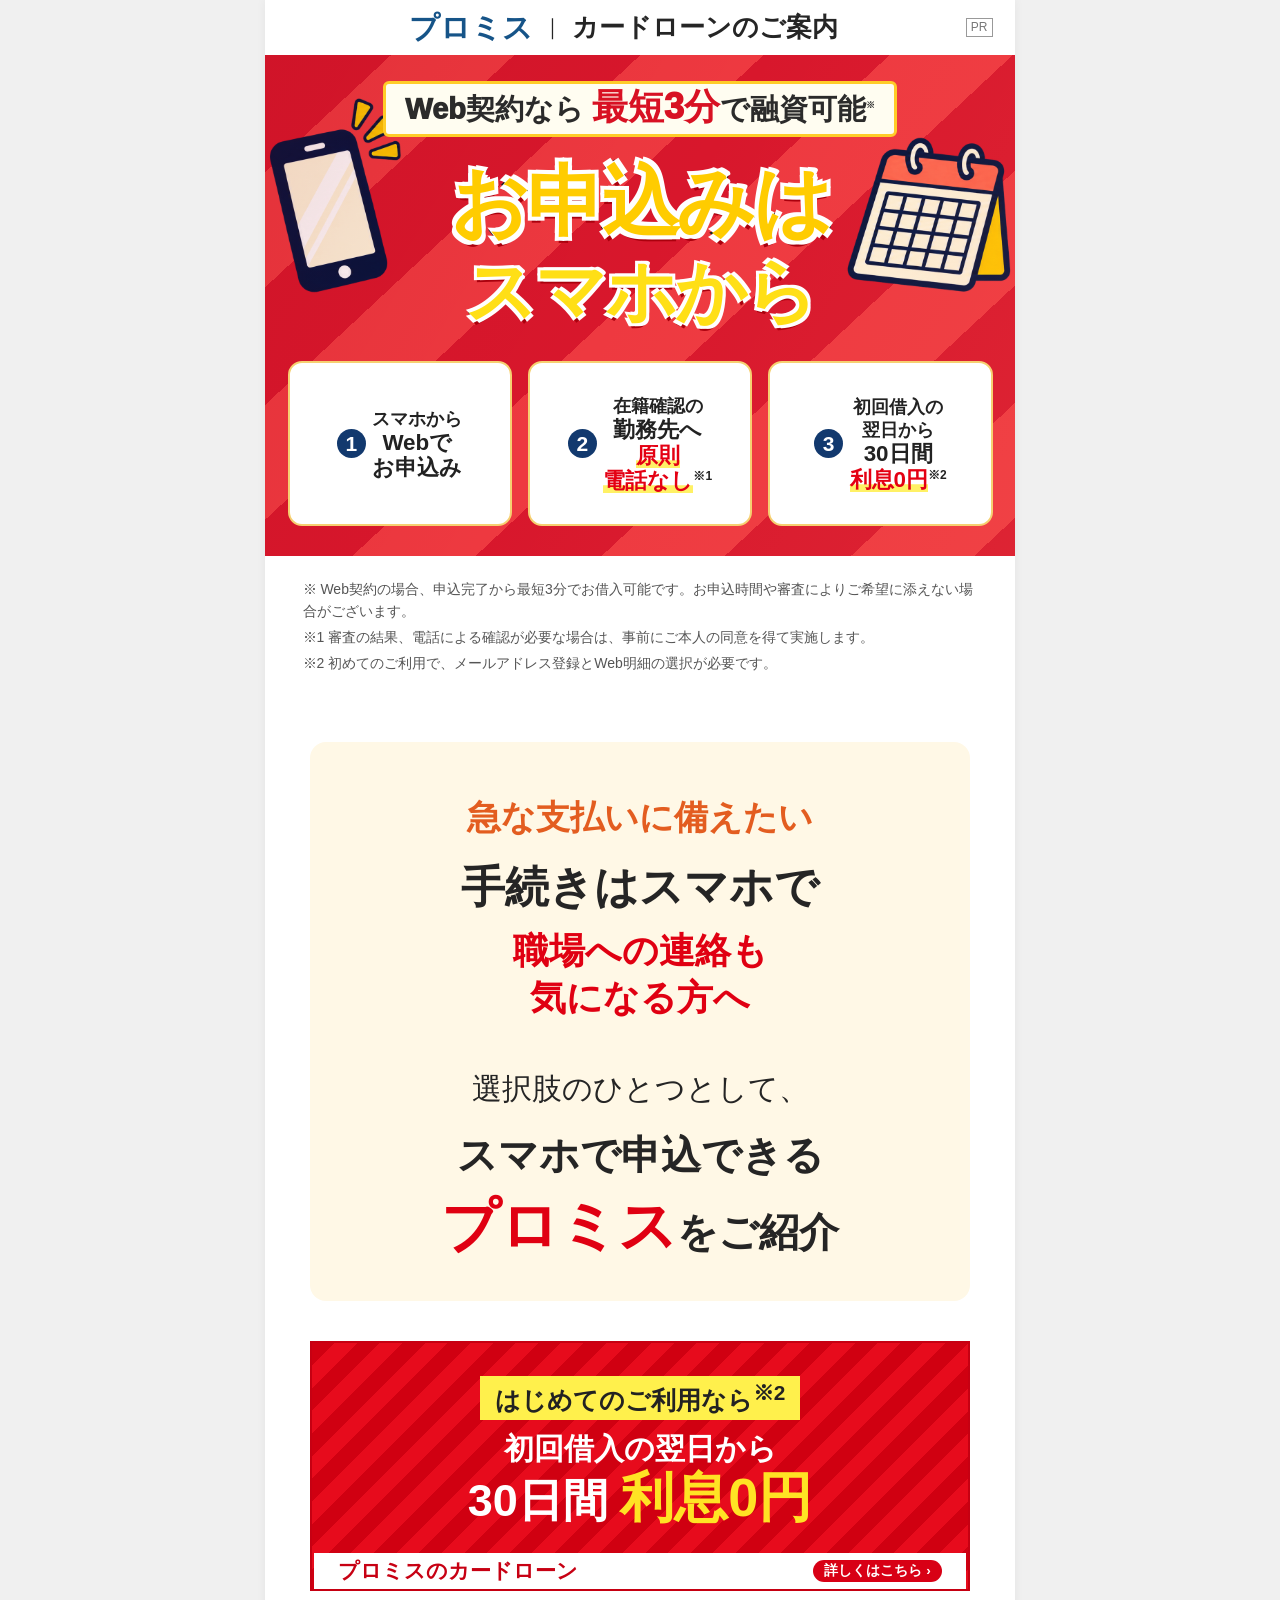
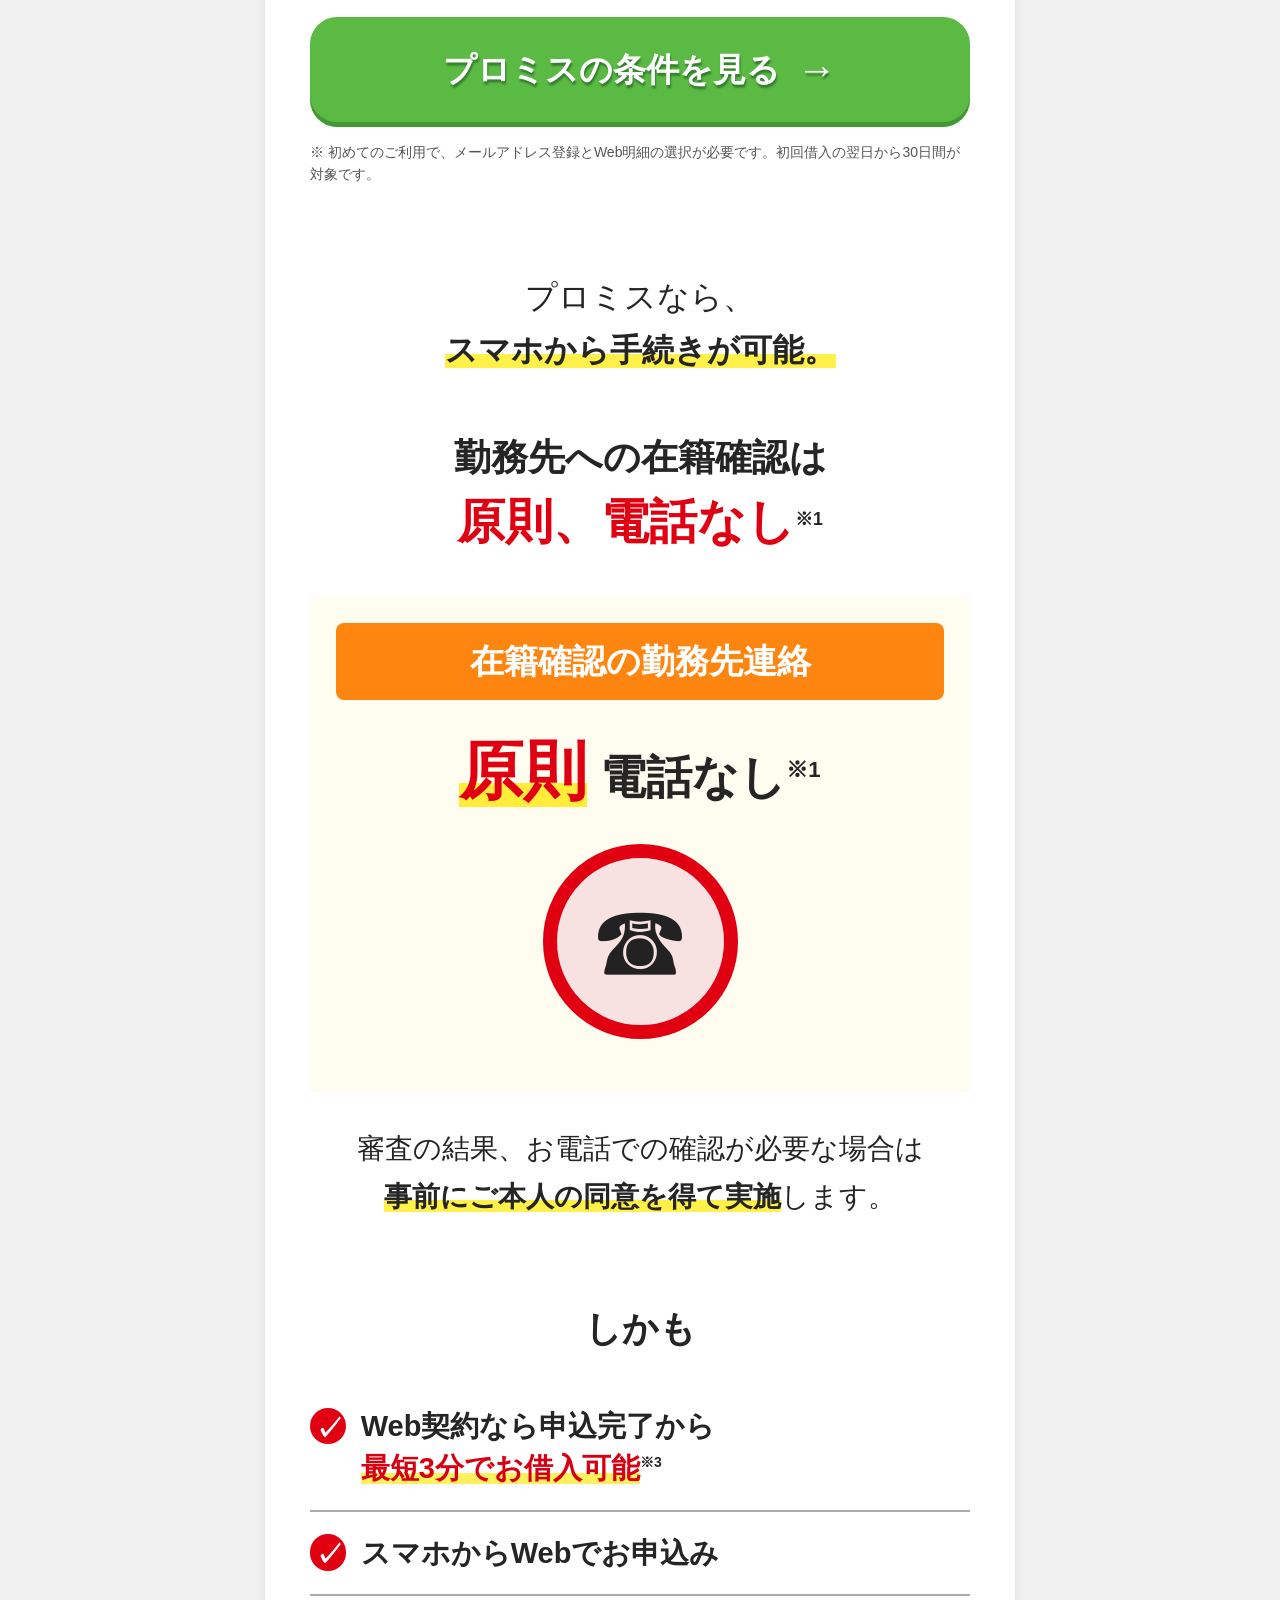
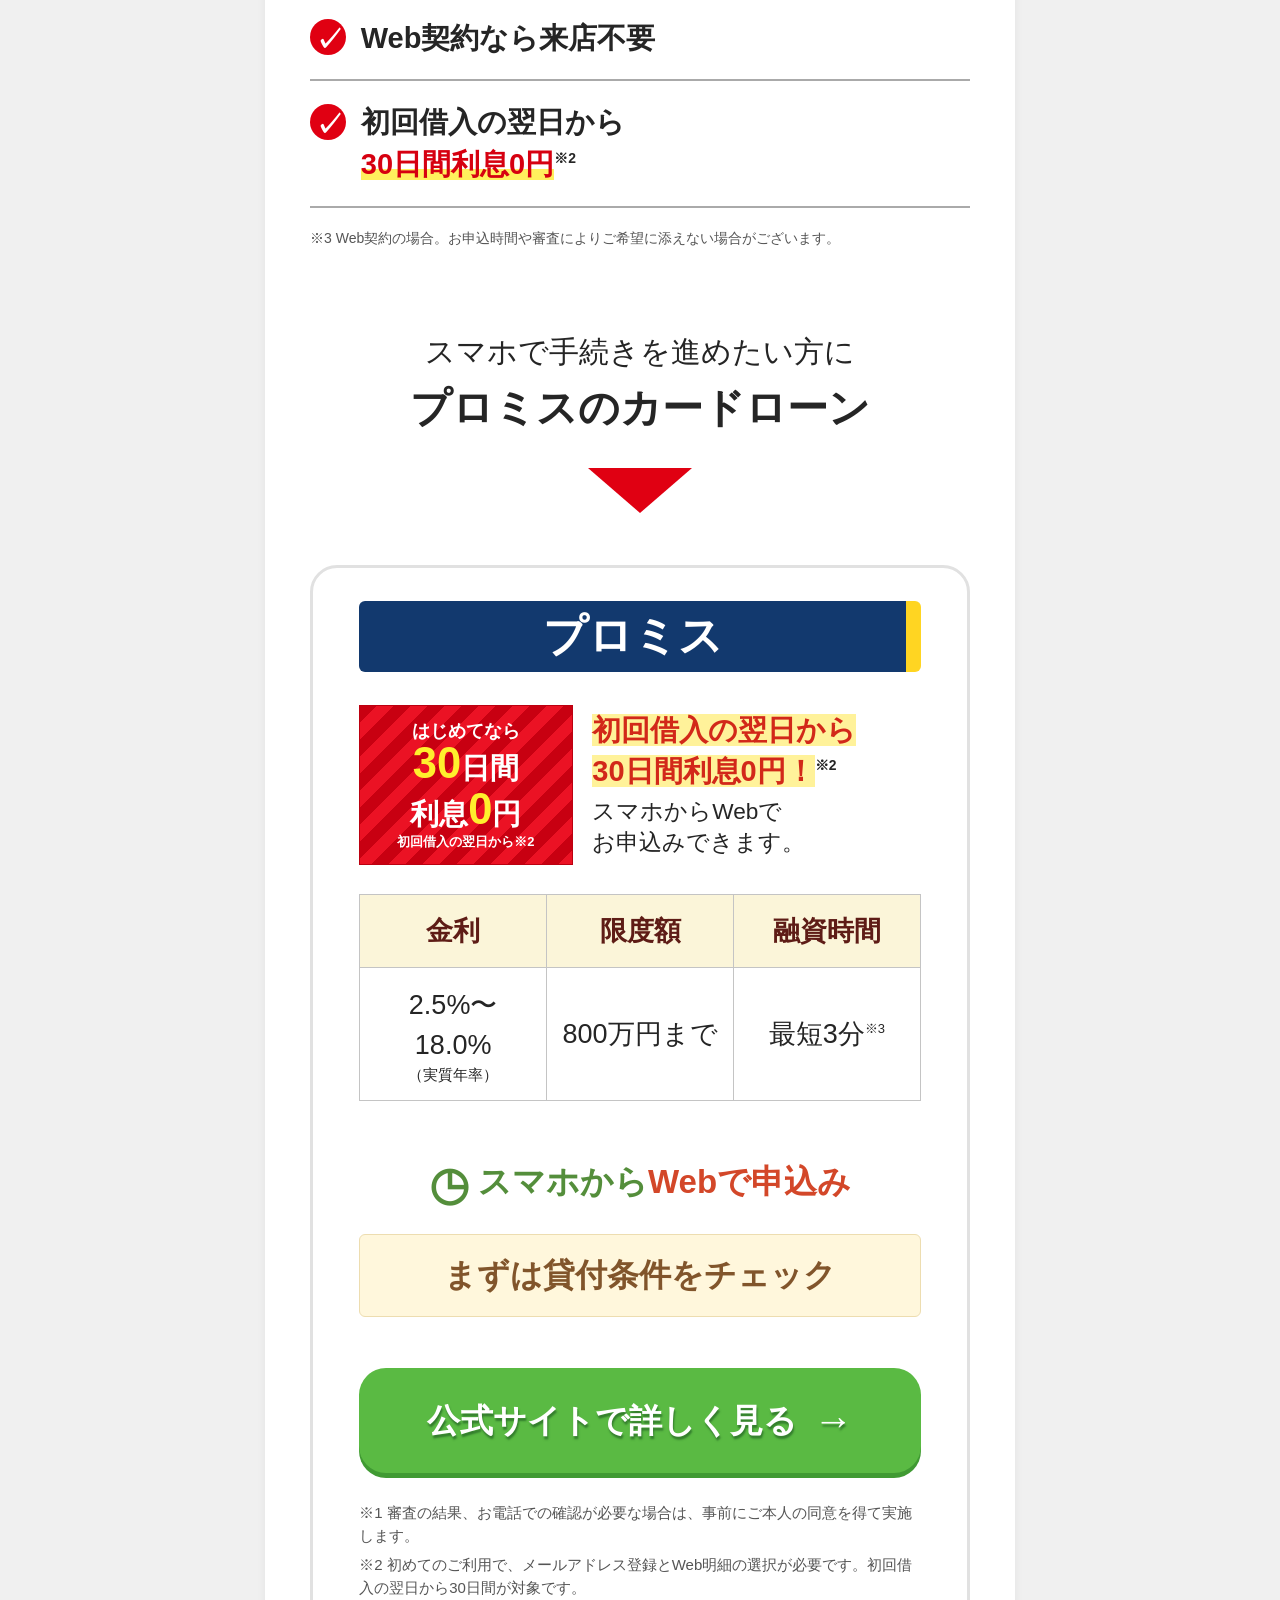
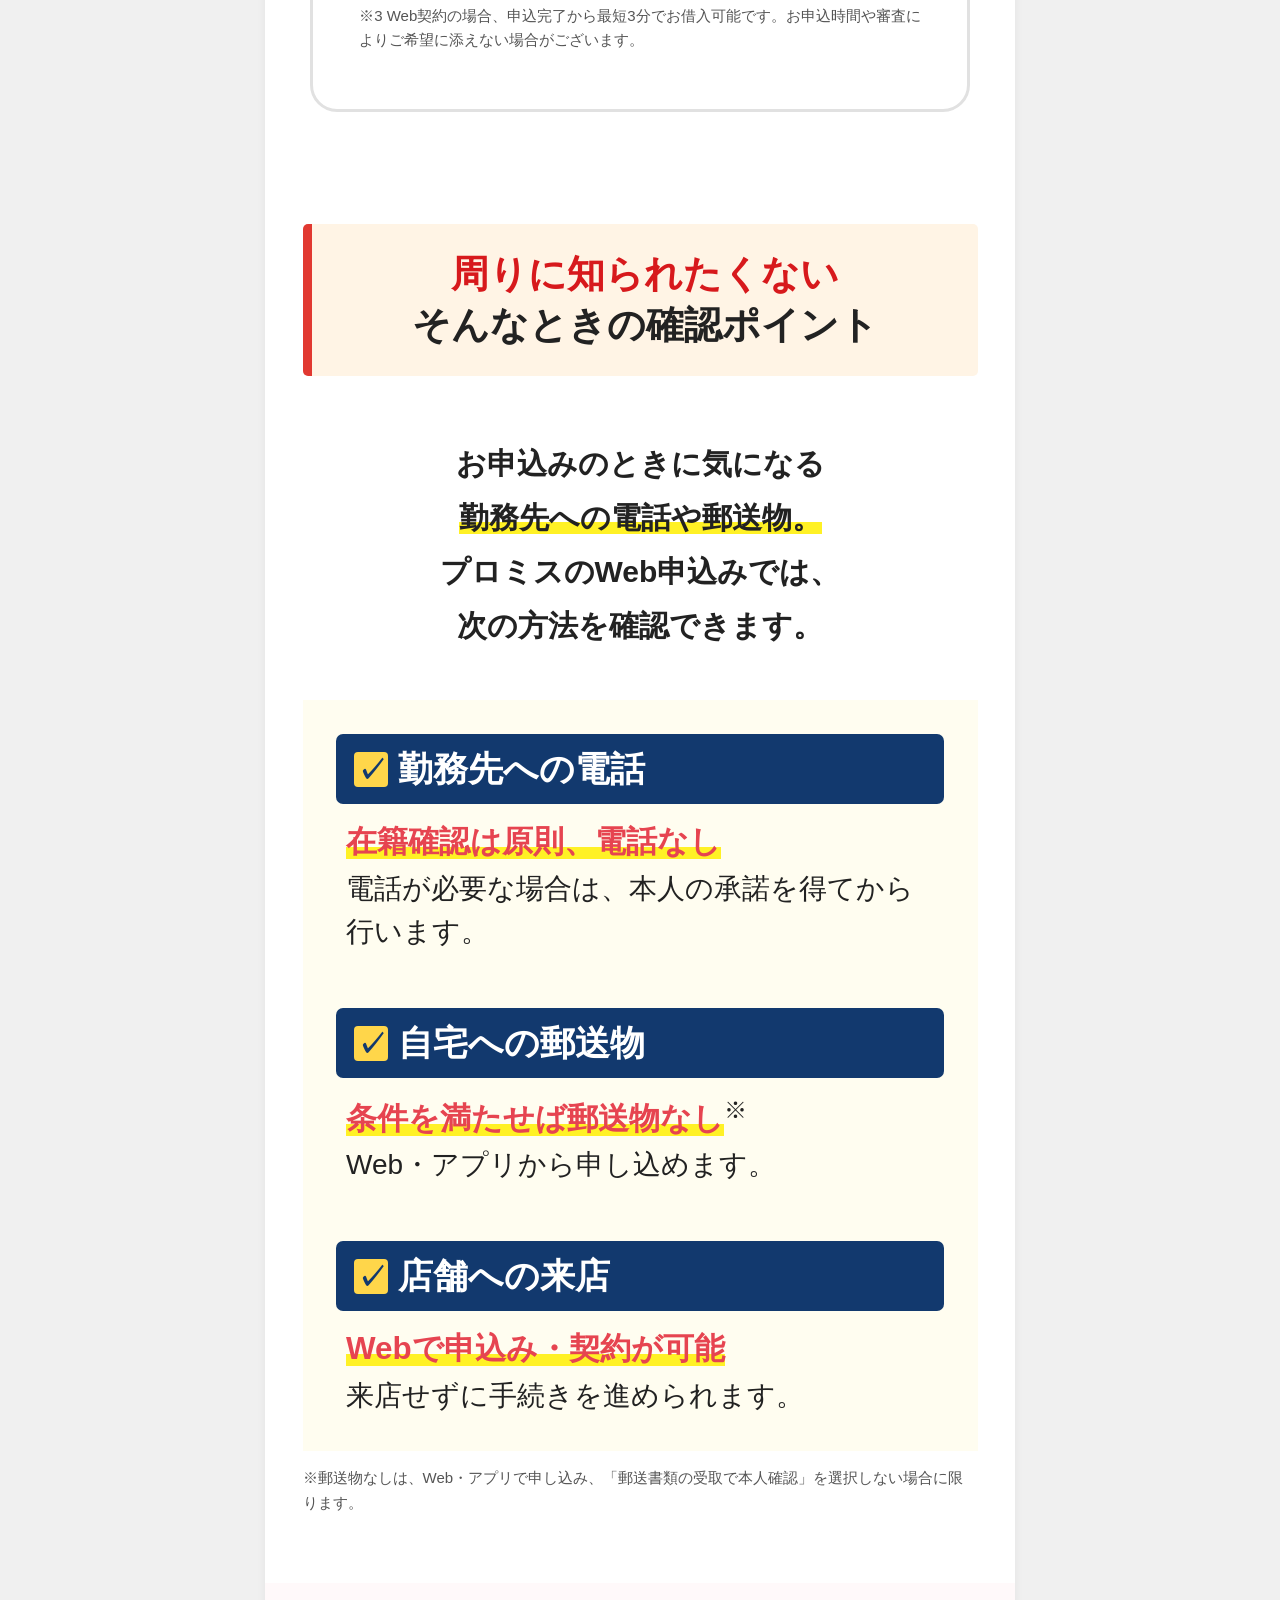
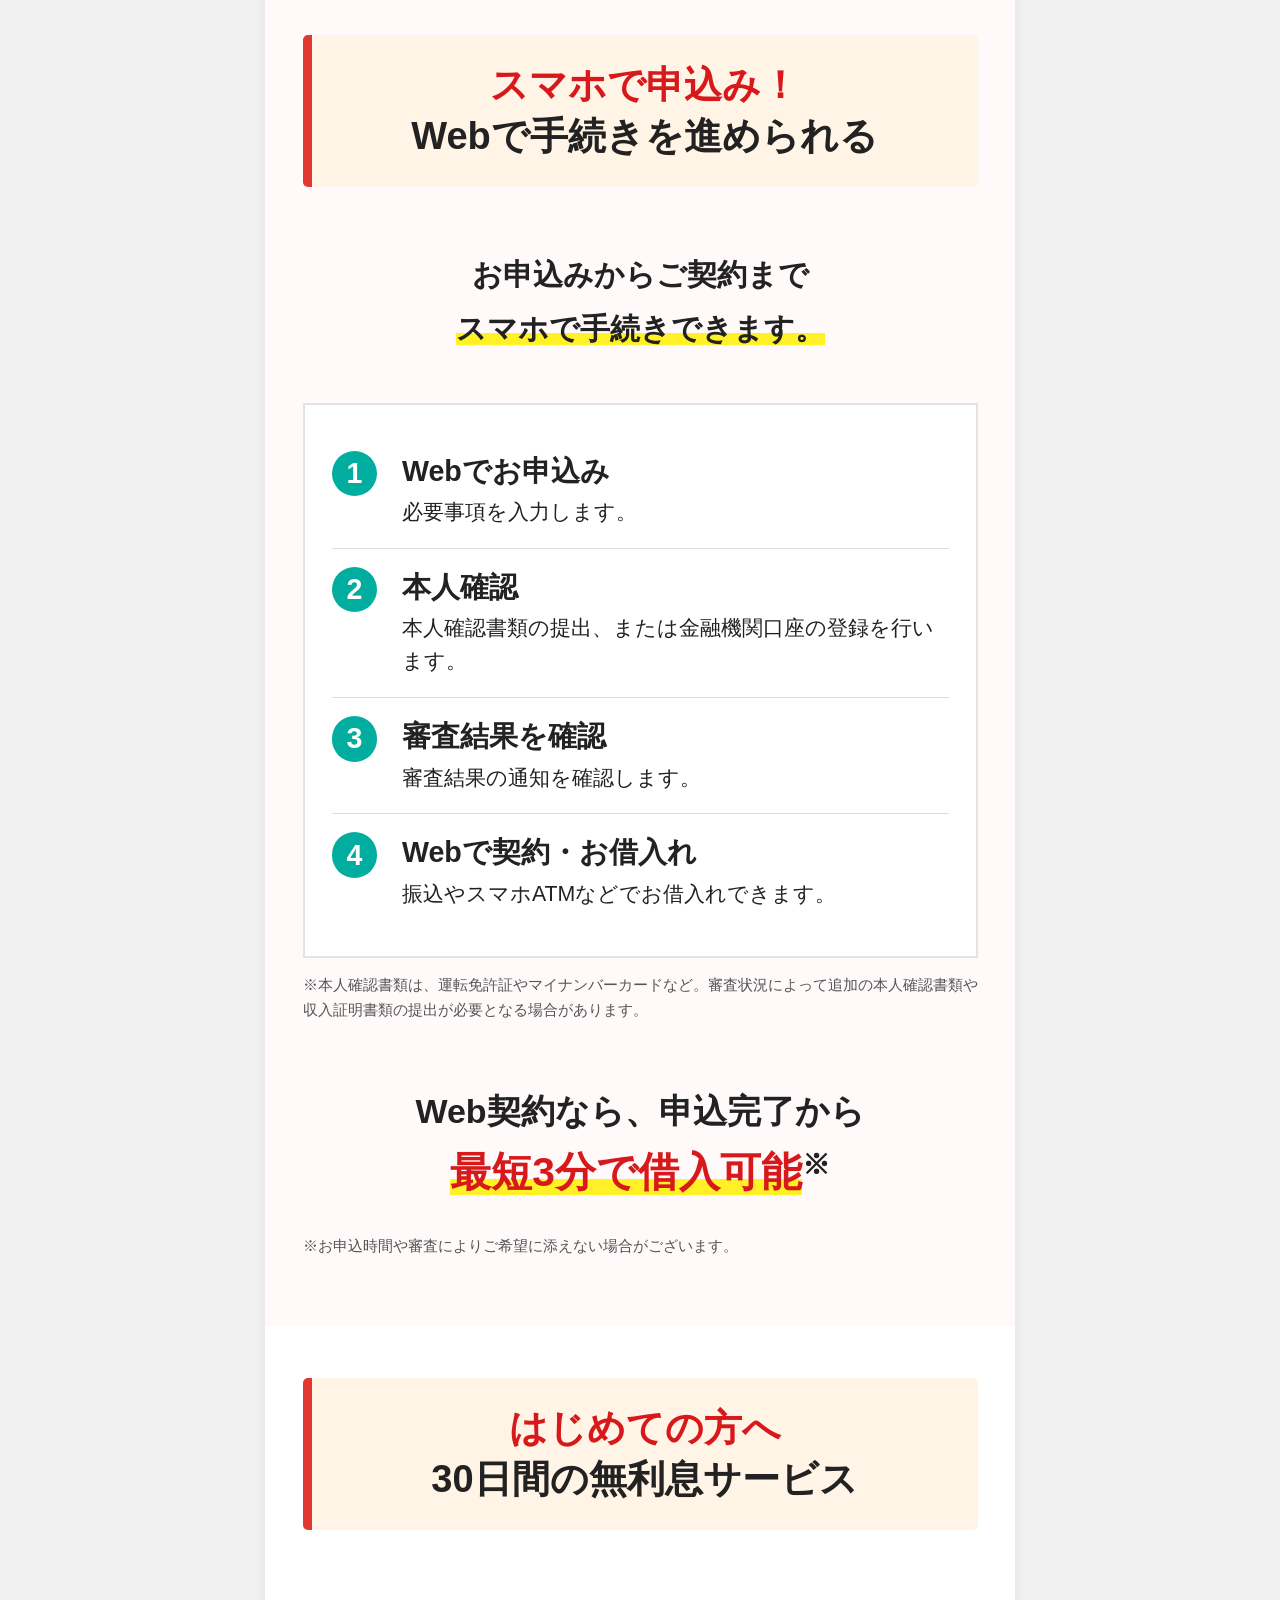
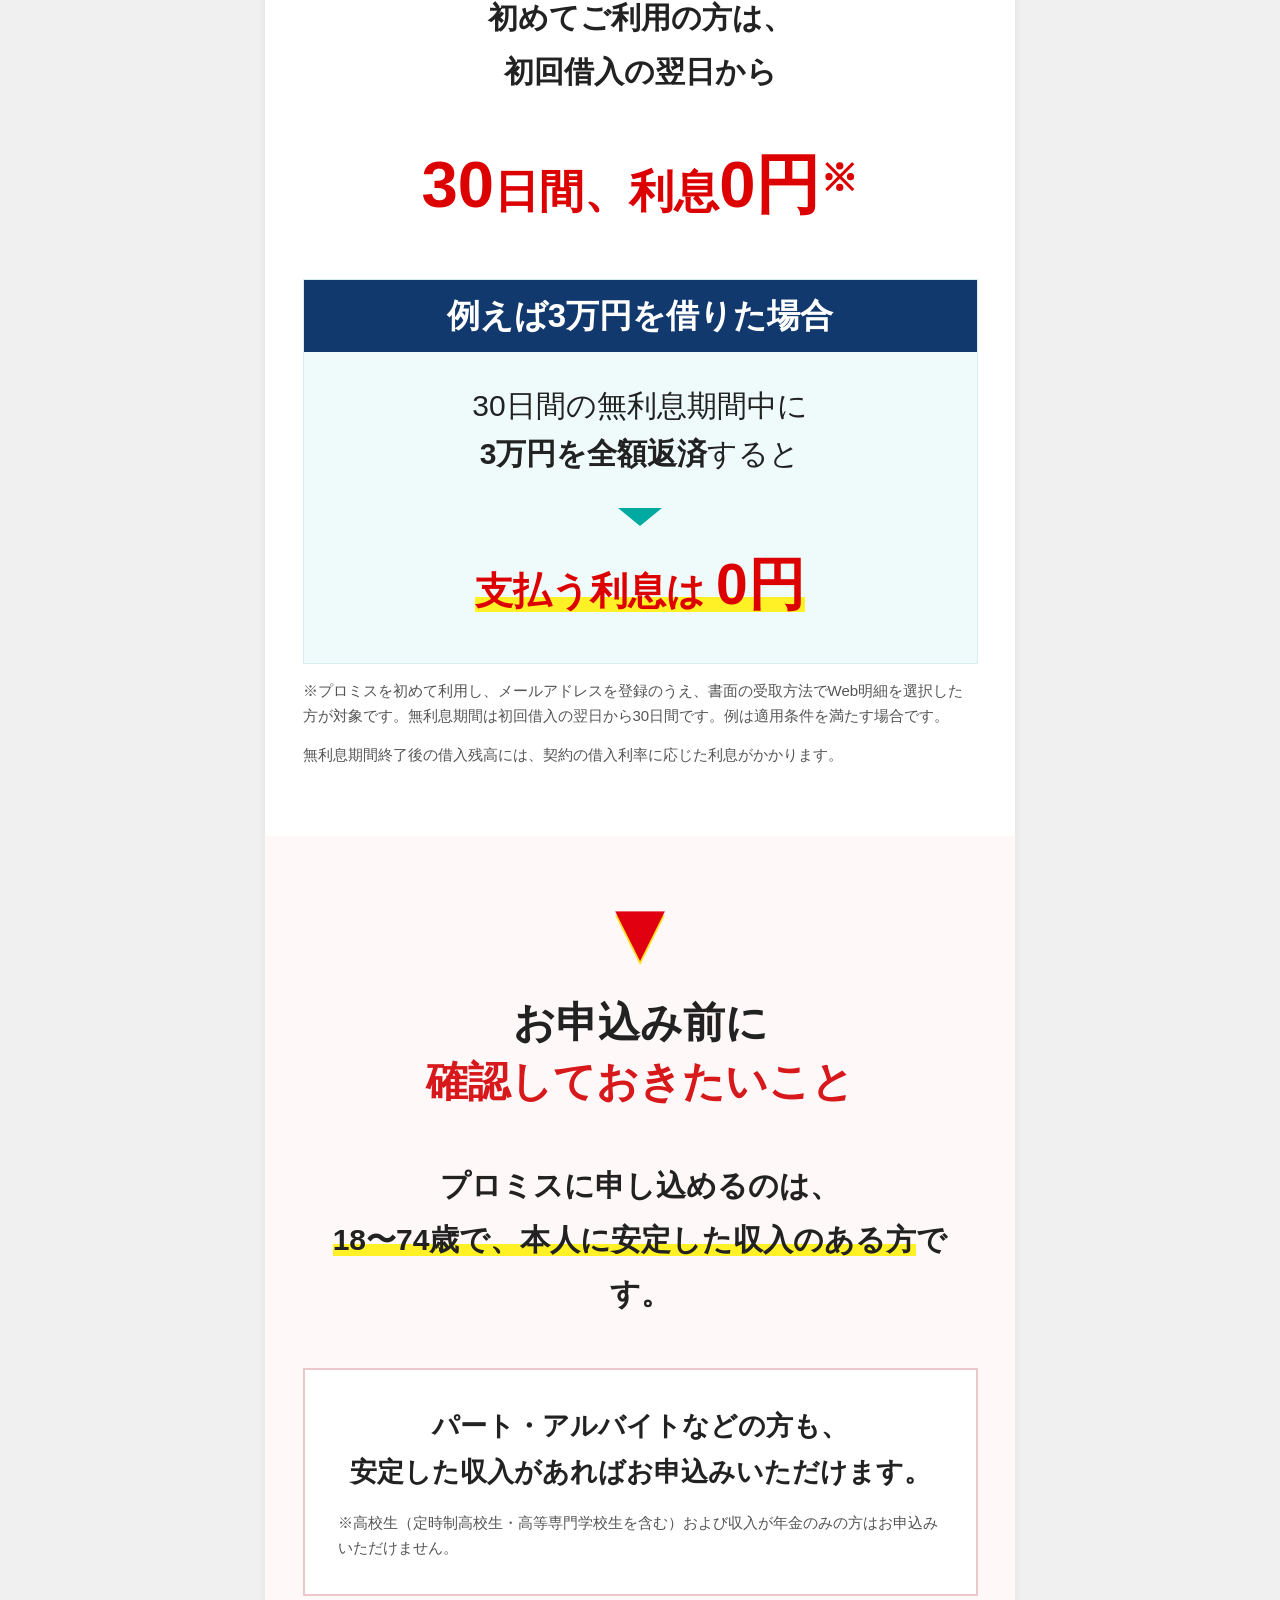
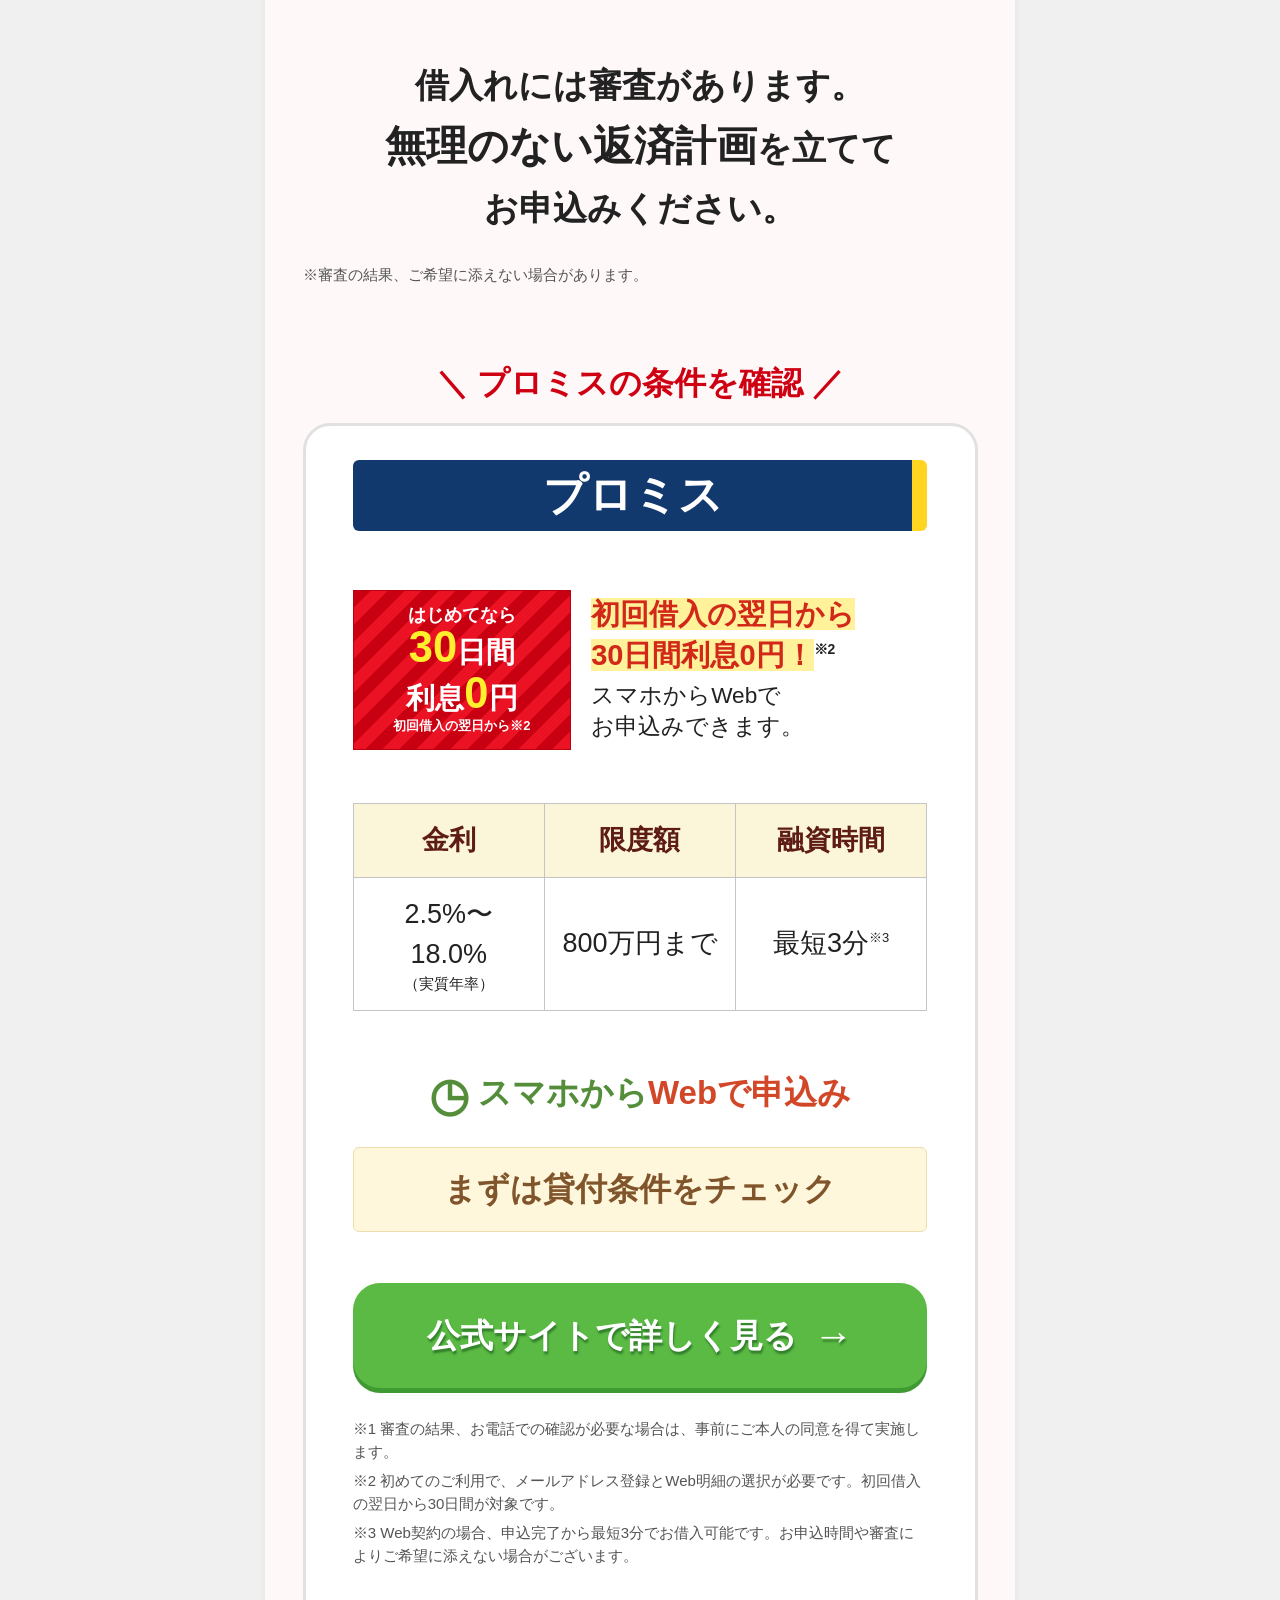
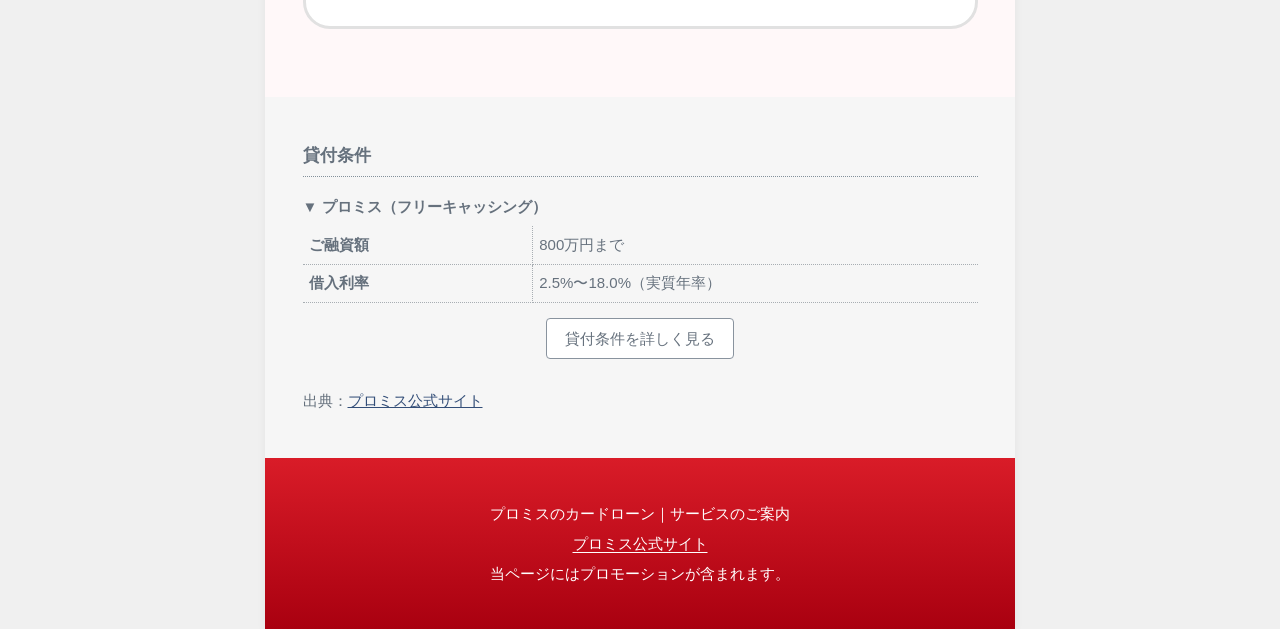
==== variation.html @ e92ab4a4 "Add Promise LP preview versions" ====
<!doctype html>
<html lang="ja">
<head>
  <meta charset="utf-8">
  <meta name="viewport" content="width=device-width, initial-scale=1">
  <meta name="robots" content="noindex, nofollow">
  <meta name="description" content="プロミスのカードローンの特徴やお申込み方法、貸付条件をご紹介します。">
  <title>プロミスのカードローン｜サービスのご案内</title>
  <link rel="stylesheet" href="variation-styles.css">
  <link rel="stylesheet" href="variation-lower.css">
</head>
<body>
  <main class="lp">
    <header class="lp-header">
      <span class="lp-header__brand">プロミス</span><span class="lp-header__cross">｜</span><span>カードローンのご案内</span><span class="lp-header__pr">PR</span>
    </header>

    <section class="fv" aria-labelledby="fv-title">
      <img class="fv__icons" src="variation-hero.png" width="2172" height="724" alt="">
      <div class="fv__content">
        <p class="fv__ribbon">Web契約なら <span>最短3分</span><br class="fv__break">で融資可能<sup>※</sup></p>
        <h1 id="fv-title">お申込みは<br><span>スマホから</span></h1>
        <div class="fv__features" aria-label="プロミスの特徴">
          <div class="fv__feature"><i aria-hidden="true">1</i><p><span>スマホから</span><br><strong>Webで<br>お申込み</strong></p></div>
          <div class="fv__feature"><i aria-hidden="true">2</i><p><span>在籍確認の</span><br><strong>勤務先へ<br><em>原則<br>電話なし</em></strong><sup>※1</sup></p></div>
          <div class="fv__feature"><i aria-hidden="true">3</i><p><span>初回借入の<br>翌日から</span><br><strong>30日間<br><em>利息0円</em></strong><sup>※2</sup></p></div>
        </div>
      </div>
    </section>
    <div class="top-notes">
      <p>※ Web契約の場合、申込完了から最短3分でお借入可能です。お申込時間や審査によりご希望に添えない場合がございます。</p>
      <p>※1 審査の結果、電話による確認が必要な場合は、事前にご本人の同意を得て実施します。</p>
      <p>※2 初めてのご利用で、メールアドレス登録とWeb明細の選択が必要です。</p>
    </div>

    <section class="intro" aria-labelledby="intro-heading">
      <div class="intro__opening">
        <p class="intro__small">急な支払いに備えたい</p>
        <p class="intro__wish">手続きはスマホで</p>
        <p class="intro__worry">職場への連絡も<br>気になる方へ</p>
        <p class="intro__lead">選択肢のひとつとして、</p>
        <h2 id="intro-heading" class="intro__heading">スマホで申込できる<br><span>プロミス</span>をご紹介</h2>
      </div>
      <a class="campaign-banner" href="#product" aria-label="プロミスの貸付条件を見る。初回借入の翌日から30日間利息0円">
        <div class="campaign-banner__small">はじめてのご利用なら<sup>※2</sup></div>
        <div class="campaign-banner__main"><span>初回借入の翌日から</span><br><strong>30日間 <em>利息0円</em></strong></div>
        <div class="campaign-banner__brand">プロミスのカードローン <span>詳しくはこちら ›</span></div>
      </a>
      <a class="button button--intro" href="#product">プロミスの条件を見る <span aria-hidden="true">→</span></a>
      <p class="section-note">※ 初めてのご利用で、メールアドレス登録とWeb明細の選択が必要です。初回借入の翌日から30日間が対象です。</p>

      <p class="intro__reason">プロミスなら、<br><strong class="marker">スマホから手続きが可能。</strong></p>
      <p class="intro__privacy">勤務先への在籍確認は<br><strong>原則、電話なし</strong><sup>※1</sup></p>
      <div class="phone-panel">
        <p class="phone-panel__label">在籍確認の勤務先連絡</p>
        <p class="phone-panel__claim"><strong>原則</strong> 電話なし<sup>※1</sup></p>
        <div class="phone-panel__icon" aria-hidden="true">☎</div>
      </div>
      <p class="intro__explain">審査の結果、お電話での確認が必要な場合は<br><strong class="marker">事前にご本人の同意を得て実施</strong>します。</p>
      <p class="intro__also">しかも</p>
      <ul class="benefits">
        <li><span>Web契約なら申込完了から<br><strong>最短3分でお借入可能</strong><sup>※3</sup></span></li>
        <li><span>スマホからWebでお申込み</span></li>
        <li><span>Web契約なら来店不要</span></li>
        <li><span>初回借入の翌日から<br><strong>30日間利息0円</strong><sup>※2</sup></span></li>
      </ul>
      <p class="section-note">※3 Web契約の場合。お申込時間や審査によりご希望に添えない場合がございます。</p>
      <p class="intro__conclusion">スマホで手続きを進めたい方に<br><strong>プロミスのカードローン</strong></p>
      <div class="down-arrow" aria-hidden="true"></div>

      <article class="offer" id="product" aria-label="プロミスの貸付条件">
        <h3 class="offer__name">プロミス</h3>
        <div class="offer__summary">
          <div class="offer-banner" aria-label="プロミス、初めての方は30日間利息0円">
            <span>はじめてなら</span><strong><em>30</em>日間<br>利息<em>0</em>円</strong><small>初回借入の翌日から※2</small>
          </div>
          <p class="offer__appeal"><mark>初回借入の翌日から<br>30日間利息0円！</mark><sup>※2</sup><br><span>スマホからWebで<br>お申込みできます。</span></p>
        </div>
        <table class="offer__spec"><thead><tr><th scope="col">金利</th><th scope="col">限度額</th><th scope="col">融資時間</th></tr></thead><tbody><tr><td>2.5%〜<br>18.0%<small>（実質年率）</small></td><td>800万円まで</td><td>最短3分<sup>※3</sup></td></tr></tbody></table>
        <div class="offer__callout"><span aria-hidden="true">◷</span> スマホから<span>Webで申込み</span></div>
        <p class="offer__bar">まずは貸付条件をチェック</p>
        <a class="button button--offer" href="https://cyber.promise.co.jp/contents/html/LP_O.html" target="_blank" rel="sponsored noopener noreferrer">公式サイトで詳しく見る <span aria-hidden="true">→</span></a>
        <div class="offer__notes">
          <p>※1 審査の結果、お電話での確認が必要な場合は、事前にご本人の同意を得て実施します。</p>
          <p>※2 初めてのご利用で、メールアドレス登録とWeb明細の選択が必要です。初回借入の翌日から30日間が対象です。</p>
          <p>※3 Web契約の場合、申込完了から最短3分でお借入可能です。お申込時間や審査によりご希望に添えない場合がございます。</p>
        </div>
      </article>
    </section>

    <!-- 最初の商品カードの後に挿入する後半部分 -->
<section class="lower-section lower-privacy" aria-labelledby="lower-privacy-title">
  <h2 id="lower-privacy-title" class="lower-ribbon"><span><b>周りに知られたくない</b><br>そんなときの確認ポイント</span></h2>
  <p class="lower-intro">お申込みのときに気になる<br><strong class="lower-marker">勤務先への電話や郵送物。</strong><br>プロミスのWeb申込みでは、<br>次の方法を確認できます。</p>
  <div class="lower-points">
    <div class="lower-point">
      <h3><span aria-hidden="true">✓</span> 勤務先への電話</h3>
      <p><strong class="lower-marker">在籍確認は原則、電話なし</strong><br>電話が必要な場合は、本人の承諾を得てから行います。</p>
    </div>
    <div class="lower-point">
      <h3><span aria-hidden="true">✓</span> 自宅への郵送物</h3>
      <p><strong class="lower-marker">条件を満たせば郵送物なし</strong><sup>※</sup><br>Web・アプリから申し込めます。</p>
    </div>
    <div class="lower-point">
      <h3><span aria-hidden="true">✓</span> 店舗への来店</h3>
      <p><strong class="lower-marker">Webで申込み・契約が可能</strong><br>来店せずに手続きを進められます。</p>
    </div>
  </div>
  <p class="lower-note">※郵送物なしは、Web・アプリで申し込み、「郵送書類の受取で本人確認」を選択しない場合に限ります。</p>
</section>

<section class="lower-section lower-web" aria-labelledby="lower-web-title">
  <h2 id="lower-web-title" class="lower-ribbon"><span><b>スマホで申込み！</b><br>Webで手続きを進められる</span></h2>
  <p class="lower-intro">お申込みからご契約まで<br><strong class="lower-marker">スマホで手続きできます。</strong></p>
  <div class="lower-steps" aria-label="Web申込みの流れ">
    <div class="lower-step"><b>1</b><div><strong>Webでお申込み</strong><p>必要事項を入力します。</p></div></div>
    <div class="lower-step"><b>2</b><div><strong>本人確認</strong><p>本人確認書類の提出、または金融機関口座の登録を行います。</p></div></div>
    <div class="lower-step"><b>3</b><div><strong>審査結果を確認</strong><p>審査結果の通知を確認します。</p></div></div>
    <div class="lower-step"><b>4</b><div><strong>Webで契約・お借入れ</strong><p>振込やスマホATMなどでお借入れできます。</p></div></div>
  </div>
  <p class="lower-note">※本人確認書類は、運転免許証やマイナンバーカードなど。審査状況によって追加の本人確認書類や収入証明書類の提出が必要となる場合があります。</p>
  <p class="lower-big">Web契約なら、申込完了から<br><strong class="lower-red lower-marker">最短3分で借入可能</strong><sup>※</sup></p>
  <p class="lower-note">※お申込時間や審査によりご希望に添えない場合がございます。</p>
</section>

<section class="lower-section lower-interest" aria-labelledby="lower-interest-title">
  <h2 id="lower-interest-title" class="lower-ribbon"><span><b>はじめての方へ</b><br>30日間の無利息サービス</span></h2>
  <p class="lower-intro">初めてご利用の方は、<br>初回借入の翌日から</p>
  <p class="lower-interest__claim"><span>30</span>日間、利息<strong>0円</strong><sup>※</sup></p>
  <div class="lower-example">
    <h3>例えば3万円を借りた場合</h3>
    <p>30日間の無利息期間中に<br><strong>3万円を全額返済</strong>すると</p>
    <div class="lower-example__arrow" aria-hidden="true"></div>
    <p class="lower-example__result"><span class="lower-marker">支払う利息は <b>0円</b></span></p>
  </div>
  <p class="lower-note">※プロミスを初めて利用し、メールアドレスを登録のうえ、書面の受取方法でWeb明細を選択した方が対象です。無利息期間は初回借入の翌日から30日間です。例は適用条件を満たす場合です。</p>
  <p class="lower-note">無利息期間終了後の借入残高には、契約の借入利率に応じた利息がかかります。</p>
</section>

<section class="lower-section lower-eligibility" aria-labelledby="lower-eligibility-title">
  <div class="lower-down" aria-hidden="true">▼</div>
  <h2 id="lower-eligibility-title" class="lower-eligibility__title">お申込み前に<br><span class="lower-red">確認しておきたいこと</span></h2>
  <p class="lower-intro">プロミスに申し込めるのは、<br><strong class="lower-marker">18〜74歳で、本人に安定した収入のある方</strong>です。</p>
  <div class="lower-eligibility__box">
    <p>パート・アルバイトなどの方も、<br>安定した収入があればお申込みいただけます。</p>
    <p class="lower-note">※高校生（定時制高校生・高等専門学校生を含む）および収入が年金のみの方はお申込みいただけません。</p>
  </div>
  <p class="lower-big">借入れには審査があります。<br><strong>無理のない返済計画</strong>を立てて<br>お申込みください。</p>
  <p class="lower-note">※審査の結果、ご希望に添えない場合があります。</p>
  <p class="lower-offer-lead">＼ プロミスの条件を確認 ／</p>
  <article class="offer" aria-label="プロミスの貸付条件">
        <h3 class="offer__name">プロミス</h3>
        <div class="offer__summary">
          <div class="offer-banner" aria-label="プロミス、初めての方は30日間利息0円">
            <span>はじめてなら</span><strong><em>30</em>日間<br>利息<em>0</em>円</strong><small>初回借入の翌日から※2</small>
          </div>
          <p class="offer__appeal"><mark>初回借入の翌日から<br>30日間利息0円！</mark><sup>※2</sup><br><span>スマホからWebで<br>お申込みできます。</span></p>
        </div>
        <table class="offer__spec"><thead><tr><th scope="col">金利</th><th scope="col">限度額</th><th scope="col">融資時間</th></tr></thead><tbody><tr><td>2.5%〜<br>18.0%<small>（実質年率）</small></td><td>800万円まで</td><td>最短3分<sup>※3</sup></td></tr></tbody></table>
        <div class="offer__callout"><span aria-hidden="true">◷</span> スマホから<span>Webで申込み</span></div>
        <p class="offer__bar">まずは貸付条件をチェック</p>
        <a class="button button--offer" href="https://cyber.promise.co.jp/contents/html/LP_O.html" target="_blank" rel="sponsored noopener noreferrer">公式サイトで詳しく見る <span aria-hidden="true">→</span></a>
        <div class="offer__notes">
          <p>※1 審査の結果、お電話での確認が必要な場合は、事前にご本人の同意を得て実施します。</p>
          <p>※2 初めてのご利用で、メールアドレス登録とWeb明細の選択が必要です。初回借入の翌日から30日間が対象です。</p>
          <p>※3 Web契約の場合、申込完了から最短3分でお借入可能です。お申込時間や審査によりご希望に添えない場合がございます。</p>
        </div>
      </article>
</section>

<section class="lower-terms" aria-labelledby="lower-terms-title">
  <h2 id="lower-terms-title">貸付条件</h2>
  <p class="lower-terms__name">▼ プロミス（フリーキャッシング）</p>
  <table>
    <tbody>
      <tr><th scope="row">ご融資額</th><td>800万円まで</td></tr>
      <tr><th scope="row">借入利率</th><td>2.5%〜18.0%（実質年率）</td></tr>
    </tbody>
  </table>
  <details>
    <summary><span class="lower-terms__open">貸付条件を詳しく見る</span><span class="lower-terms__close">閉じる</span></summary>
    <table>
      <tbody>
        <tr><th scope="row">お申込みいただける方</th><td>年齢18〜74歳のご本人に安定した収入のある方。高校生（定時制高校生・高等専門学校生を含む）および収入が年金のみの方はお申込みいただけません。</td></tr>
        <tr><th scope="row">返済方式</th><td>残高スライド元利定額返済方式</td></tr>
        <tr><th scope="row">返済期間・返済回数</th><td>最終借入後、原則最長6年9か月・1〜80回</td></tr>
        <tr><th scope="row">遅延利率</th><td>20.0%（実質年率）</td></tr>
        <tr><th scope="row">担保・連帯保証人</th><td>不要</td></tr>
      </tbody>
    </table>
    <p>商号：SMBCコンシューマーファイナンス株式会社<br>登録番号：関東財務局長（15）第00615号</p>
    <p>契約内容をよく確認し、無理のない返済計画を立てましょう。</p>
  </details>
  <p class="lower-terms__source">出典：<a href="https://cyber.promise.co.jp/contents/html/LP_O.html#product-details" target="_blank" rel="noopener noreferrer">プロミス公式サイト</a></p>
</section>

<footer class="lower-footer">
  <p>プロミスのカードローン｜サービスのご案内</p>
  <p><a href="https://cyber.promise.co.jp/contents/html/LP_O.html" target="_blank" rel="noopener noreferrer">プロミス公式サイト</a></p>
  <p>当ページにはプロモーションが含まれます。</p>
</footer>

  </main>
</body>
</html>
---- variation-styles.css ----
@charset "UTF-8";
:root{color-scheme:light;--red:#e00012;--deep-red:#b9000e;--blue:#285f96;--green:#58b83c;--ink:#252525}
*{box-sizing:border-box}
html{scroll-behavior:smooth}
body{margin:0;background:#f0f0f0;color:var(--ink);font-family:Meiryo,"Hiragino Kaku Gothic ProN","Yu Gothic",sans-serif;line-height:1.65;-webkit-text-size-adjust:100%}
.lp{width:min(100%,750px);margin:auto;background:#fff;overflow:hidden;box-shadow:0 0 10px #0000000d}
.lp-header{display:flex;align-items:center;justify-content:center;gap:.35em;position:relative;min-height:55px;padding:8px 45px 8px 12px;font-size:clamp(15px,3.6vw,26px);font-weight:900;line-height:1.2;white-space:nowrap}
.lp-header__brand{color:#165488;font-size:1.15em}.lp-header__cross{font-size:.8em;font-weight:400}
.lp-header__pr{position:absolute;right:3%;border:1px solid #999;color:#777;font-size:12px;padding:1px 4px;font-weight:400}
.fv{position:relative;isolation:isolate;overflow:hidden;background:repeating-conic-gradient(from 1deg at 50% 46%,#e00015 0deg 8deg,#c80011 8deg 15deg);padding:2.5% 3% 4%;text-align:center}
.fv::after{position:absolute;z-index:-1;inset:0;content:"";background:radial-gradient(circle at 50% 46%,transparent 25%,#f2444a33 82%),repeating-linear-gradient(25deg,transparent 0 70px,#ffffff22 71px 73px,transparent 74px 132px)}
.fv__icons{position:absolute;z-index:-1;width:100%;height:auto;left:0;top:3%;pointer-events:none}
.fv__content{position:relative}.fv__ribbon{display:inline-block;margin:0;background:#ffda24;clip-path:polygon(0 0,100% 0,94% 50%,100% 100%,0 100%,6% 50%);padding:.03em .85em;min-width:54%;color:#292929;font-weight:1000;font-size:clamp(28px,7.3vw,55px);line-height:1.18;text-shadow:2px 2px #fff,-2px -2px #fff,2px -2px #fff,-2px 2px #fff}
.fv__ribbon span{font-size:1.5em;line-height:.9}.fv__ribbon sup{font-size:.3em;text-shadow:none}
.fv h1{margin:2% auto 3%;max-width:75%;color:#ffcc00;font-size:clamp(45px,11.5vw,86px);letter-spacing:-.04em;font-weight:1000;line-height:1.12;paint-order:stroke fill;-webkit-text-stroke:3px #202020;text-shadow:4px 4px 0 #fff,-4px -4px 0 #fff,4px -4px 0 #fff,-4px 4px 0 #fff,0 6px 0 #aa000d}
.fv h1 span{font-size:1em;-webkit-text-stroke:1px #202020;text-shadow:3px 3px 0 #fff,-3px -3px 0 #fff,3px -3px 0 #fff,-3px 3px 0 #fff,0 5px 0 #aa000d}
.fv__features{display:grid;grid-template-columns:repeat(3,minmax(0,1fr));gap:2.3%;position:relative}
.fv__feature{display:flex;align-items:center;justify-content:center;gap:3%;min-height:clamp(105px,23vw,165px);background:#fff;border:3px solid #f77f24;border-radius:13px;padding:5px 2px;color:#222;line-height:1.15;font-weight:900}
.fv__feature i{flex:0 0 auto;display:grid;place-items:center;background:#48c853;color:#fff;border-radius:50%;width:clamp(18px,3.8vw,29px);height:clamp(18px,3.8vw,29px);font-size:clamp(15px,3vw,23px);font-style:normal}
.fv__feature p{margin:0;font-size:clamp(12px,2.7vw,20px)}.fv__feature strong{font-size:1.12em}.fv__feature span{font-size:.88em}.fv__feature em{font-style:normal;color:#e40013;box-shadow:inset 0 -.35em #fff165}.fv__feature sup{font-size:.6em}
.top-notes,.section-note{color:#555;font-size:clamp(11px,2.1vw,14px);line-height:1.55;text-align:left}.top-notes{padding:2.5% 5%}.top-notes p{margin:.3em 0}
.intro{padding:6% 6% 8%;text-align:center;background:#fff}
.intro p{margin:0}.intro__small{font-size:clamp(20px,4.5vw,34px);font-weight:800}
.intro__wish{font-size:clamp(26px,6vw,44px);font-weight:1000;margin:2% 0!important}.intro__worry{font-size:clamp(24px,5.5vw,41px);line-height:1.3;font-weight:1000;color:#e00012;text-decoration:underline;text-decoration-color:#fff06a;text-decoration-thickness:.28em;text-underline-offset:-.12em;text-decoration-skip-ink:none}
.intro__lead{margin:9% 0 2%!important;font-size:clamp(19px,4vw,30px)}.intro__heading{margin:0 0 5%;font-size:clamp(27px,5.7vw,42px);line-height:1.45}.intro__heading span{font-size:1.65em;color:var(--red)}
.campaign-banner{display:block;position:relative;overflow:hidden;margin:0 auto 4%;padding:5% 4% 0;width:100%;color:#fff;background:repeating-linear-gradient(135deg,#d00011 0 16px,#e70b1c 16px 32px);border:2px solid #c60012;line-height:1.15;font-weight:900;text-decoration:none}
.campaign-banner:focus-visible{outline:3px solid #174f91;outline-offset:4px}
.campaign-banner__small{display:inline-block;color:#222;background:#fff04c;font-size:clamp(15px,3.5vw,25px);padding:.2em .6em}.campaign-banner__main{padding:2% 0 4%;font-size:clamp(17px,4.1vw,30px)}.campaign-banner__main strong{font-size:1.5em}.campaign-banner__main em{font-size:1.2em;font-style:normal;color:#ffe324}.campaign-banner__brand{margin:0 -4%;padding:1% 4%;background:#fff;color:#c70013;font-size:clamp(13px,3vw,21px);display:flex;align-items:center;justify-content:space-between}.campaign-banner__brand span{background:#d80015;color:#fff;border-radius:20px;padding:.25em .8em;font-size:.65em}
.button{display:flex;justify-content:center;align-items:center;width:100%;min-height:clamp(64px,14vw,105px);border-radius:clamp(14px,3vw,27px);background:#5aba43;box-shadow:0 5px 0 #409a33;color:#fff;text-decoration:none;text-shadow:1px 3px 2px #337d2d;font-size:clamp(21px,4.9vw,36px);font-weight:900;line-height:1.2;transition:filter .15s,transform .15s}
.button:hover{filter:brightness(.94)}.button:active{transform:translateY(3px);box-shadow:0 2px 0 #409a33}.button:focus-visible{outline:3px solid #174f91;outline-offset:4px}
.section-note{margin:3% 0 0!important}.intro__reason{font-size:clamp(20px,4.3vw,32px);margin:13% 0 8%!important}.marker{font-weight:900;background:linear-gradient(transparent 60%,#fff04a 60%)}
.intro__privacy{font-size:clamp(22px,5vw,37px);font-weight:900;line-height:1.5}.intro__privacy strong{color:var(--red);font-size:1.3em}.intro__privacy sup,.phone-panel sup,.benefits sup,.offer sup{font-size:.48em;vertical-align:super;line-height:0}
.phone-panel{margin:6% 0 5%;padding:4% 4% 8%;background:#fffdf0}.phone-panel__label{background:#ff8511;color:#fff;font-size:clamp(20px,4.5vw,34px);font-weight:900;border-radius:8px;padding:.3em}.phone-panel__claim{font-size:clamp(27px,6vw,46px);font-weight:900;line-height:1.3;margin:5% 0!important}.phone-panel__claim strong{font-size:1.4em;color:var(--red);background:linear-gradient(transparent 67%,#ffed39 67%)}
.phone-panel__icon{margin:auto;display:grid;place-items:center;width:clamp(120px,28vw,195px);aspect-ratio:1;border:clamp(8px,2vw,14px) solid #e00012;border-radius:50%;background:#f8e1e1;color:#222;font-size:clamp(60px,13vw,100px);line-height:1}
.intro__explain{font-size:clamp(18px,3.9vw,28px);line-height:1.7}.intro__also{margin:12% 0 4%!important;font-size:clamp(23px,5vw,36px);font-weight:900}
.benefits{list-style:none;padding:0;margin:0;text-align:left;font-size:clamp(18px,3.8vw,29px);font-weight:900;line-height:1.45}.benefits li{display:flex;align-items:flex-start;gap:.5em;padding:.7em 0;border-bottom:2px solid #aaa}.benefits li::before{content:"✓";display:grid;place-items:center;flex:0 0 1.25em;height:1.25em;margin-top:.08em;border-radius:50%;background:#e00012;color:#fff}.benefits strong{color:#d60010;background:linear-gradient(transparent 65%,#fff05d 65%)}
.intro__conclusion{margin:12% 0 4%!important;font-size:clamp(20px,4.2vw,30px);line-height:1.6}.intro__conclusion strong{font-size:1.35em}.down-arrow{width:0;height:0;margin:0 auto 8%;border-left:clamp(30px,7vw,52px) solid transparent;border-right:clamp(30px,7vw,52px) solid transparent;border-top:clamp(25px,6vw,45px) solid #e00012}
.offer{border:3px solid #e1e1e1;border-radius:27px;padding:5% 7% 8%;background:#fff;scroll-margin-top:10px}
.offer__name{color:#2f6796;width:max-content;margin:0 auto 6%;font-size:clamp(34px,8vw,58px);font-weight:900;line-height:1.1;text-decoration:underline;text-underline-offset:.12em;text-decoration-thickness:3px}
.offer__summary{display:grid;grid-template-columns:38% 1fr;gap:3.5%;align-items:center;text-align:left;margin-bottom:5%}
.offer-banner{display:flex;flex-direction:column;justify-content:center;min-height:clamp(105px,24vw,160px);padding:4%;background:repeating-linear-gradient(135deg,#c80011 0 12px,#eb1224 12px 24px);border:1px solid #bc0010;color:#fff;text-align:center;font-weight:900;line-height:1.05}.offer-banner span{font-size:clamp(10px,2.5vw,18px)}.offer-banner strong{font-size:clamp(17px,4vw,29px)}.offer-banner em{color:#ffef2d;font-size:1.5em;font-style:normal}.offer-banner small{font-size:clamp(9px,1.9vw,13px);margin-top:3px}
.offer__appeal{font-size:clamp(16px,3.9vw,29px);font-weight:900;line-height:1.4}.offer__appeal mark{background:#fff29a;color:#d22819;box-decoration-break:clone;-webkit-box-decoration-break:clone}.offer__appeal span{display:inline-block;font-size:.78em;font-weight:500;margin-top:.2em}
.offer__spec{border-collapse:collapse;table-layout:fixed;width:100%;font-size:clamp(15px,3.6vw,27px);line-height:1.5}.offer__spec th,.offer__spec td{border:1px solid #c4c4c4;padding:.6em .1em;text-align:center}.offer__spec th{background:#fbf5d9;color:#5e1c16;font-weight:900}.offer__spec td{height:4em}.offer__spec small{display:block;font-size:max(11px,.55em);line-height:1.25}
.offer__callout{margin:8% 0 2%;font-size:clamp(18px,4.5vw,33px);font-weight:900;color:#548e3b}.offer__callout>span:first-child{font-size:1.4em;vertical-align:middle}.offer__callout span:last-child{color:#d34729}
.offer__bar{margin:0 0 9%!important;background:#2e2e2e;border-radius:6px;padding:.45em .2em;color:#f5e443;font-size:clamp(18px,4.4vw,32px);font-weight:900}.button--offer{margin:0 0 5%}
.offer__notes{font-size:clamp(12px,2.2vw,15px);color:#555;line-height:1.55;text-align:left}.offer__notes p{margin:.35em 0}
@media(max-width:390px){.lp-header{min-height:44px;padding-right:32px;font-size:14px}.lp-header__pr{font-size:10px}.fv{padding-left:2%;padding-right:2%}.fv__ribbon{font-size:26px}.fv h1{font-size:clamp(42px,12vw,46px);-webkit-text-stroke:2px #222}.fv__feature{gap:1%;min-height:105px;border-width:2px}.fv__feature p{font-size:12px}.fv__feature i{width:17px;height:17px;font-size:14px}.offer{padding-left:5%;padding-right:5%}.offer__appeal{font-size:15px}.offer__spec{font-size:13px}}
@media(prefers-reduced-motion:reduce){html{scroll-behavior:auto}.button{transition:none}}

/* 保存版の販促LPらしい構成を保ちながら、装飾と表現を調整。 */
.fv{background:repeating-linear-gradient(137deg,#d8172c 0 86px,#ee3940 86px 170px);padding-top:3.5%}
.fv::after{background:linear-gradient(120deg,#9d001222,transparent 48%,#ff756122)}
.fv__ribbon{clip-path:none;min-width:0;max-width:90%;border-radius:6px;border:3px solid #ffcc28;background:#fffdf1;padding:.18em .65em;color:#2b2b2b;font-size:clamp(17px,3.9vw,29px);line-height:1.3;text-shadow:none}
.fv__ribbon span{font-size:1.25em;color:#d81123;line-height:1}
.fv__break{display:none}
.fv h1{margin:3% auto 4%;font-size:clamp(42px,10.5vw,78px)}
.fv h1 span{font-size:.91em;color:#ffdf16}
.fv__feature{border:2px solid #f6d071;border-radius:14px}
.fv__feature i{background:#12396e;font-size:clamp(12px,2.7vw,21px);font-weight:900}
.intro__opening{padding:7% 4% 5%;border-radius:16px;background:#fff8e6;margin-bottom:6%}
.intro__small{color:#e35d20}
.intro__wish{line-height:1.35}
.intro__worry{text-decoration:none;font-size:clamp(21px,4.9vw,36px)}
.intro__lead{margin:7% 0 2%!important}
.intro__heading{margin-bottom:0;font-size:clamp(24px,5.4vw,40px)}
.intro__heading span{font-size:1.45em}
.button{gap:.5em;font-size:clamp(19px,4.4vw,33px)}
.button span{font-size:1.2em}
.offer__name{display:block;width:auto;padding:.25em .55em;margin:0 auto 6%;border-right:clamp(8px,2vw,15px) solid #ffd522;border-radius:6px;background:#12396e;color:#fff;font-size:clamp(26px,6vw,44px);text-decoration:none}
.offer__bar{background:#fff7dc;color:#81552b;border:1px solid #edddb0}
@media(max-width:390px){.fv__ribbon{font-size:clamp(15px,4.4vw,17px)}.fv h1{font-size:clamp(40px,11vw,44px)}.fv__feature i{font-size:12px}.button{font-size:clamp(17px,5vw,19px)}}
@media(max-width:360px){.fv__break{display:block}}
---- variation-lower.css ----
@charset "UTF-8";

/* Reference-inspired lower article. All selectors are scoped to lower-* components. */
.lower-section{padding:7% 5% 9%;text-align:center;background:#fff;color:#222;line-height:1.7}
.lower-ribbon{position:relative;display:flex;align-items:center;justify-content:center;min-height:90px;margin:0 0 9%;padding:.65em 10%;overflow:hidden;background:#fff8f8;font-size:clamp(21px,5.2vw,38px);font-weight:900;line-height:1.35}
.lower-ribbon::before,.lower-ribbon::after{position:absolute;top:0;bottom:0;width:12%;content:"";background:#d91c28}
.lower-ribbon::before{left:0;clip-path:polygon(0 0,100% 0,55% 50%,100% 100%,0 100%)}
.lower-ribbon::after{right:0;clip-path:polygon(0 0,100% 0,100% 100%,0 100%,45% 50%)}
.lower-ribbon span{position:relative;z-index:1}
.lower-ribbon b,.lower-red{color:#d7191c}
.lower-intro{margin:7% 0;font-size:clamp(17px,4.3vw,30px);line-height:1.8;font-weight:600}
.lower-marker{background:linear-gradient(transparent 65%,#fff125 65%);box-decoration-break:clone;-webkit-box-decoration-break:clone}
.lower-points{padding:5%;background:#fffdf0;text-align:left}
.lower-point+.lower-point{margin-top:9%}
.lower-point h3{margin:0;background:#00ad9e;color:white;border-radius:7px;padding:.35em .5em;font-size:clamp(19px,4.8vw,35px);line-height:1.3;font-weight:900}
.lower-point h3 span{display:inline-grid;width:1.15em;height:1.15em;place-items:center;border-radius:4px;background:#008e83;font-size:.85em}
.lower-point p{margin:.5em .35em 0;font-size:clamp(16px,4vw,28px);line-height:1.55}
.lower-point p strong{color:#e64450;font-size:1.12em}
.lower-note{text-align:left;margin:1em auto 0;color:#555;font-size:clamp(12px,2.45vw,15px);line-height:1.65;font-weight:400}
.lower-web{background:#fff9fa}
.lower-steps{margin:0 auto;padding:4%;background:white;border:2px solid #e3e3e3;text-align:left}
.lower-step{display:flex;gap:4%;align-items:flex-start;padding:.7em 0;font-size:clamp(15px,3.7vw,26px);line-height:1.45}
.lower-step+.lower-step{border-top:1px solid #ddd}
.lower-step b{display:grid;place-items:center;flex:0 0 1.6em;width:1.6em;height:1.6em;background:#00ad9e;border-radius:50%;color:white;font-size:1.1em;line-height:1}
.lower-step strong{font-size:1.1em}
.lower-step p{margin:.2em 0 0;font-size:.82em;line-height:1.55}
.lower-big{margin:9% 0 4%;font-size:clamp(19px,4.7vw,34px);font-weight:700;line-height:1.65}
.lower-big strong{font-size:1.2em}
.lower-interest{background:#fff}
.lower-interest__claim{margin:3% 0 8%;font-size:clamp(24px,6vw,45px);font-weight:900;color:#d00;line-height:1.2}
.lower-interest__claim span,.lower-interest__claim strong{font-size:1.45em}
.lower-example{background:#effbfb;border:1px solid #d6eeee}
.lower-example h3{margin:0;padding:.4em;background:#00aaa0;color:#fff;font-size:clamp(18px,4.5vw,33px);line-height:1.4}
.lower-example p{margin:0;padding:1em .5em;font-size:clamp(17px,4.3vw,30px);line-height:1.6}
.lower-example__arrow{width:0;height:0;margin:auto;border-left:22px solid transparent;border-right:22px solid transparent;border-top:18px solid #00aaa0}
.lower-example .lower-example__result{padding:.5em .3em 1em;color:#d00;font-size:clamp(22px,5.2vw,38px);font-weight:900;line-height:1.4}
.lower-example__result b{font-size:1.5em}
.lower-eligibility{background:#fff8f9}
.lower-down{font-size:clamp(45px,12vw,85px);line-height:1;color:#e00010;text-shadow:0 4px 0 #ffe129}
.lower-eligibility__title{margin:.5em 0;font-size:clamp(24px,5.7vw,42px);line-height:1.4;font-weight:900}
.lower-eligibility__box{background:#fff;padding:5%;border:2px solid #edc7cb;font-size:clamp(16px,4vw,27px);font-weight:700}
.lower-eligibility__box p:first-child{margin:0}
.lower-offer-lead{margin:10% 0 2%;color:#cf0011;font-size:clamp(19px,4.5vw,32px);font-weight:900}
.lower-terms{padding:6% 5%;background:#f6f6f6;text-align:left;color:#66717d;font-size:clamp(12px,2.4vw,15px);line-height:1.6}
.lower-terms h2{margin:0 0 1em;padding-bottom:.4em;border-bottom:1px dotted #83909a;font-size:1.15em}
.lower-terms__name{margin:0 0 .5em;font-weight:700}
.lower-terms table{width:100%;border-collapse:collapse;table-layout:fixed}
.lower-terms th,.lower-terms td{padding:.45em;vertical-align:top;border-bottom:1px dotted #a8aeb3;overflow-wrap:anywhere}
.lower-terms th{width:34%;border-right:1px dotted #a8aeb3;text-align:left}
.lower-terms summary{width:max-content;max-width:100%;margin:1em auto;padding:.5em 1.2em;background:white;border:1px solid #89939e;border-radius:4px;cursor:pointer;text-align:center;list-style:none}
.lower-terms summary::-webkit-details-marker{display:none}
.lower-terms summary:focus-visible{outline:3px solid #073c84;outline-offset:3px}
.lower-terms__close{display:none}
.lower-terms details[open] .lower-terms__open{display:none}
.lower-terms details[open] .lower-terms__close{display:inline}
.lower-terms__source{margin:1em 0 0}
.lower-terms a{color:#334e78}
.lower-footer{padding:5%;background:linear-gradient(#d91c28,#a90010);color:white;text-align:center;font-size:clamp(12px,2.5vw,15px);line-height:1.6}
.lower-footer p{margin:.4em 0}

/* 見出しの帯は片側のアクセントに変更。 */
.lower-ribbon{min-height:85px;border-left:9px solid #e13931;border-radius:5px;background:#fff4e5;padding:.65em 5%}
.lower-ribbon::before,.lower-ribbon::after{display:none}
.lower-point h3{background:#12396e}
.lower-point h3 span{background:#ffd64a;color:#12396e}
.lower-example h3{background:#12396e}
.lower-footer a{color:#fff;text-underline-offset:3px}
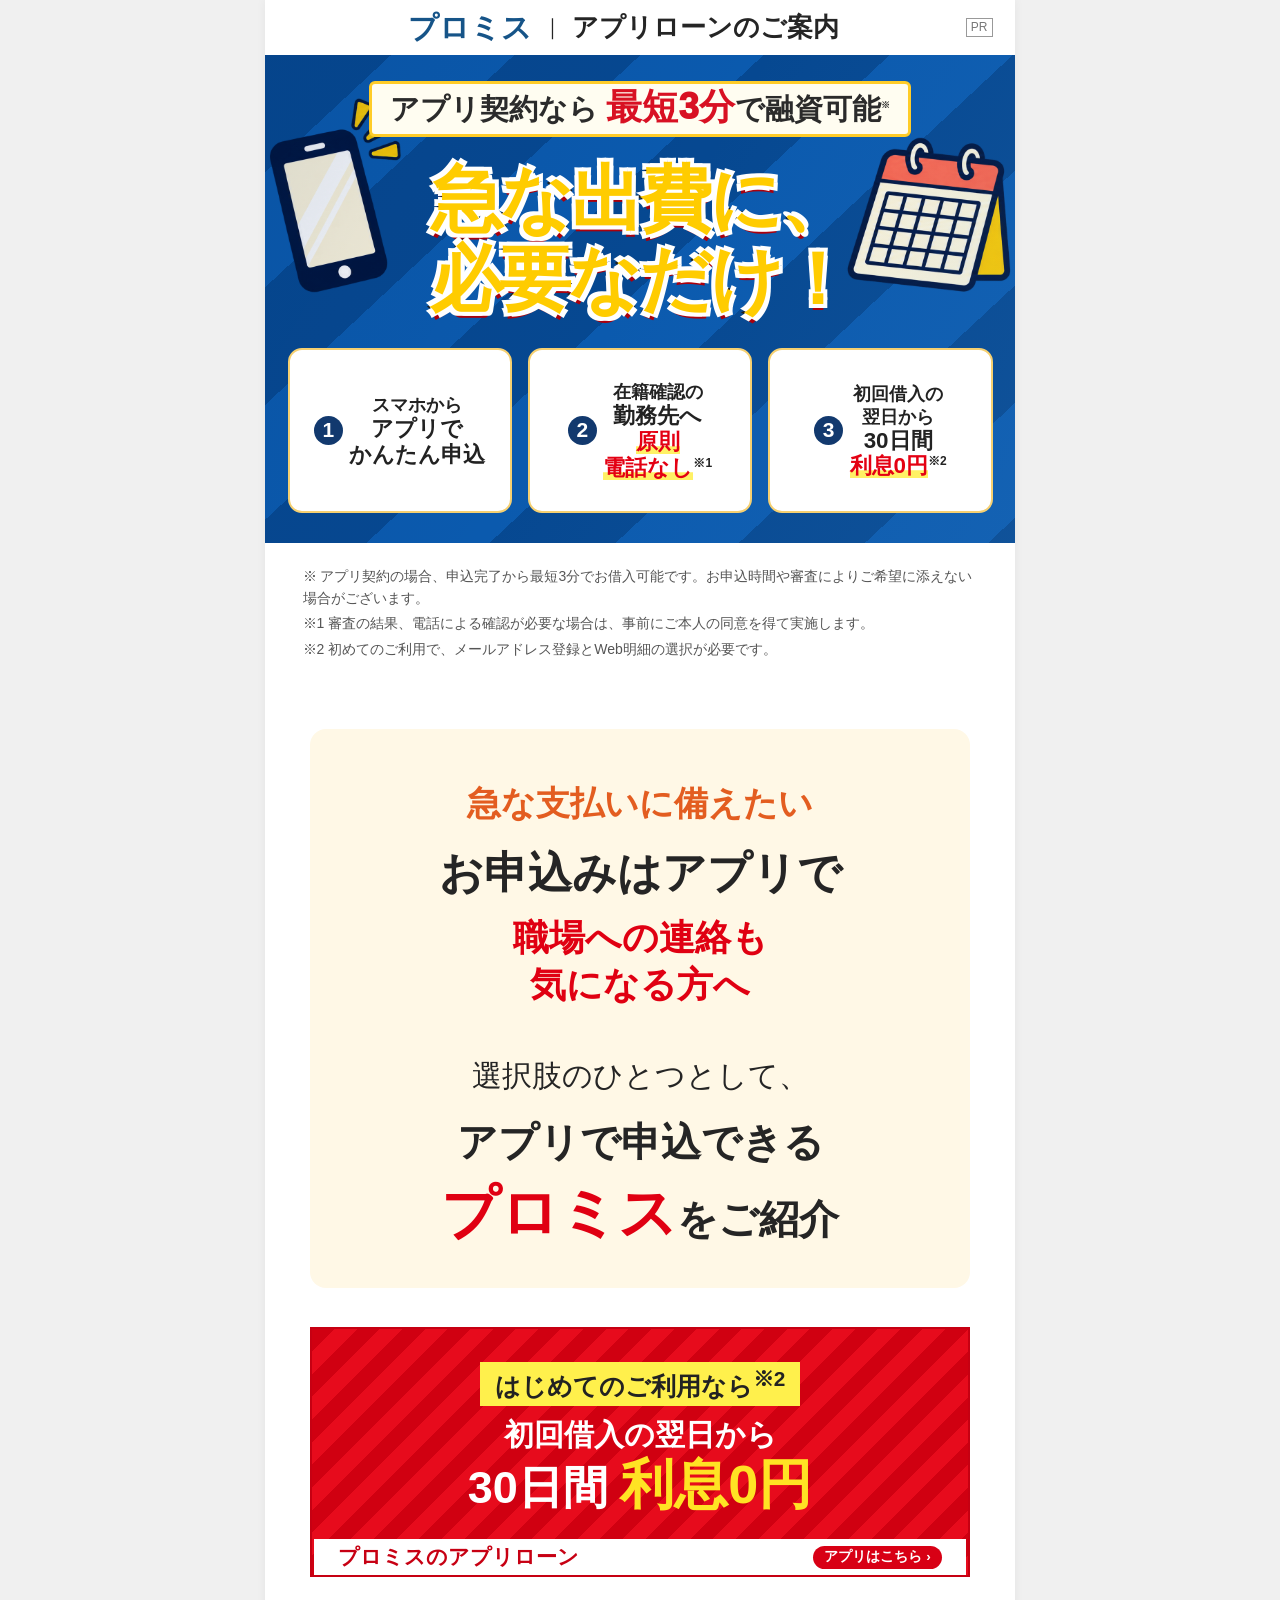
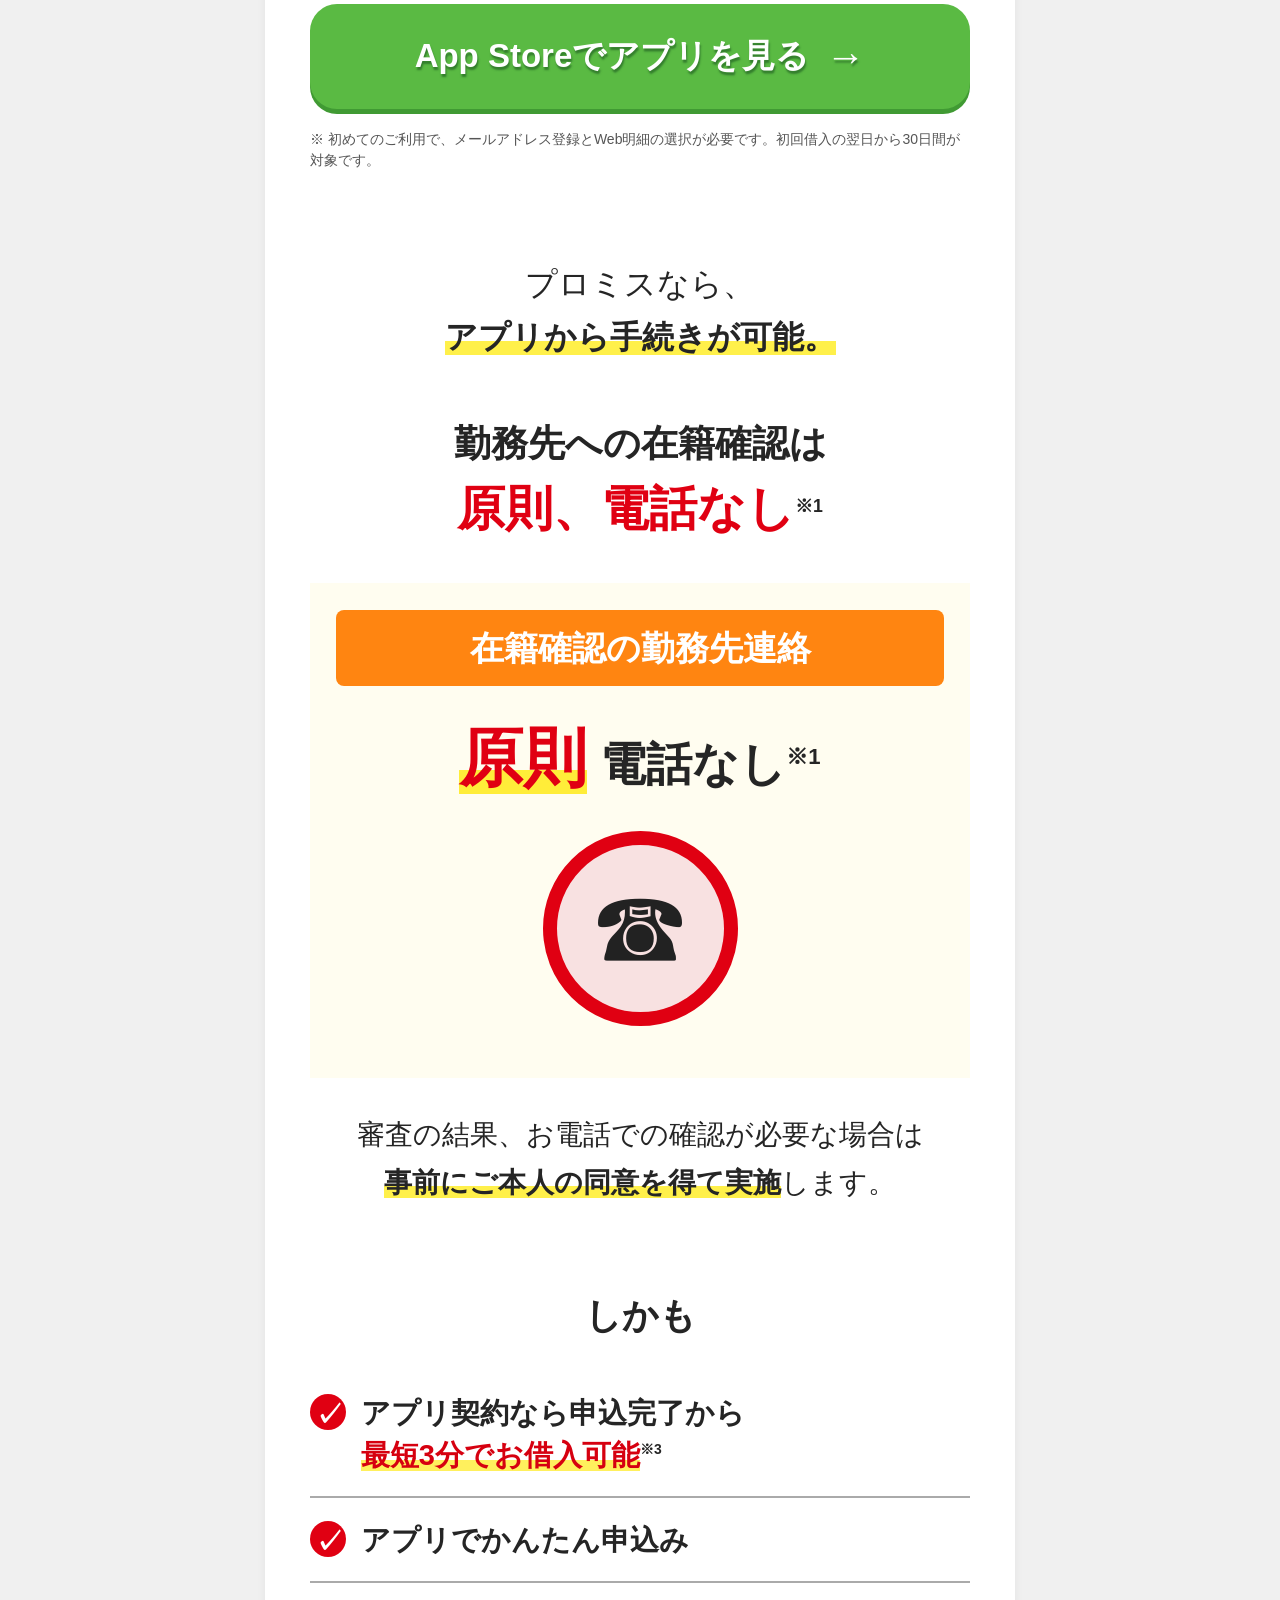
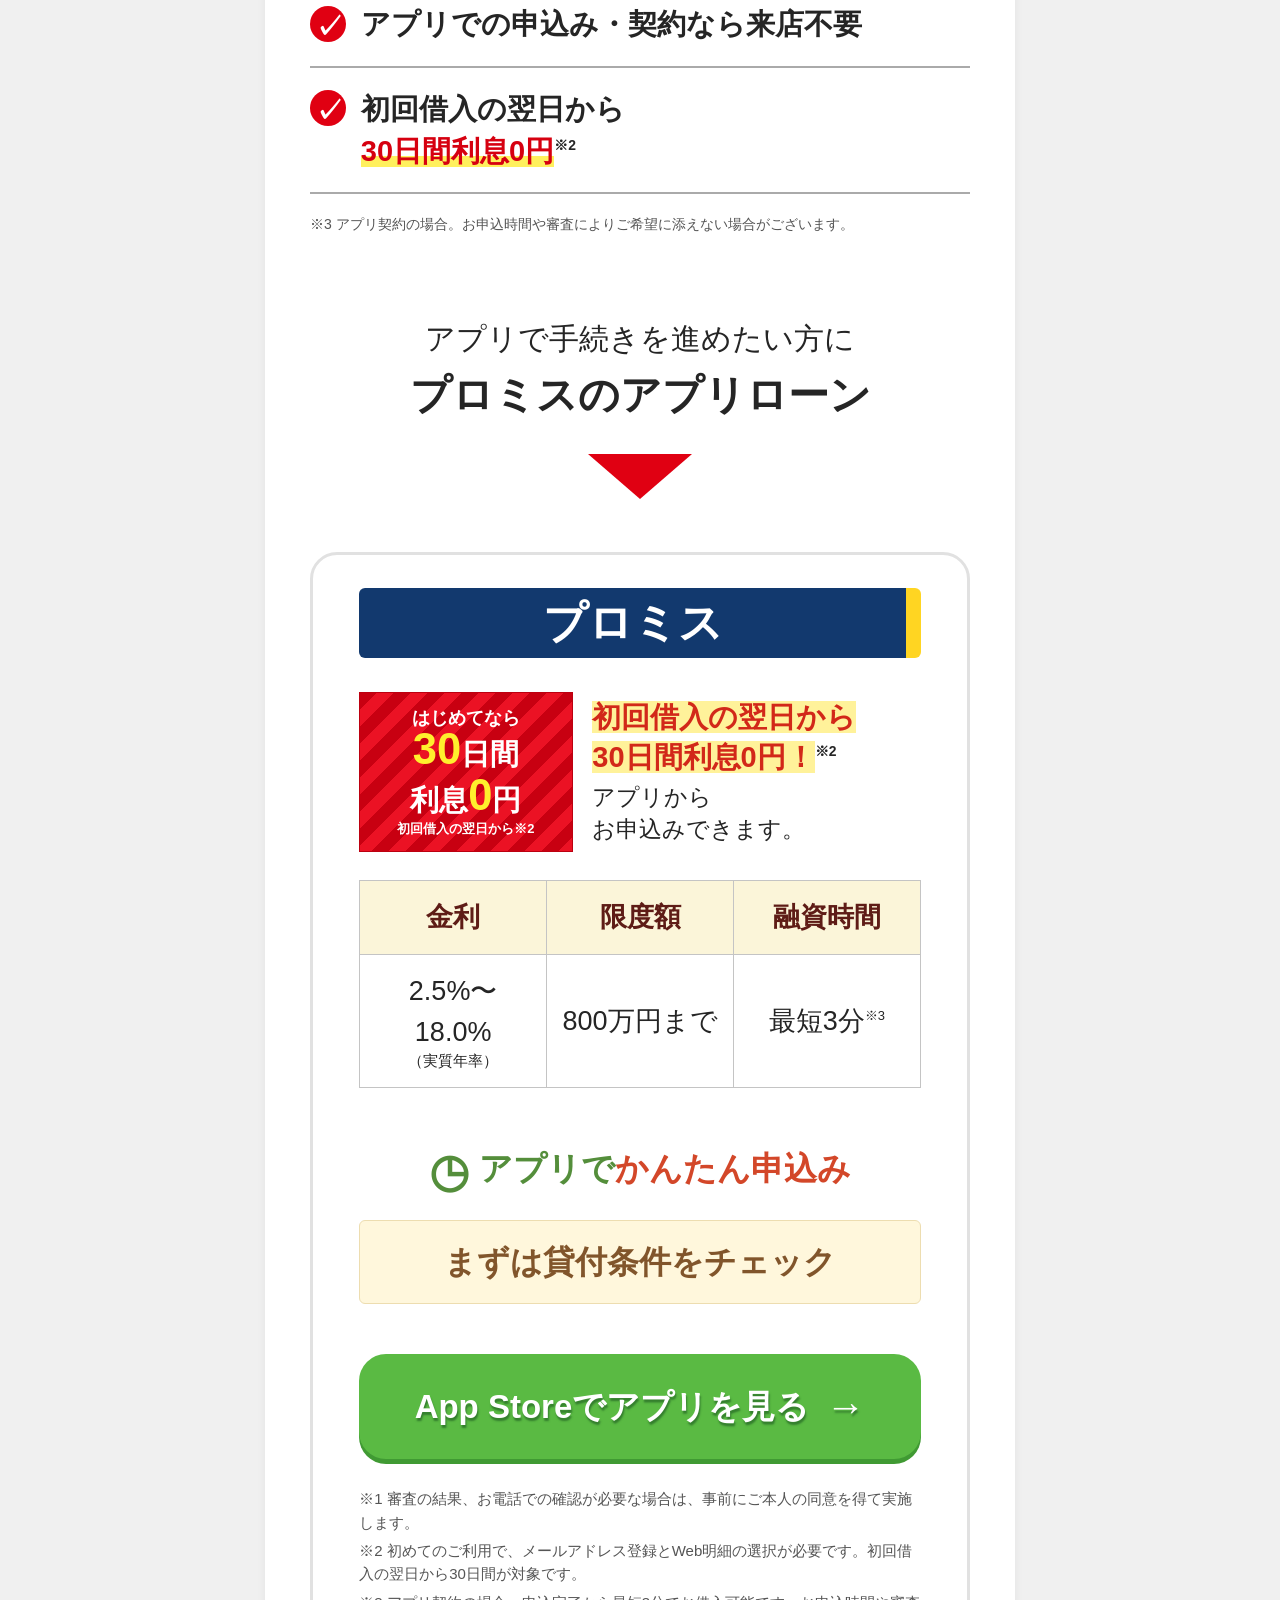
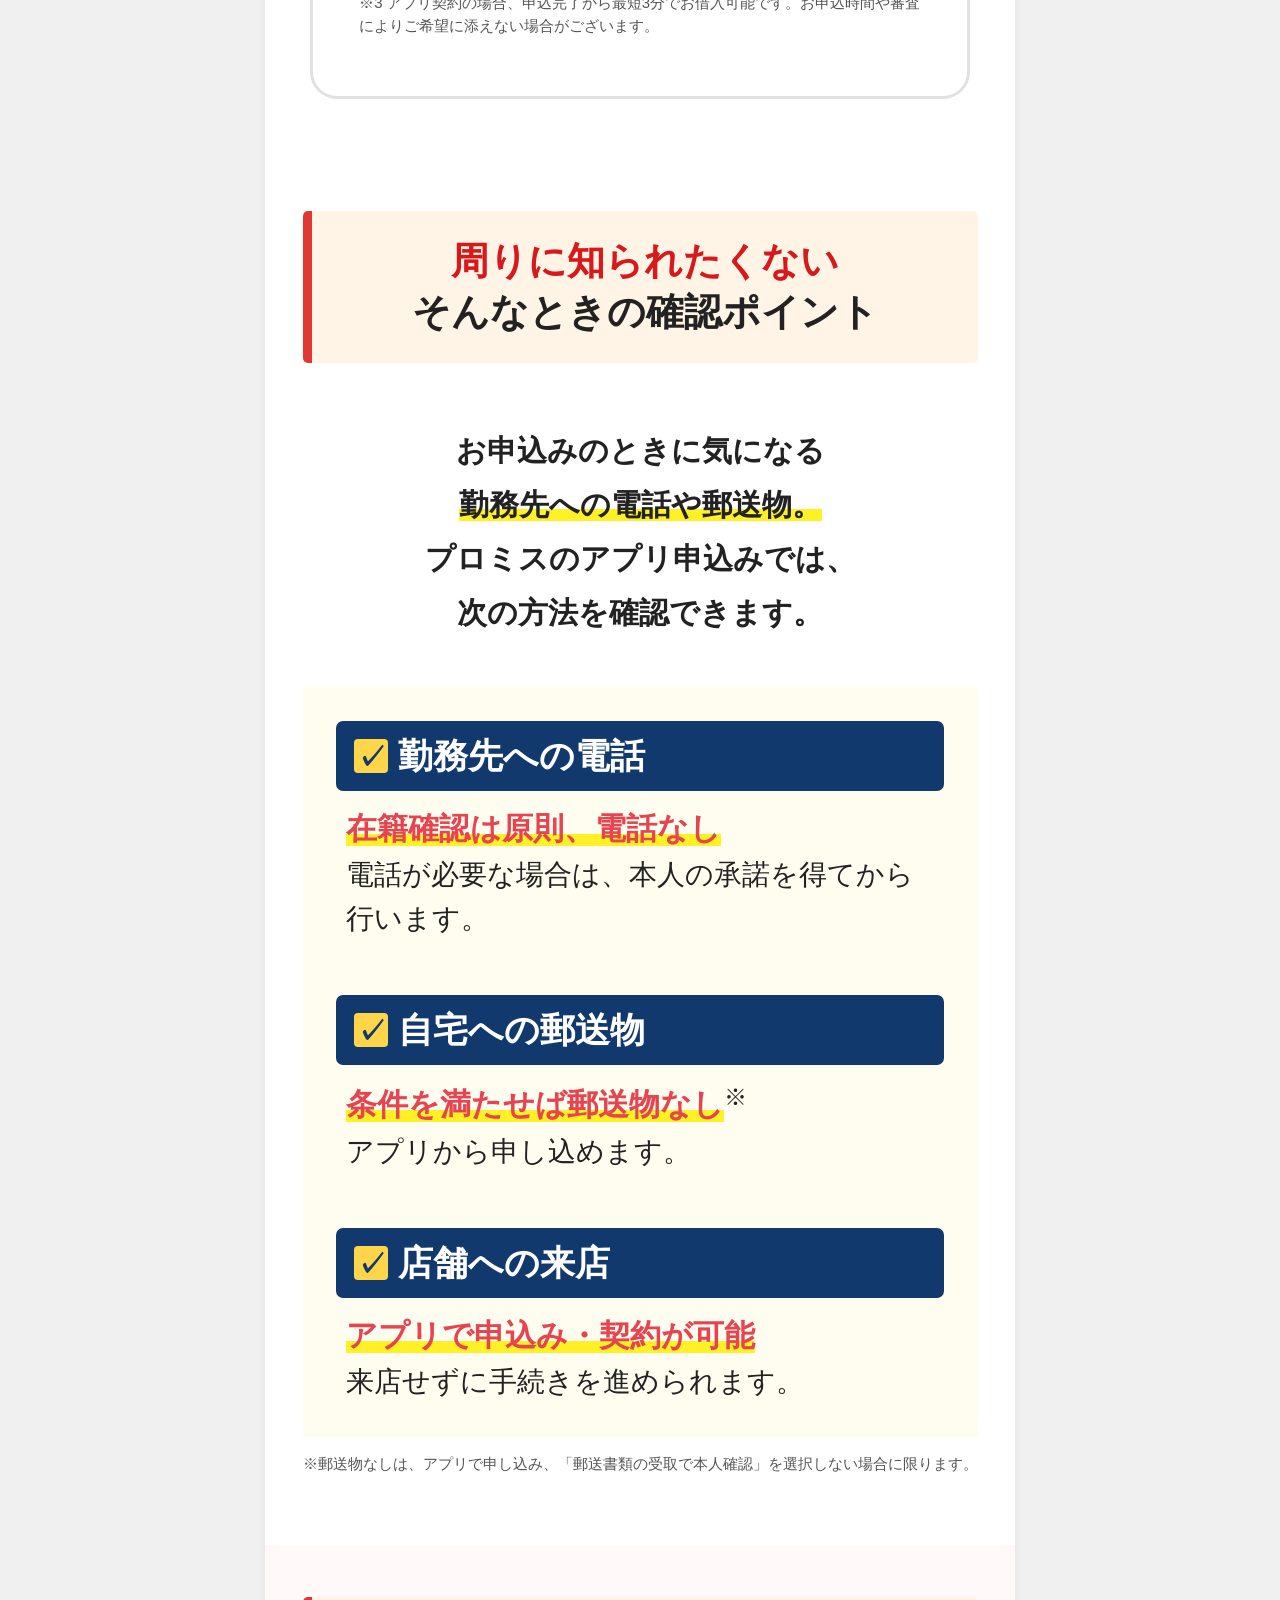
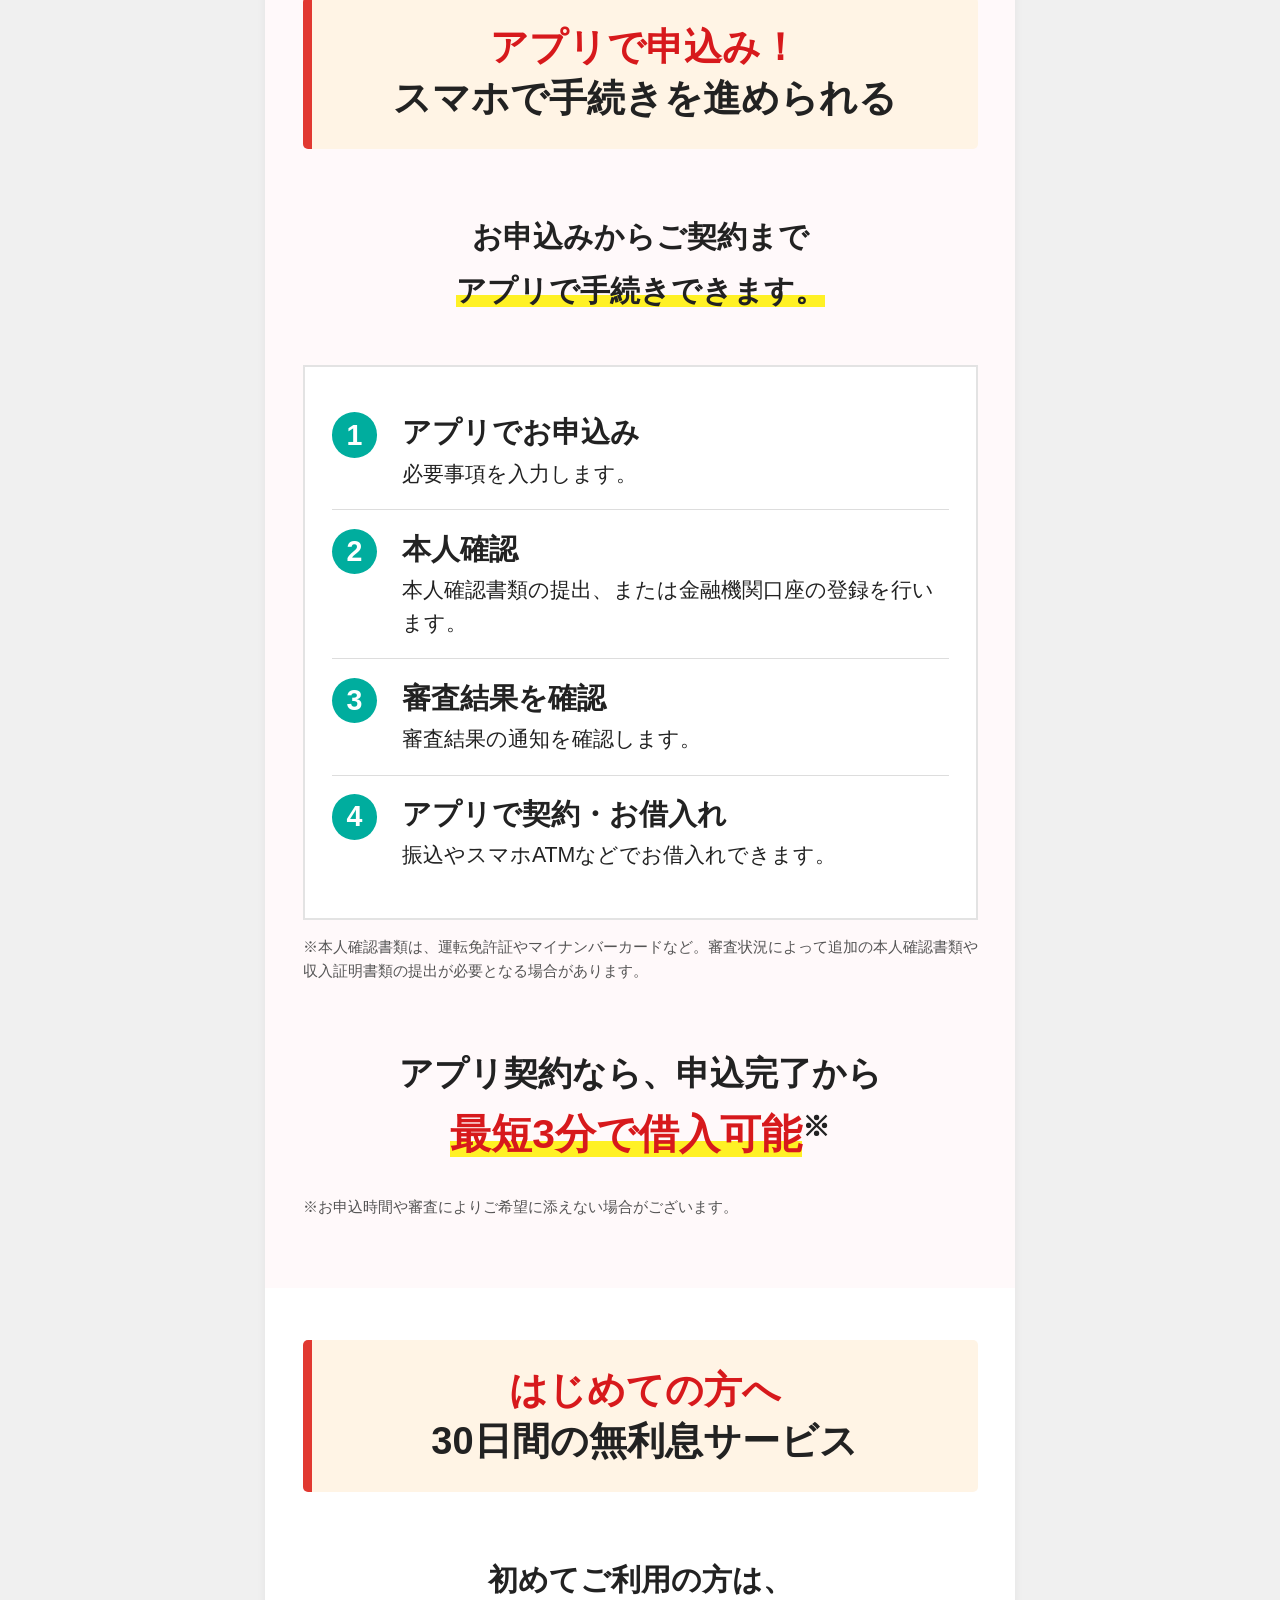
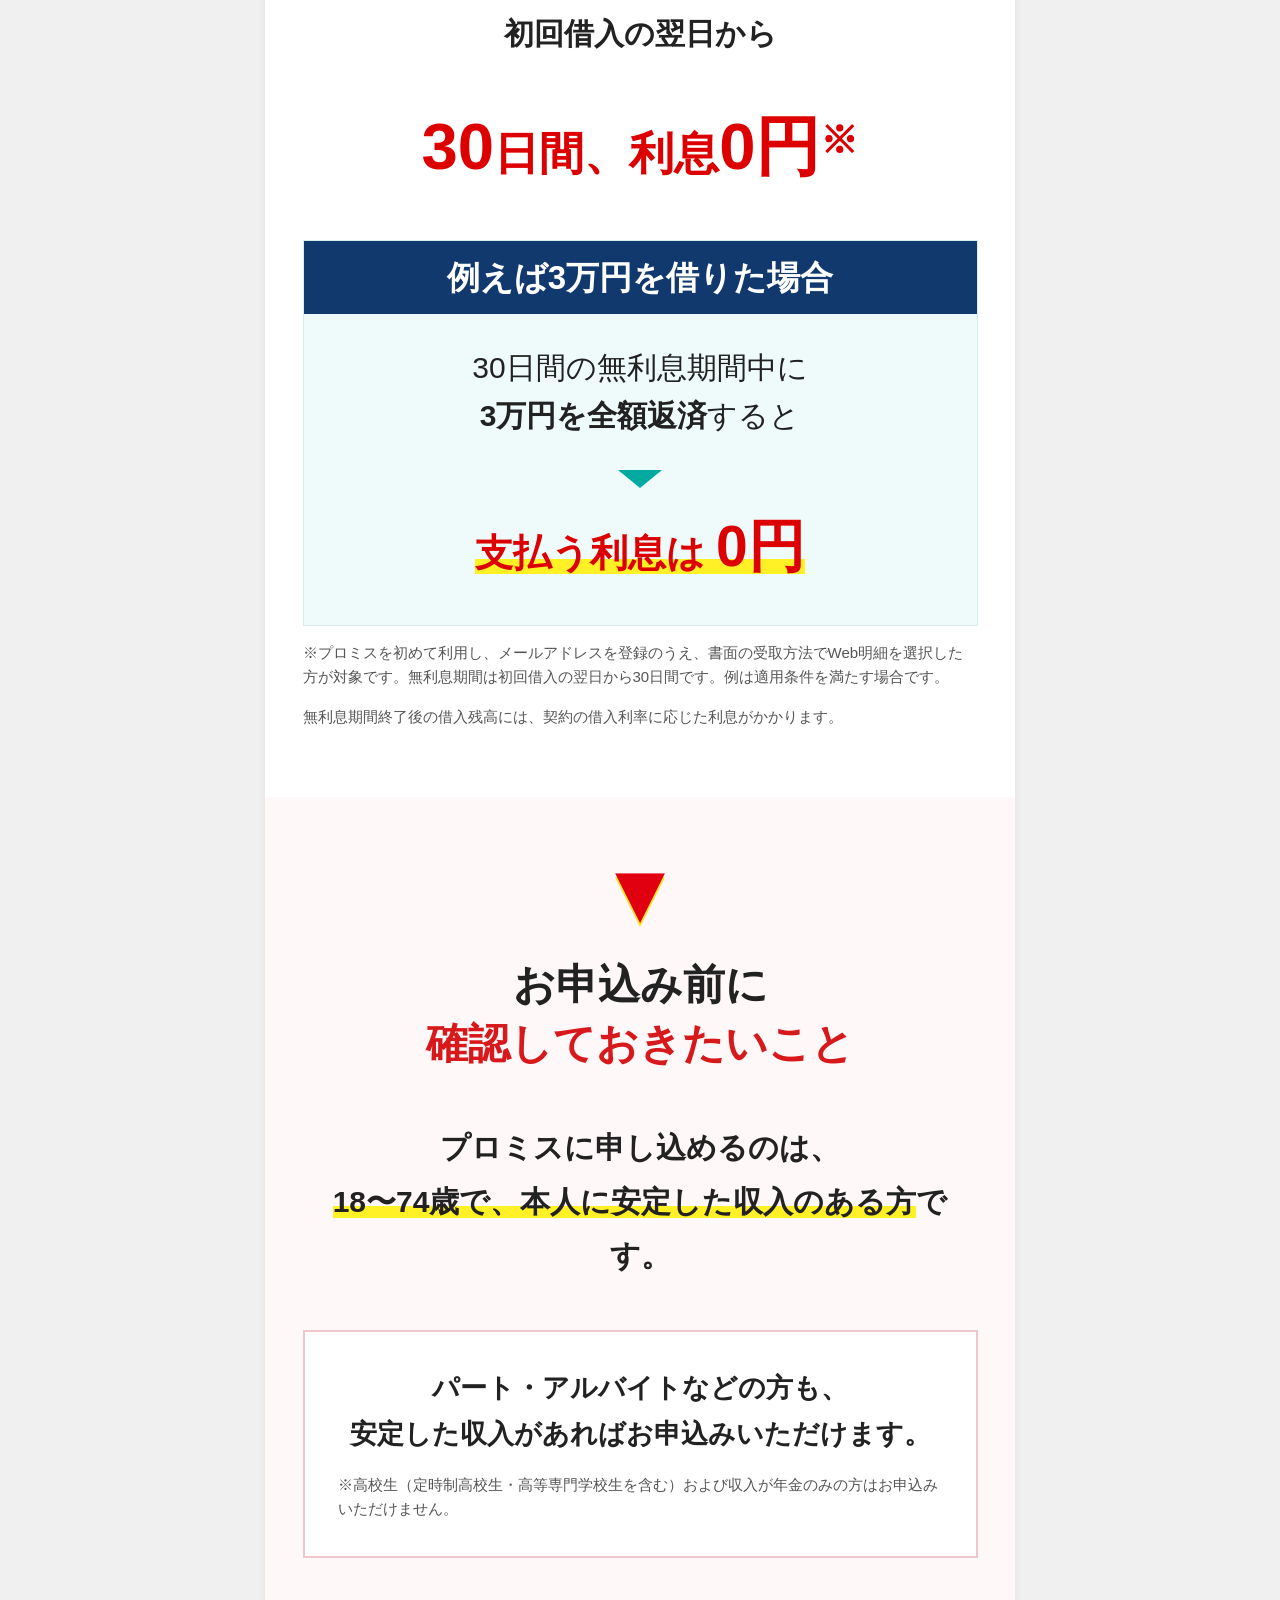
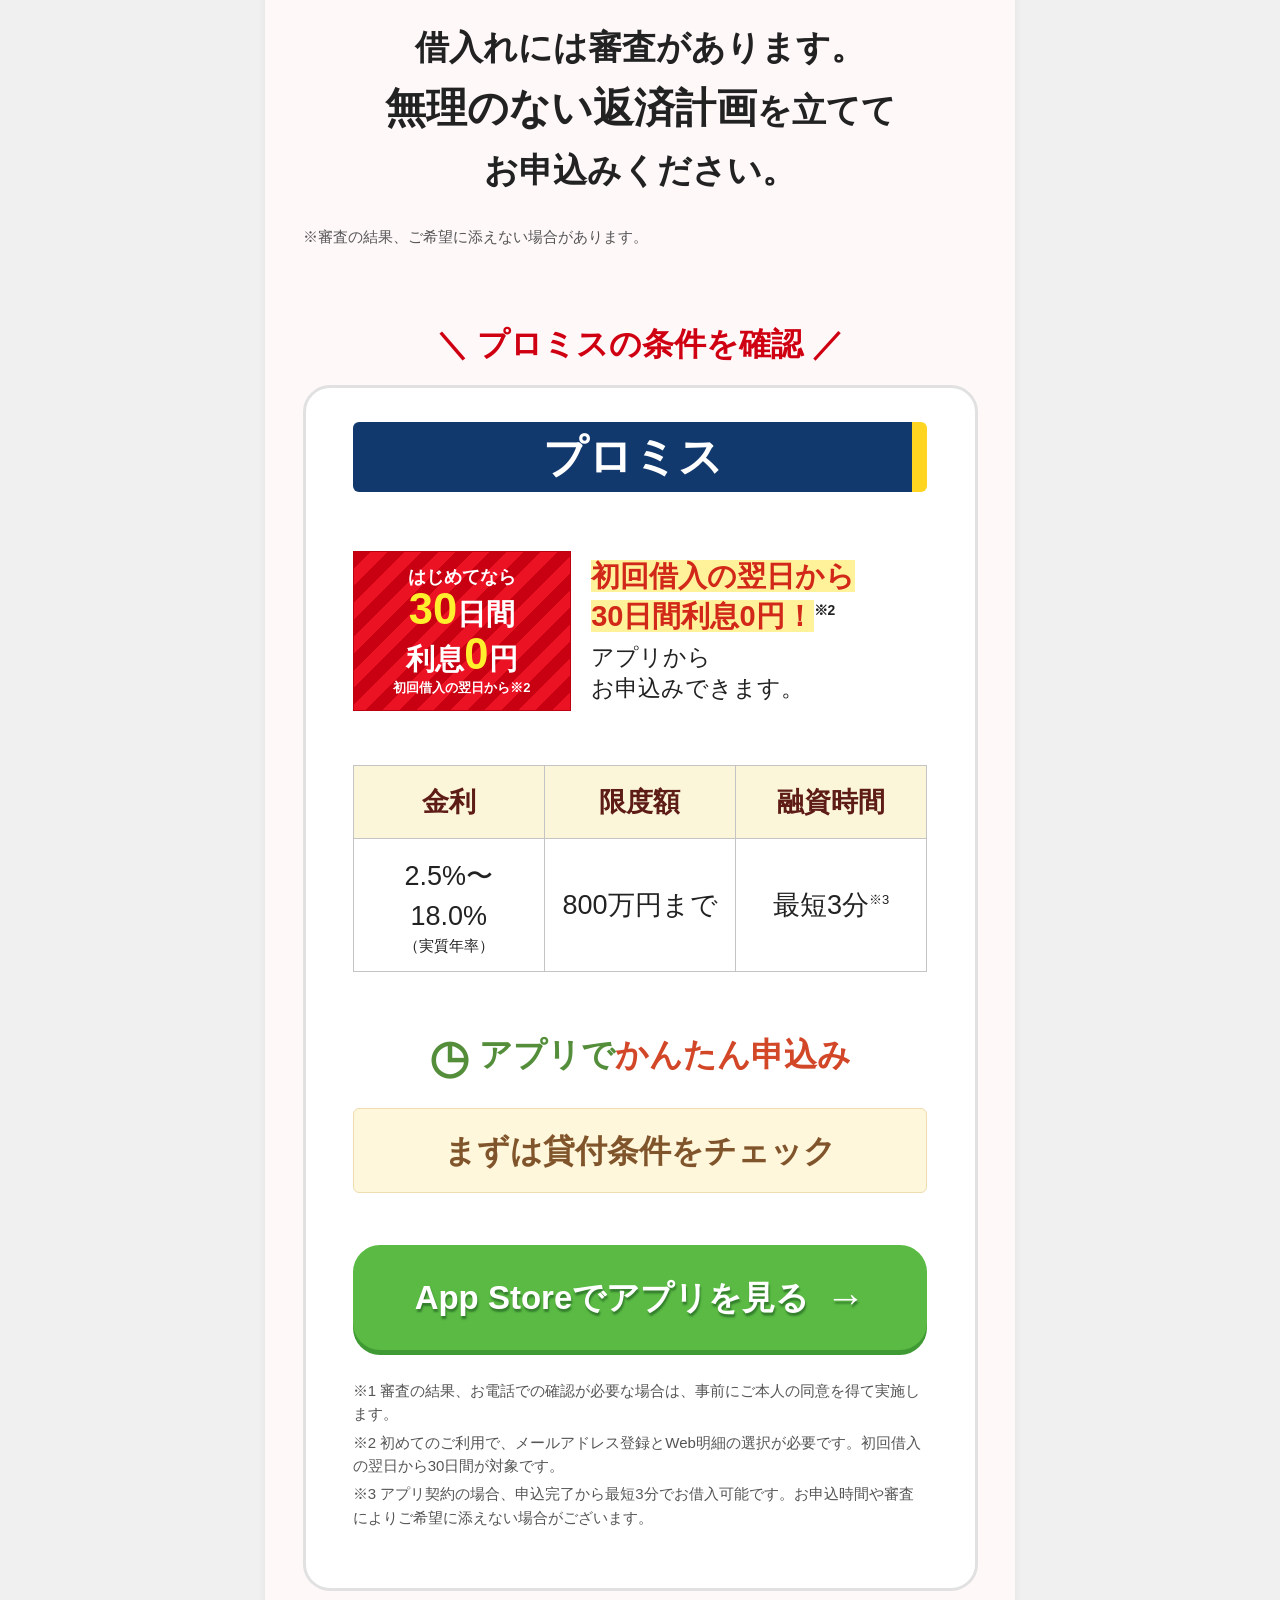
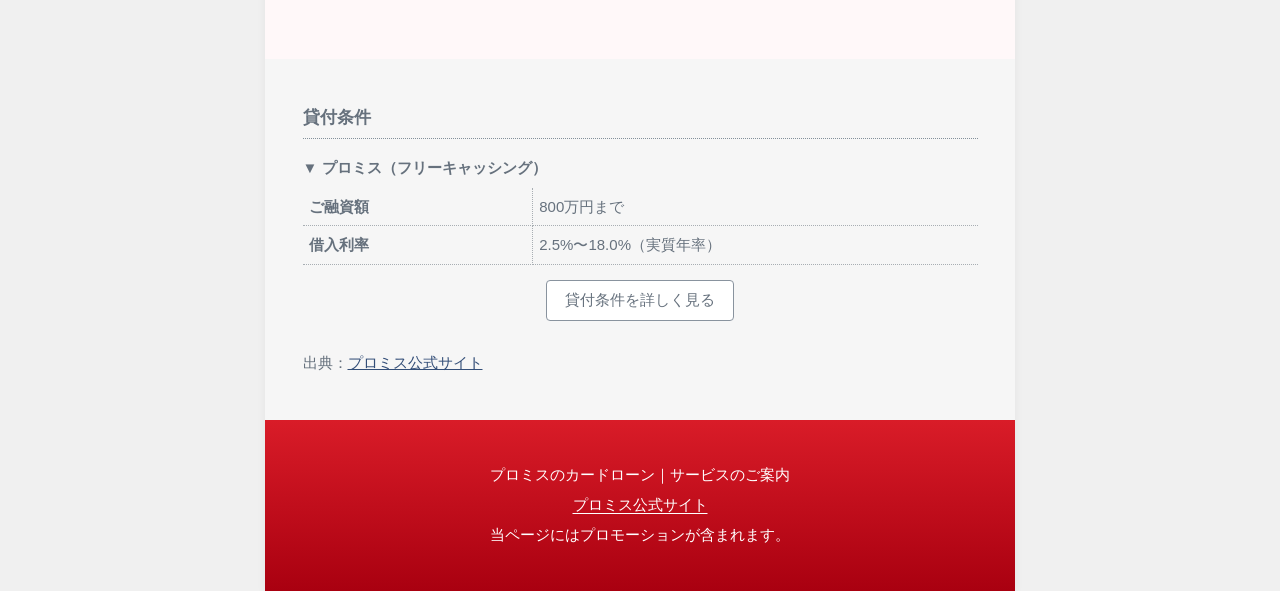
==== commit f896a086: "Update Promise app landing page" ====
--- a/variation.html
+++ b/variation.html
@@ -4,31 +4,31 @@
   <meta charset="utf-8">
   <meta name="viewport" content="width=device-width, initial-scale=1">
   <meta name="robots" content="noindex, nofollow">
-  <meta name="description" content="プロミスのカードローンの特徴やお申込み方法、貸付条件をご紹介します。">
-  <title>プロミスのカードローン｜サービスのご案内</title>
+  <meta name="description" content="プロミスアプリでのお申込み方法やカードローンの貸付条件をご紹介します。">
+  <title>プロミスアプリ｜サービスのご案内</title>
   <link rel="stylesheet" href="variation-styles.css">
   <link rel="stylesheet" href="variation-lower.css">
 </head>
 <body>
   <main class="lp">
     <header class="lp-header">
-      <span class="lp-header__brand">プロミス</span><span class="lp-header__cross">｜</span><span>カードローンのご案内</span><span class="lp-header__pr">PR</span>
+      <span class="lp-header__brand">プロミス</span><span class="lp-header__cross">｜</span><span>アプリローンのご案内</span><span class="lp-header__pr">PR</span>
     </header>
 
     <section class="fv" aria-labelledby="fv-title">
       <img class="fv__icons" src="variation-hero.png" width="2172" height="724" alt="">
       <div class="fv__content">
-        <p class="fv__ribbon">Web契約なら <span>最短3分</span><br class="fv__break">で融資可能<sup>※</sup></p>
-        <h1 id="fv-title">お申込みは<br><span>スマホから</span></h1>
+        <p class="fv__ribbon">アプリ契約なら <span>最短3分</span><br class="fv__break">で融資可能<sup>※</sup></p>
+        <h1 id="fv-title">急な出費に、<br><span>必要なだけ！</span></h1>
         <div class="fv__features" aria-label="プロミスの特徴">
-          <div class="fv__feature"><i aria-hidden="true">1</i><p><span>スマホから</span><br><strong>Webで<br>お申込み</strong></p></div>
+          <div class="fv__feature"><i aria-hidden="true">1</i><p><span>スマホから</span><br><strong>アプリで<br>かんたん申込</strong></p></div>
           <div class="fv__feature"><i aria-hidden="true">2</i><p><span>在籍確認の</span><br><strong>勤務先へ<br><em>原則<br>電話なし</em></strong><sup>※1</sup></p></div>
           <div class="fv__feature"><i aria-hidden="true">3</i><p><span>初回借入の<br>翌日から</span><br><strong>30日間<br><em>利息0円</em></strong><sup>※2</sup></p></div>
         </div>
       </div>
     </section>
     <div class="top-notes">
-      <p>※ Web契約の場合、申込完了から最短3分でお借入可能です。お申込時間や審査によりご希望に添えない場合がございます。</p>
+      <p>※ アプリ契約の場合、申込完了から最短3分でお借入可能です。お申込時間や審査によりご希望に添えない場合がございます。</p>
       <p>※1 審査の結果、電話による確認が必要な場合は、事前にご本人の同意を得て実施します。</p>
       <p>※2 初めてのご利用で、メールアドレス登録とWeb明細の選択が必要です。</p>
     </div>
@@ -36,20 +36,20 @@
     <section class="intro" aria-labelledby="intro-heading">
       <div class="intro__opening">
         <p class="intro__small">急な支払いに備えたい</p>
-        <p class="intro__wish">手続きはスマホで</p>
+        <p class="intro__wish">お申込みはアプリで</p>
         <p class="intro__worry">職場への連絡も<br>気になる方へ</p>
         <p class="intro__lead">選択肢のひとつとして、</p>
-        <h2 id="intro-heading" class="intro__heading">スマホで申込できる<br><span>プロミス</span>をご紹介</h2>
+        <h2 id="intro-heading" class="intro__heading">アプリで申込できる<br><span>プロミス</span>をご紹介</h2>
       </div>
-      <a class="campaign-banner" href="#product" aria-label="プロミスの貸付条件を見る。初回借入の翌日から30日間利息0円">
+      <a class="campaign-banner" href="https://apps.apple.com/jp/app/id578464265" target="_blank" rel="sponsored noopener noreferrer" aria-label="App Storeでプロミスアプリを見る。初回借入の翌日から30日間利息0円">
         <div class="campaign-banner__small">はじめてのご利用なら<sup>※2</sup></div>
         <div class="campaign-banner__main"><span>初回借入の翌日から</span><br><strong>30日間 <em>利息0円</em></strong></div>
-        <div class="campaign-banner__brand">プロミスのカードローン <span>詳しくはこちら ›</span></div>
+        <div class="campaign-banner__brand">プロミスのアプリローン <span>アプリはこちら ›</span></div>
       </a>
-      <a class="button button--intro" href="#product">プロミスの条件を見る <span aria-hidden="true">→</span></a>
+      <a class="button button--intro" href="https://apps.apple.com/jp/app/id578464265" target="_blank" rel="sponsored noopener noreferrer">App Storeでアプリを見る <span aria-hidden="true">→</span></a>
       <p class="section-note">※ 初めてのご利用で、メールアドレス登録とWeb明細の選択が必要です。初回借入の翌日から30日間が対象です。</p>
 
-      <p class="intro__reason">プロミスなら、<br><strong class="marker">スマホから手続きが可能。</strong></p>
+      <p class="intro__reason">プロミスなら、<br><strong class="marker">アプリから手続きが可能。</strong></p>
       <p class="intro__privacy">勤務先への在籍確認は<br><strong>原則、電話なし</strong><sup>※1</sup></p>
       <div class="phone-panel">
         <p class="phone-panel__label">在籍確認の勤務先連絡</p>
@@ -59,13 +59,13 @@
       <p class="intro__explain">審査の結果、お電話での確認が必要な場合は<br><strong class="marker">事前にご本人の同意を得て実施</strong>します。</p>
       <p class="intro__also">しかも</p>
       <ul class="benefits">
-        <li><span>Web契約なら申込完了から<br><strong>最短3分でお借入可能</strong><sup>※3</sup></span></li>
-        <li><span>スマホからWebでお申込み</span></li>
-        <li><span>Web契約なら来店不要</span></li>
+        <li><span>アプリ契約なら申込完了から<br><strong>最短3分でお借入可能</strong><sup>※3</sup></span></li>
+        <li><span>アプリでかんたん申込み</span></li>
+        <li><span>アプリでの申込み・契約なら来店不要</span></li>
         <li><span>初回借入の翌日から<br><strong>30日間利息0円</strong><sup>※2</sup></span></li>
       </ul>
-      <p class="section-note">※3 Web契約の場合。お申込時間や審査によりご希望に添えない場合がございます。</p>
-      <p class="intro__conclusion">スマホで手続きを進めたい方に<br><strong>プロミスのカードローン</strong></p>
+      <p class="section-note">※3 アプリ契約の場合。お申込時間や審査によりご希望に添えない場合がございます。</p>
+      <p class="intro__conclusion">アプリで手続きを進めたい方に<br><strong>プロミスのアプリローン</strong></p>
       <div class="down-arrow" aria-hidden="true"></div>
 
       <article class="offer" id="product" aria-label="プロミスの貸付条件">
@@ -74,16 +74,16 @@
           <div class="offer-banner" aria-label="プロミス、初めての方は30日間利息0円">
             <span>はじめてなら</span><strong><em>30</em>日間<br>利息<em>0</em>円</strong><small>初回借入の翌日から※2</small>
           </div>
-          <p class="offer__appeal"><mark>初回借入の翌日から<br>30日間利息0円！</mark><sup>※2</sup><br><span>スマホからWebで<br>お申込みできます。</span></p>
+          <p class="offer__appeal"><mark>初回借入の翌日から<br>30日間利息0円！</mark><sup>※2</sup><br><span>アプリから<br>お申込みできます。</span></p>
         </div>
         <table class="offer__spec"><thead><tr><th scope="col">金利</th><th scope="col">限度額</th><th scope="col">融資時間</th></tr></thead><tbody><tr><td>2.5%〜<br>18.0%<small>（実質年率）</small></td><td>800万円まで</td><td>最短3分<sup>※3</sup></td></tr></tbody></table>
-        <div class="offer__callout"><span aria-hidden="true">◷</span> スマホから<span>Webで申込み</span></div>
+        <div class="offer__callout"><span aria-hidden="true">◷</span> アプリで<span>かんたん申込み</span></div>
         <p class="offer__bar">まずは貸付条件をチェック</p>
-        <a class="button button--offer" href="https://cyber.promise.co.jp/contents/html/LP_O.html" target="_blank" rel="sponsored noopener noreferrer">公式サイトで詳しく見る <span aria-hidden="true">→</span></a>
+        <a class="button button--offer" href="https://apps.apple.com/jp/app/id578464265" target="_blank" rel="sponsored noopener noreferrer">App Storeでアプリを見る <span aria-hidden="true">→</span></a>
         <div class="offer__notes">
           <p>※1 審査の結果、お電話での確認が必要な場合は、事前にご本人の同意を得て実施します。</p>
           <p>※2 初めてのご利用で、メールアドレス登録とWeb明細の選択が必要です。初回借入の翌日から30日間が対象です。</p>
-          <p>※3 Web契約の場合、申込完了から最短3分でお借入可能です。お申込時間や審査によりご希望に添えない場合がございます。</p>
+          <p>※3 アプリ契約の場合、申込完了から最短3分でお借入可能です。お申込時間や審査によりご希望に添えない場合がございます。</p>
         </div>
       </article>
     </section>
@@ -91,7 +91,7 @@
     <!-- 最初の商品カードの後に挿入する後半部分 -->
 <section class="lower-section lower-privacy" aria-labelledby="lower-privacy-title">
   <h2 id="lower-privacy-title" class="lower-ribbon"><span><b>周りに知られたくない</b><br>そんなときの確認ポイント</span></h2>
-  <p class="lower-intro">お申込みのときに気になる<br><strong class="lower-marker">勤務先への電話や郵送物。</strong><br>プロミスのWeb申込みでは、<br>次の方法を確認できます。</p>
+  <p class="lower-intro">お申込みのときに気になる<br><strong class="lower-marker">勤務先への電話や郵送物。</strong><br>プロミスのアプリ申込みでは、<br>次の方法を確認できます。</p>
   <div class="lower-points">
     <div class="lower-point">
       <h3><span aria-hidden="true">✓</span> 勤務先への電話</h3>
@@ -99,27 +99,27 @@
     </div>
     <div class="lower-point">
       <h3><span aria-hidden="true">✓</span> 自宅への郵送物</h3>
-      <p><strong class="lower-marker">条件を満たせば郵送物なし</strong><sup>※</sup><br>Web・アプリから申し込めます。</p>
+      <p><strong class="lower-marker">条件を満たせば郵送物なし</strong><sup>※</sup><br>アプリから申し込めます。</p>
     </div>
     <div class="lower-point">
       <h3><span aria-hidden="true">✓</span> 店舗への来店</h3>
-      <p><strong class="lower-marker">Webで申込み・契約が可能</strong><br>来店せずに手続きを進められます。</p>
-    </div>
-  </div>
-  <p class="lower-note">※郵送物なしは、Web・アプリで申し込み、「郵送書類の受取で本人確認」を選択しない場合に限ります。</p>
+      <p><strong class="lower-marker">アプリで申込み・契約が可能</strong><br>来店せずに手続きを進められます。</p>
+    </div>
+  </div>
+  <p class="lower-note">※郵送物なしは、アプリで申し込み、「郵送書類の受取で本人確認」を選択しない場合に限ります。</p>
 </section>
 
 <section class="lower-section lower-web" aria-labelledby="lower-web-title">
-  <h2 id="lower-web-title" class="lower-ribbon"><span><b>スマホで申込み！</b><br>Webで手続きを進められる</span></h2>
-  <p class="lower-intro">お申込みからご契約まで<br><strong class="lower-marker">スマホで手続きできます。</strong></p>
-  <div class="lower-steps" aria-label="Web申込みの流れ">
-    <div class="lower-step"><b>1</b><div><strong>Webでお申込み</strong><p>必要事項を入力します。</p></div></div>
+  <h2 id="lower-web-title" class="lower-ribbon"><span><b>アプリで申込み！</b><br>スマホで手続きを進められる</span></h2>
+  <p class="lower-intro">お申込みからご契約まで<br><strong class="lower-marker">アプリで手続きできます。</strong></p>
+  <div class="lower-steps" aria-label="アプリ申込みの流れ">
+    <div class="lower-step"><b>1</b><div><strong>アプリでお申込み</strong><p>必要事項を入力します。</p></div></div>
     <div class="lower-step"><b>2</b><div><strong>本人確認</strong><p>本人確認書類の提出、または金融機関口座の登録を行います。</p></div></div>
     <div class="lower-step"><b>3</b><div><strong>審査結果を確認</strong><p>審査結果の通知を確認します。</p></div></div>
-    <div class="lower-step"><b>4</b><div><strong>Webで契約・お借入れ</strong><p>振込やスマホATMなどでお借入れできます。</p></div></div>
+    <div class="lower-step"><b>4</b><div><strong>アプリで契約・お借入れ</strong><p>振込やスマホATMなどでお借入れできます。</p></div></div>
   </div>
   <p class="lower-note">※本人確認書類は、運転免許証やマイナンバーカードなど。審査状況によって追加の本人確認書類や収入証明書類の提出が必要となる場合があります。</p>
-  <p class="lower-big">Web契約なら、申込完了から<br><strong class="lower-red lower-marker">最短3分で借入可能</strong><sup>※</sup></p>
+  <p class="lower-big">アプリ契約なら、申込完了から<br><strong class="lower-red lower-marker">最短3分で借入可能</strong><sup>※</sup></p>
   <p class="lower-note">※お申込時間や審査によりご希望に添えない場合がございます。</p>
 </section>
 
@@ -154,16 +154,16 @@
           <div class="offer-banner" aria-label="プロミス、初めての方は30日間利息0円">
             <span>はじめてなら</span><strong><em>30</em>日間<br>利息<em>0</em>円</strong><small>初回借入の翌日から※2</small>
           </div>
-          <p class="offer__appeal"><mark>初回借入の翌日から<br>30日間利息0円！</mark><sup>※2</sup><br><span>スマホからWebで<br>お申込みできます。</span></p>
+          <p class="offer__appeal"><mark>初回借入の翌日から<br>30日間利息0円！</mark><sup>※2</sup><br><span>アプリから<br>お申込みできます。</span></p>
         </div>
         <table class="offer__spec"><thead><tr><th scope="col">金利</th><th scope="col">限度額</th><th scope="col">融資時間</th></tr></thead><tbody><tr><td>2.5%〜<br>18.0%<small>（実質年率）</small></td><td>800万円まで</td><td>最短3分<sup>※3</sup></td></tr></tbody></table>
-        <div class="offer__callout"><span aria-hidden="true">◷</span> スマホから<span>Webで申込み</span></div>
+        <div class="offer__callout"><span aria-hidden="true">◷</span> アプリで<span>かんたん申込み</span></div>
         <p class="offer__bar">まずは貸付条件をチェック</p>
-        <a class="button button--offer" href="https://cyber.promise.co.jp/contents/html/LP_O.html" target="_blank" rel="sponsored noopener noreferrer">公式サイトで詳しく見る <span aria-hidden="true">→</span></a>
+        <a class="button button--offer" href="https://apps.apple.com/jp/app/id578464265" target="_blank" rel="sponsored noopener noreferrer">App Storeでアプリを見る <span aria-hidden="true">→</span></a>
         <div class="offer__notes">
           <p>※1 審査の結果、お電話での確認が必要な場合は、事前にご本人の同意を得て実施します。</p>
           <p>※2 初めてのご利用で、メールアドレス登録とWeb明細の選択が必要です。初回借入の翌日から30日間が対象です。</p>
-          <p>※3 Web契約の場合、申込完了から最短3分でお借入可能です。お申込時間や審査によりご希望に添えない場合がございます。</p>
+          <p>※3 アプリ契約の場合、申込完了から最短3分でお借入可能です。お申込時間や審査によりご希望に添えない場合がございます。</p>
         </div>
       </article>
 </section>
@@ -204,4 +204,3 @@
 </body>
 </html>
 
-
--- a/variation-styles.css
+++ b/variation-styles.css
@@ -70,3 +70,10 @@
 .offer__bar{background:#fff7dc;color:#81552b;border:1px solid #edddb0}
 @media(max-width:390px){.fv__ribbon{font-size:clamp(15px,4.4vw,17px)}.fv h1{font-size:clamp(40px,11vw,44px)}.fv__feature i{font-size:12px}.button{font-size:clamp(17px,5vw,19px)}}
 @media(max-width:360px){.fv__break{display:block}}
+
+/* アプリ向けのファーストビュー。 */
+.fv{background:repeating-linear-gradient(137deg,#064891 0 86px,#0b5aae 86px 170px)}
+.fv::after{background:linear-gradient(120deg,#002d6822,transparent 48%,#4d93d222)}
+.fv h1{max-width:88%;font-size:clamp(34px,9.5vw,72px)}
+.fv h1 span{font:inherit;color:inherit;text-shadow:inherit;-webkit-text-stroke:inherit}
+@media(max-width:390px){.fv h1{font-size:clamp(32px,9.5vw,38px)}}
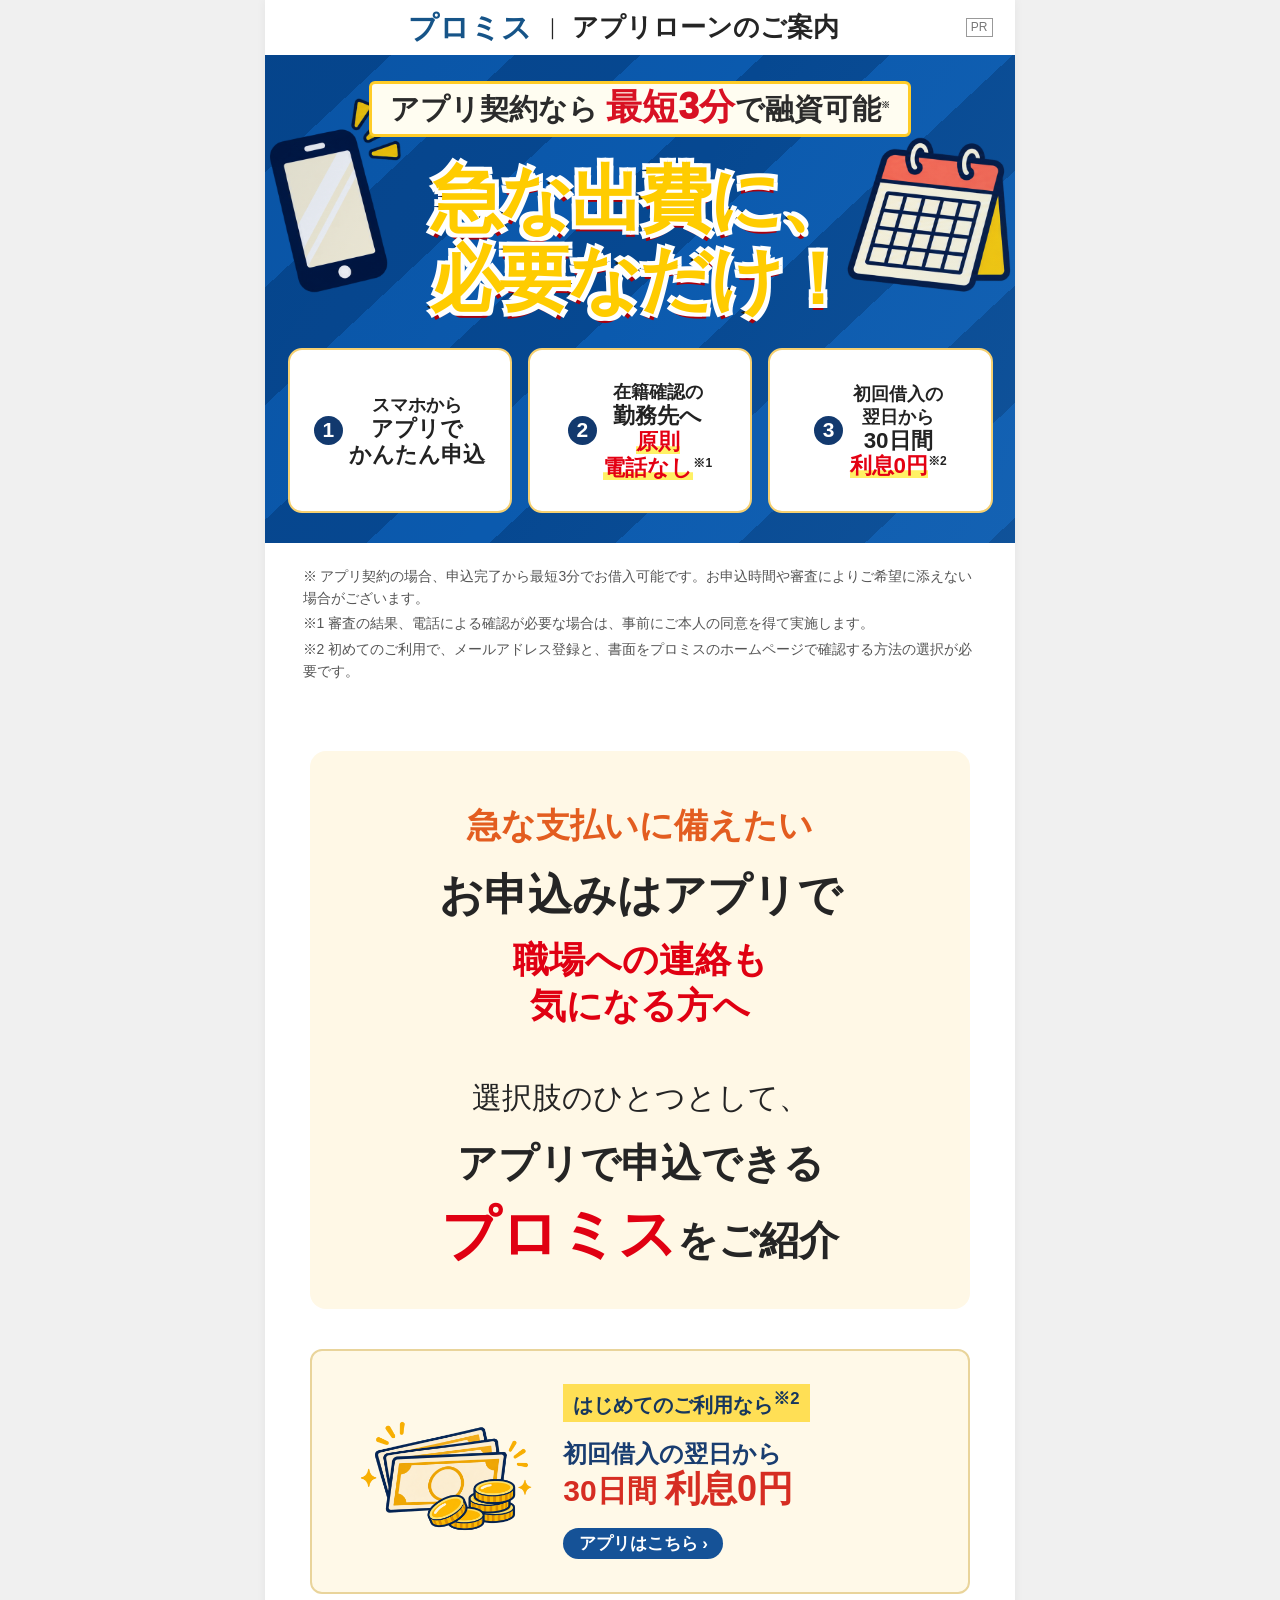
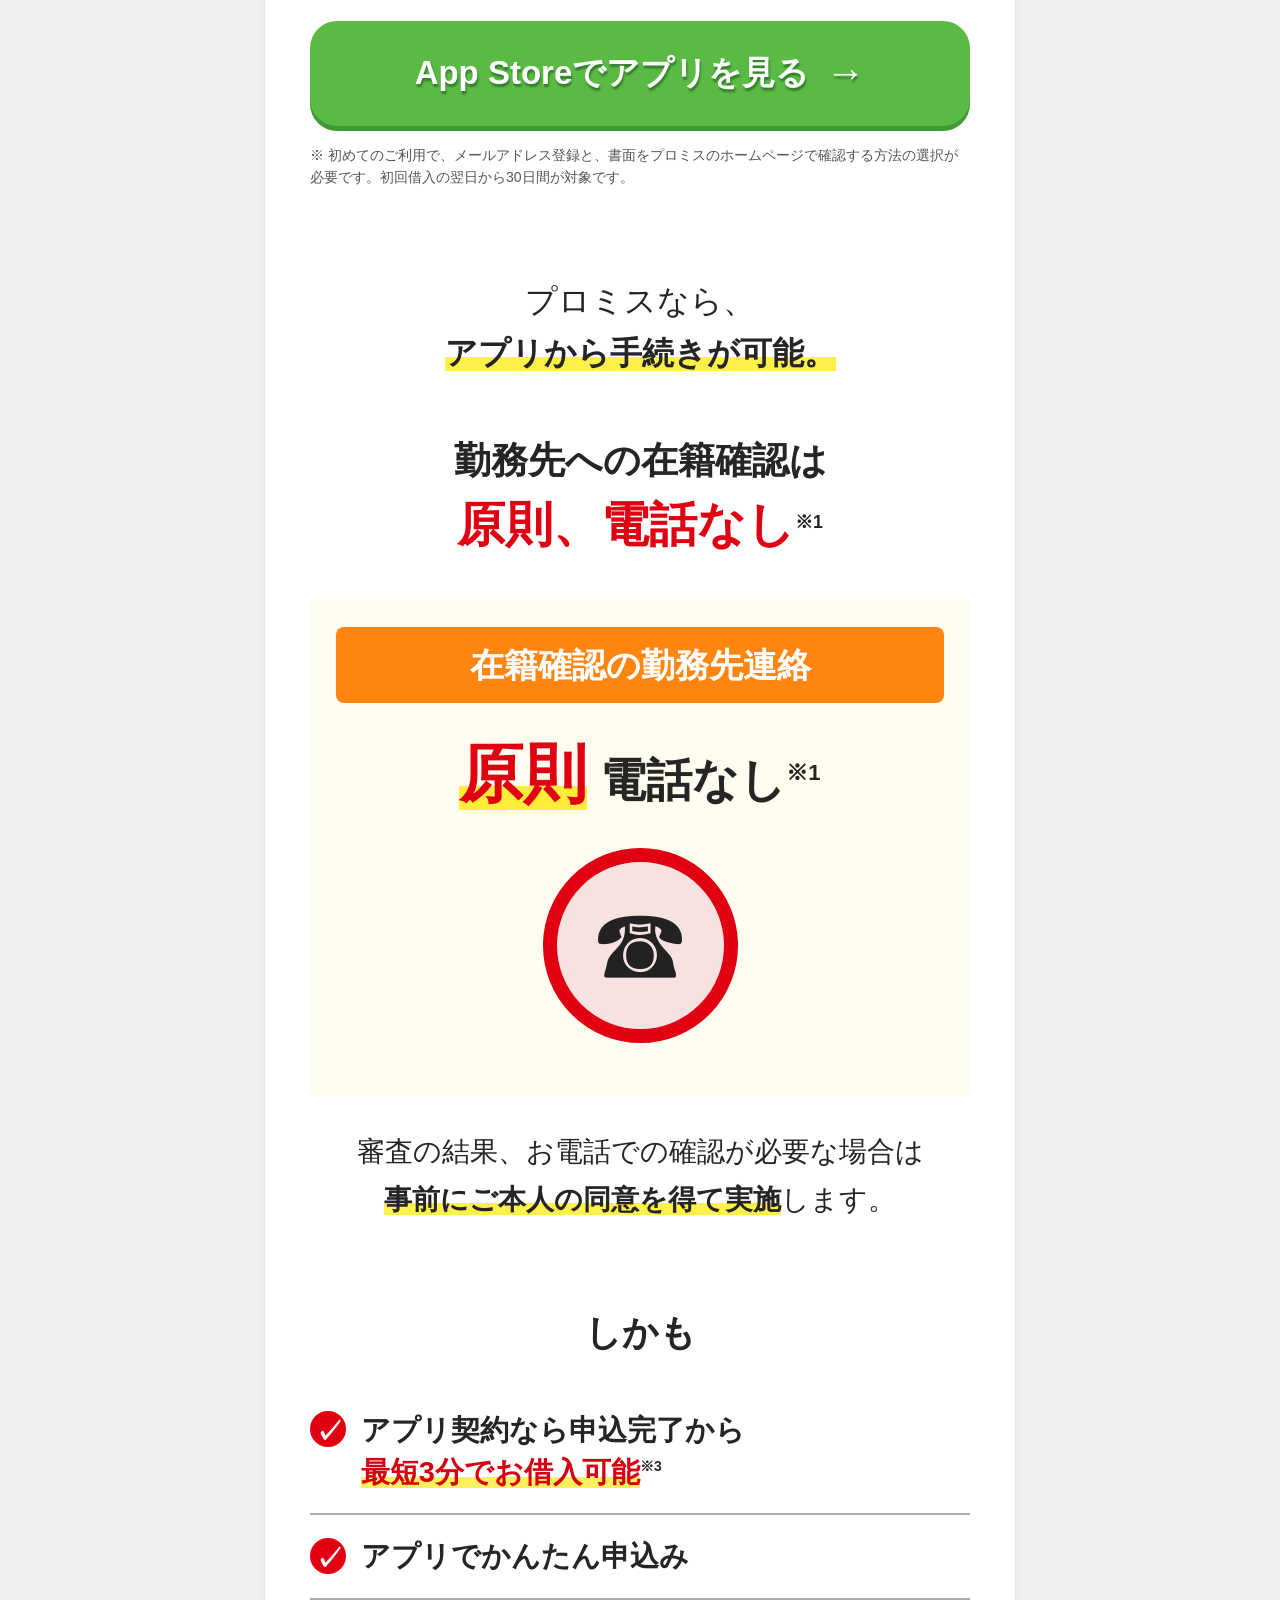
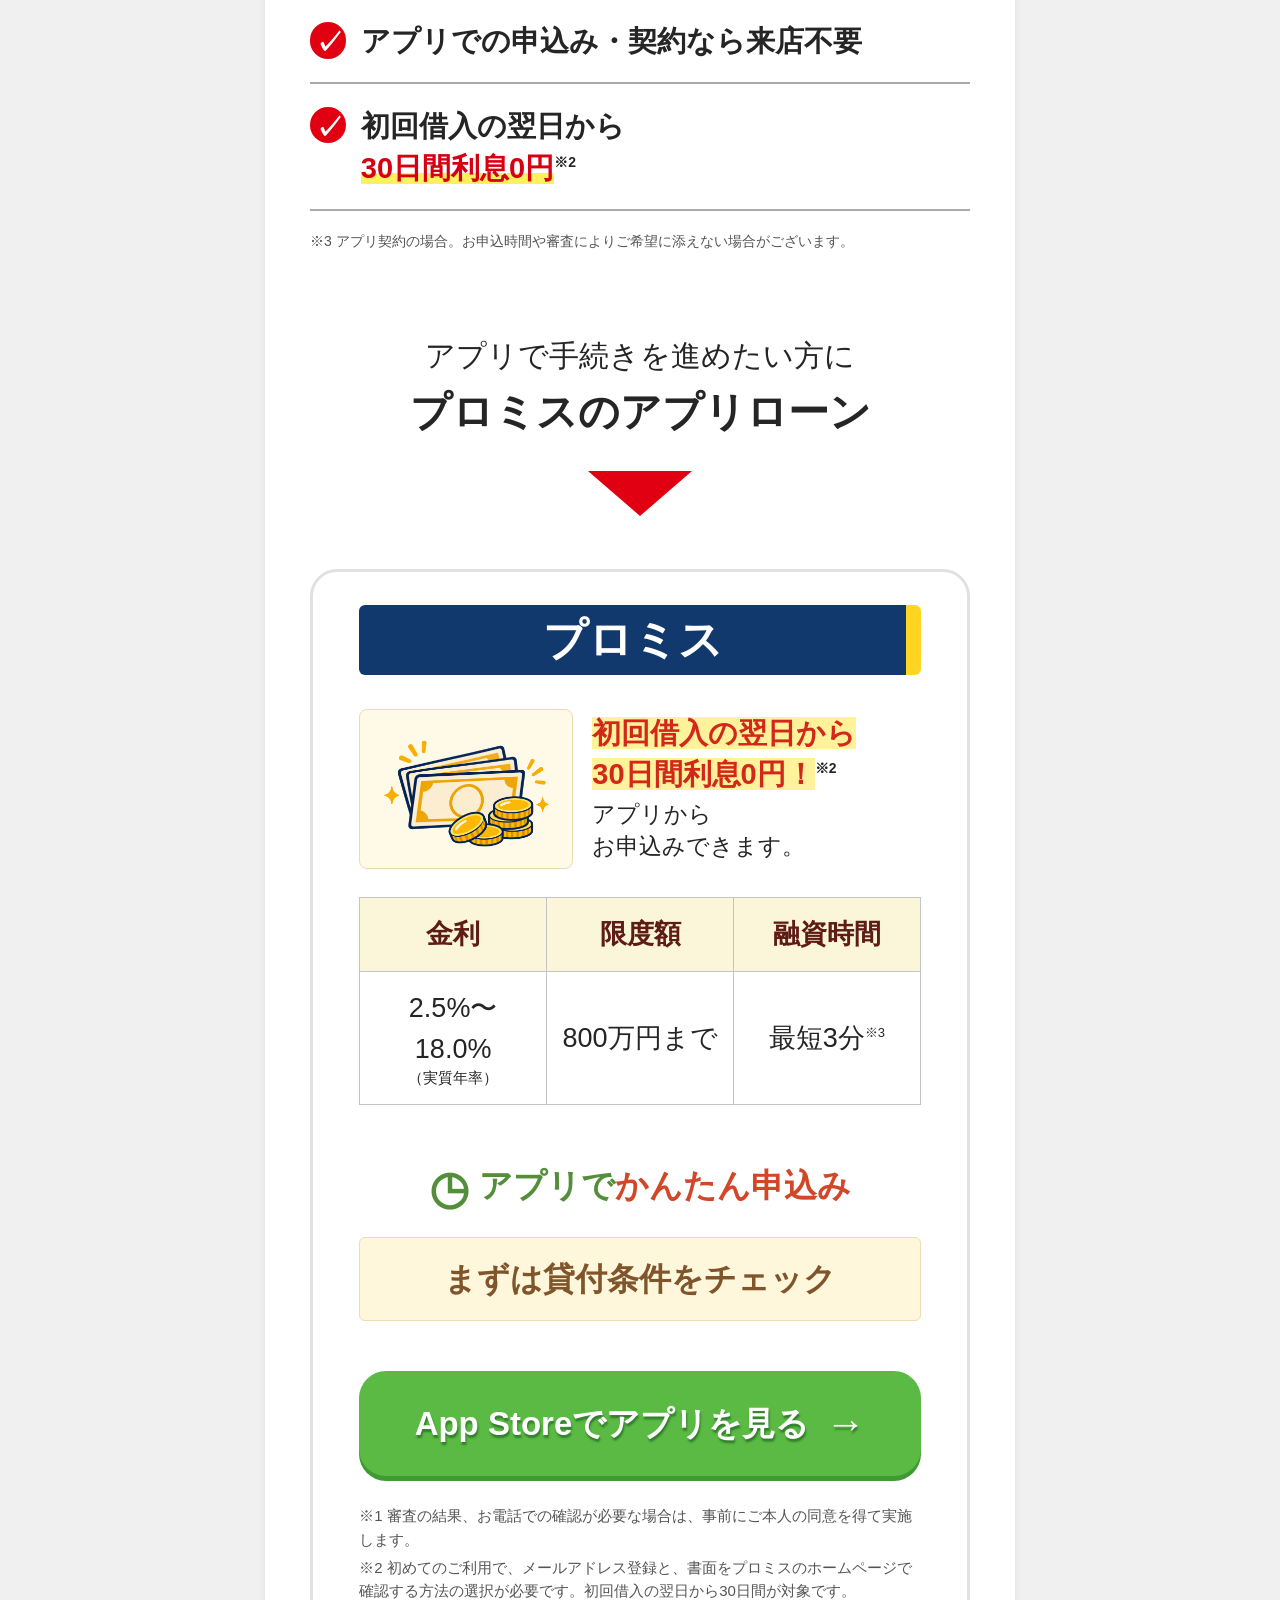
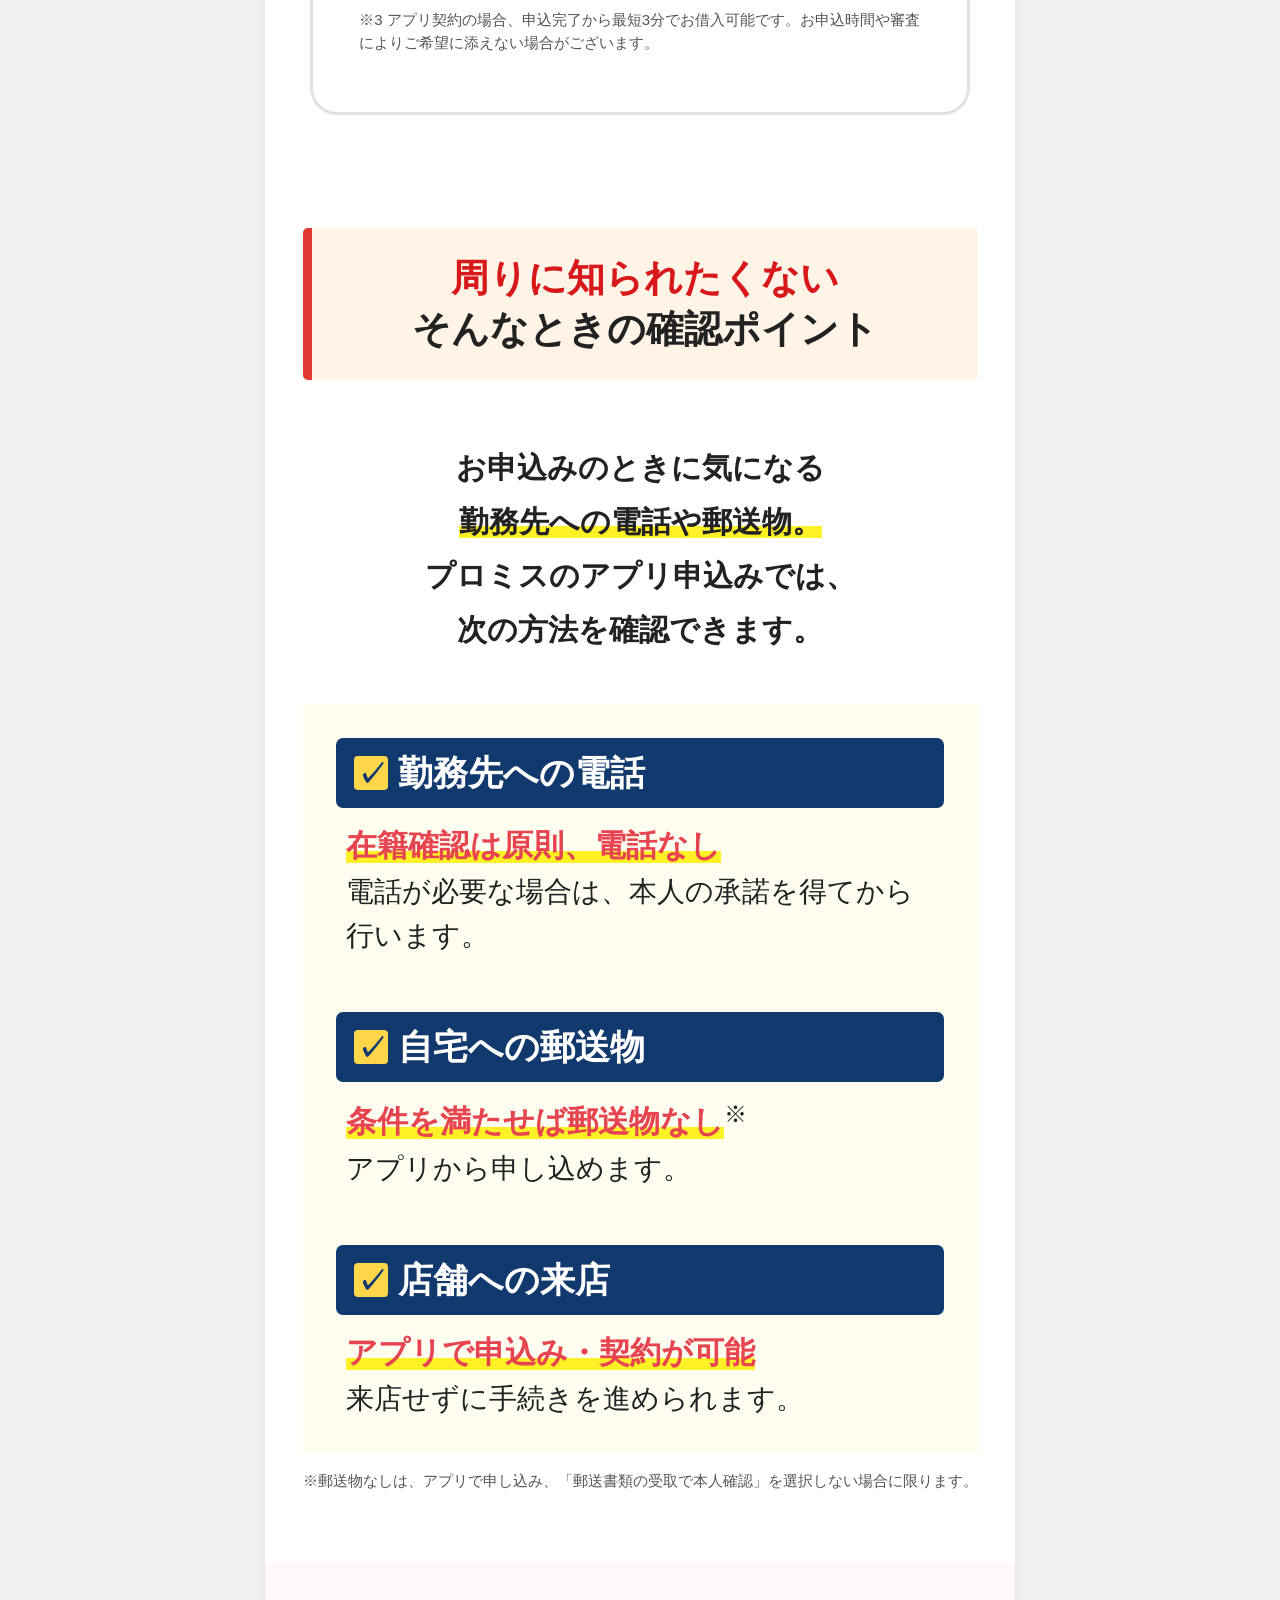
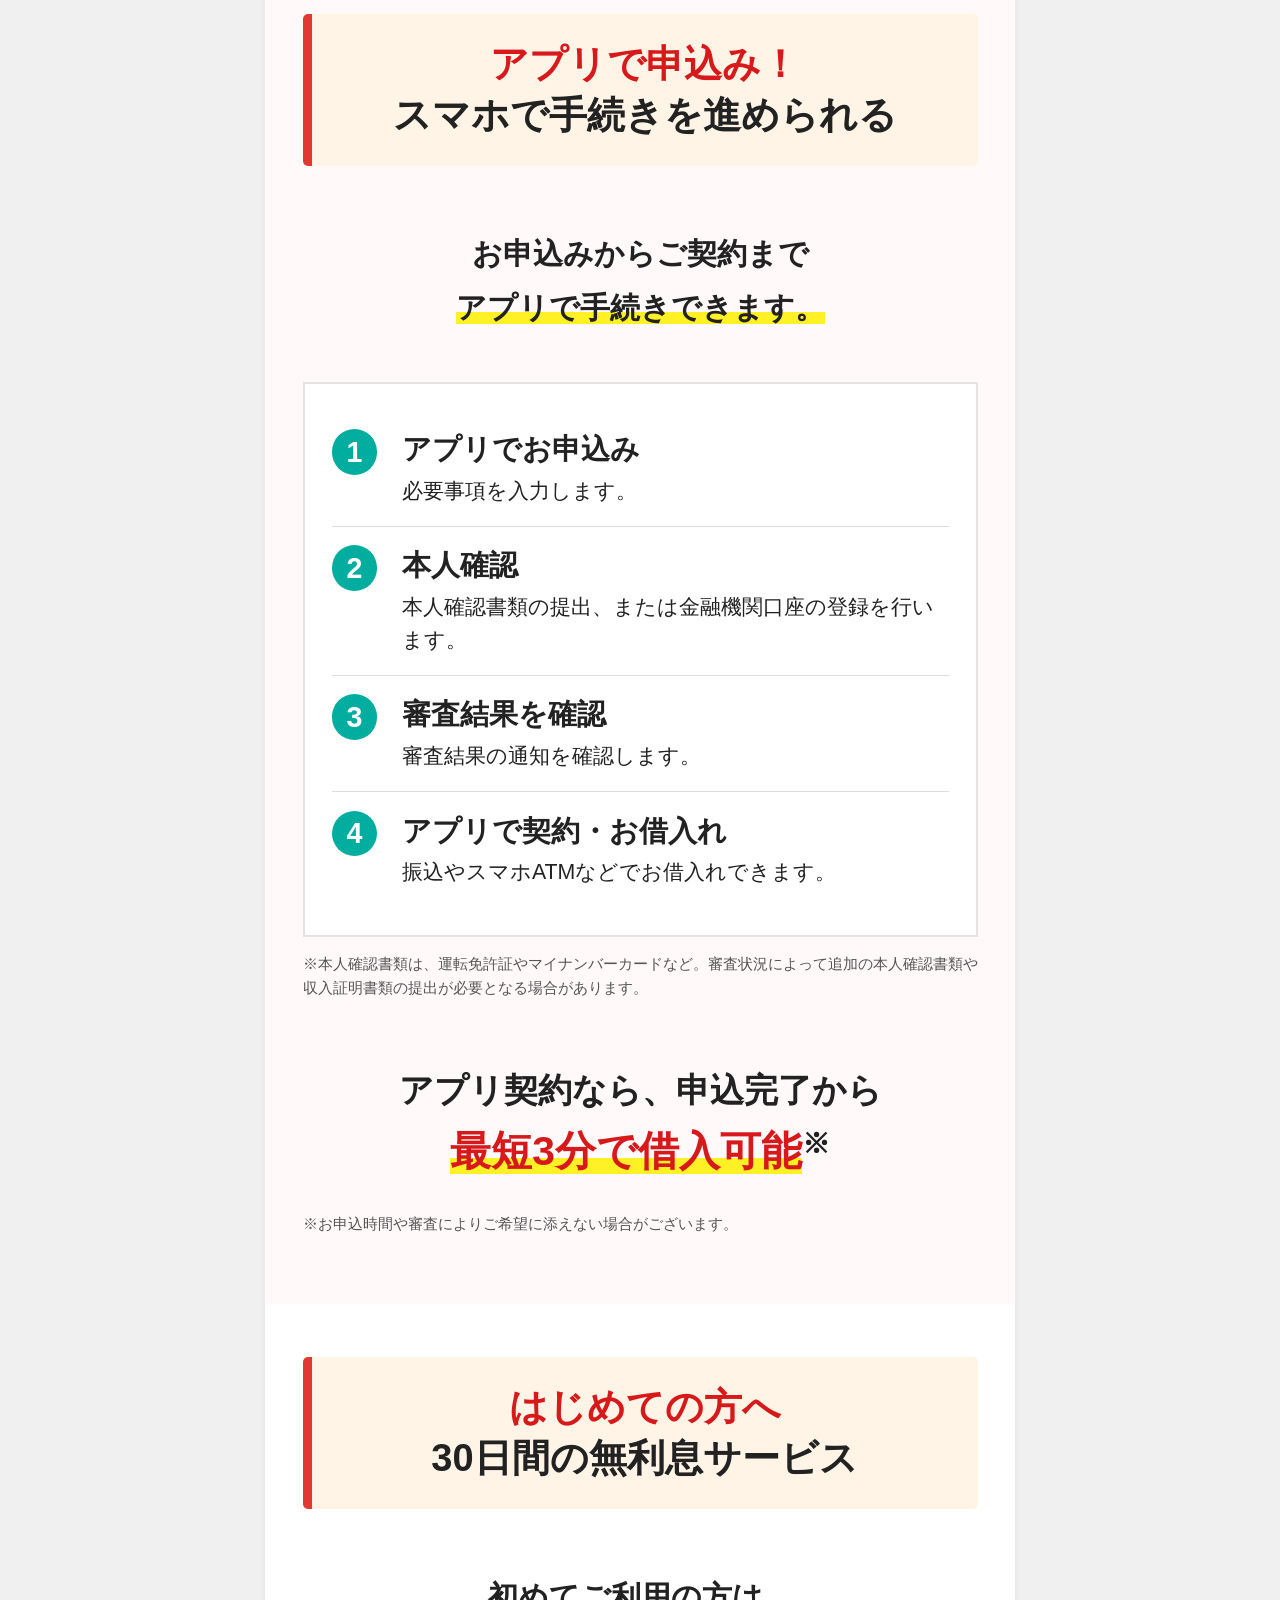
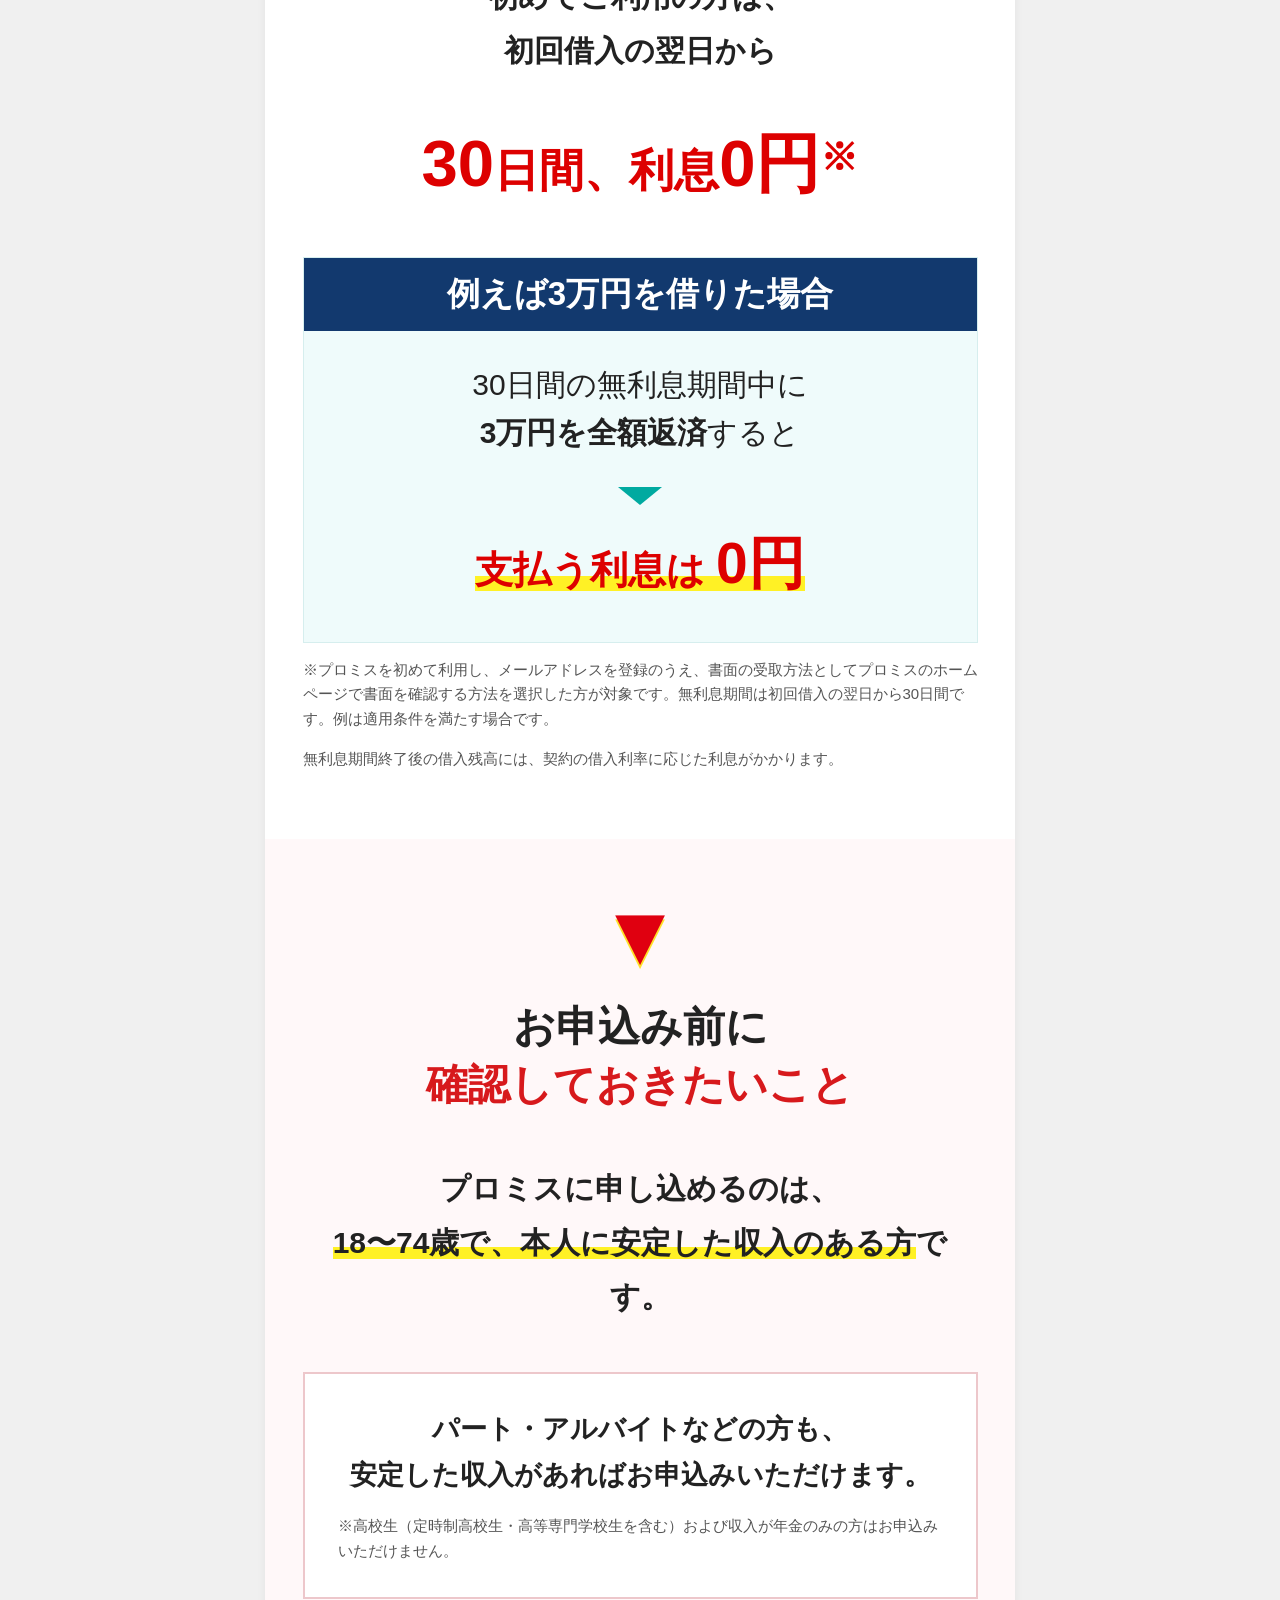
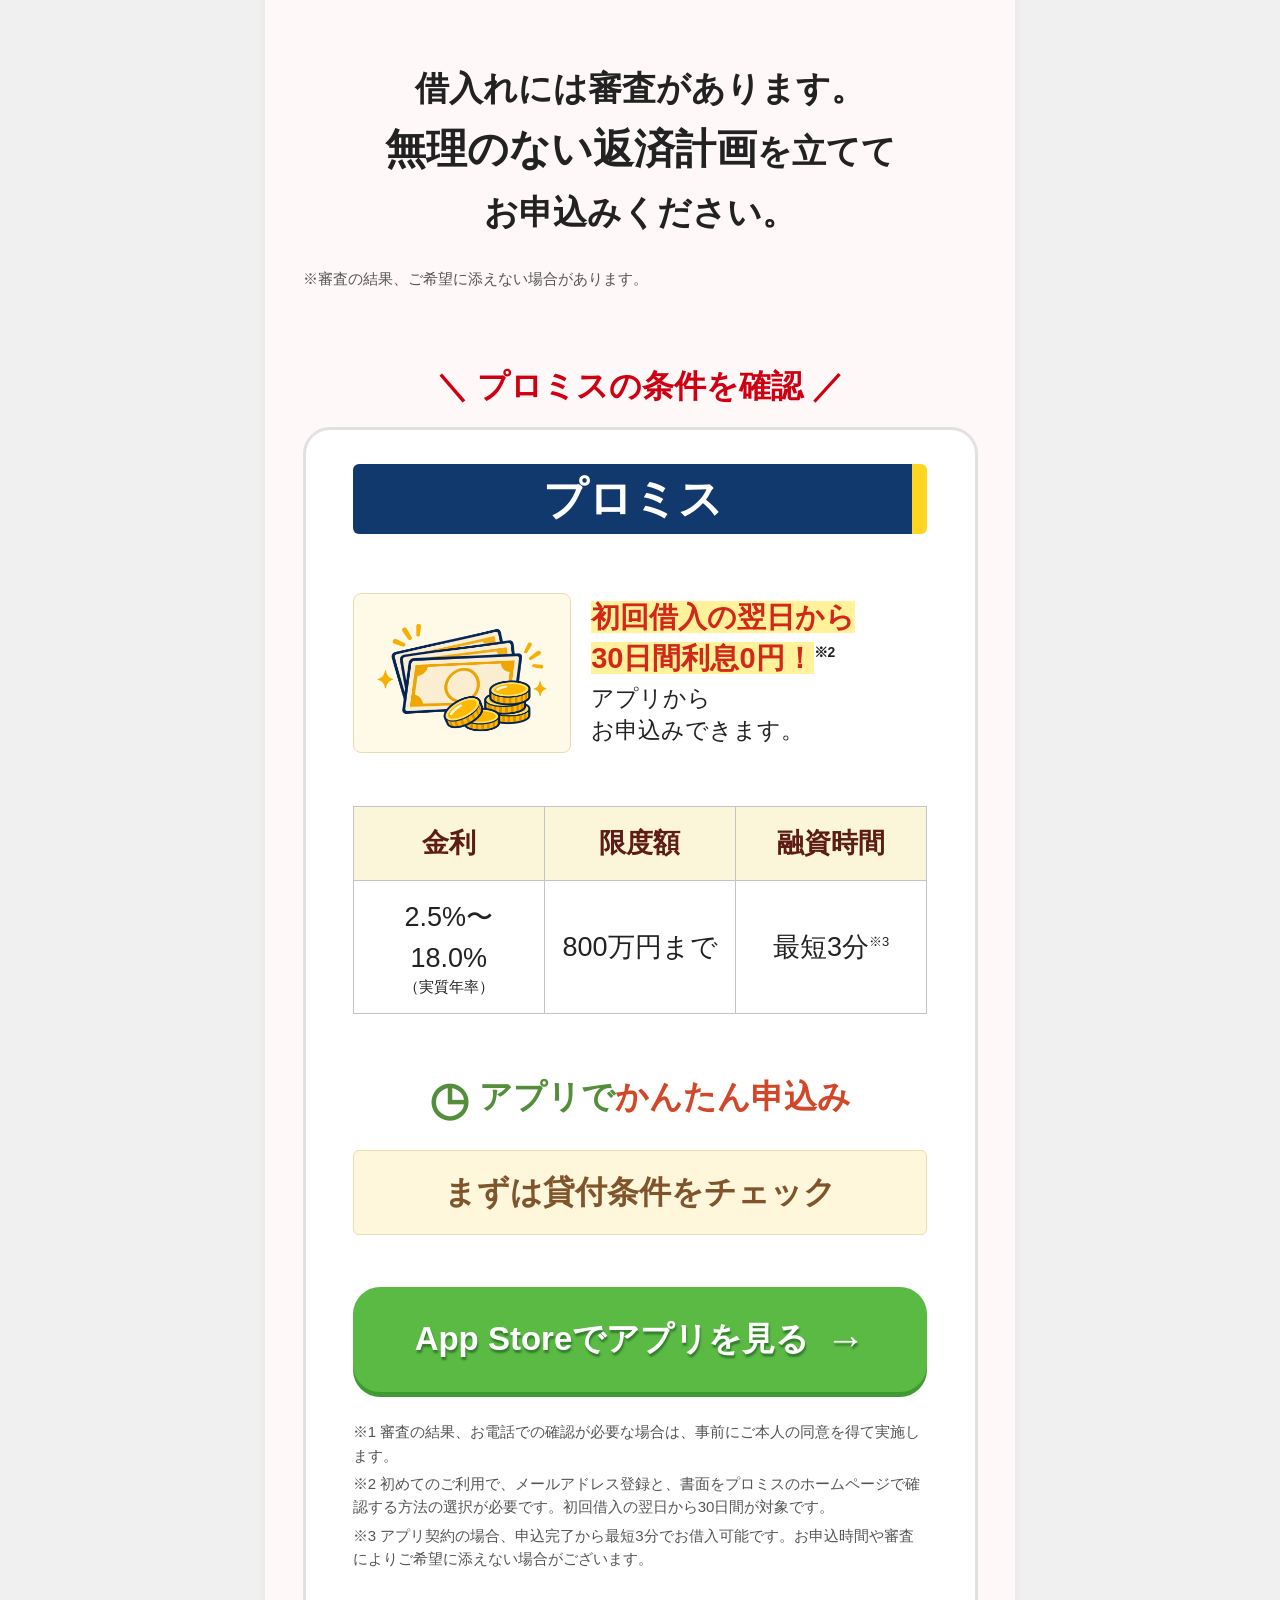
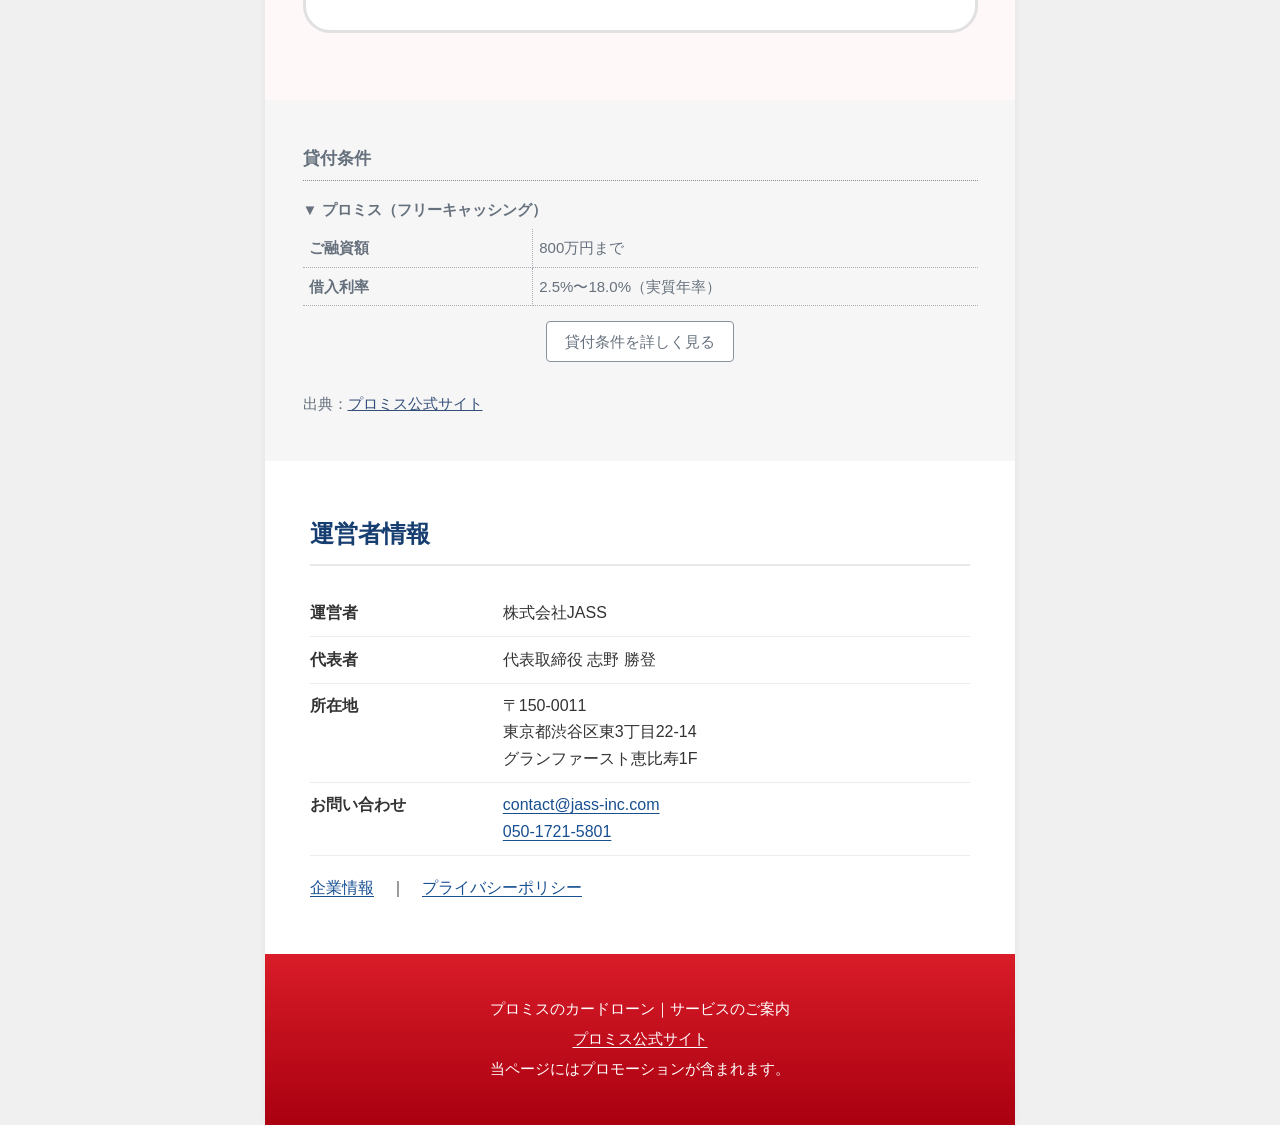
==== commit 2de1de52: "Apply Promise LP review feedback" ====
--- a/variation.html
+++ b/variation.html
@@ -30,7 +30,7 @@
     <div class="top-notes">
       <p>※ アプリ契約の場合、申込完了から最短3分でお借入可能です。お申込時間や審査によりご希望に添えない場合がございます。</p>
       <p>※1 審査の結果、電話による確認が必要な場合は、事前にご本人の同意を得て実施します。</p>
-      <p>※2 初めてのご利用で、メールアドレス登録とWeb明細の選択が必要です。</p>
+      <p>※2 初めてのご利用で、メールアドレス登録と、書面をプロミスのホームページで確認する方法の選択が必要です。</p>
     </div>
 
     <section class="intro" aria-labelledby="intro-heading">
@@ -42,12 +42,15 @@
         <h2 id="intro-heading" class="intro__heading">アプリで申込できる<br><span>プロミス</span>をご紹介</h2>
       </div>
       <a class="campaign-banner" href="https://apps.apple.com/jp/app/id578464265" target="_blank" rel="sponsored noopener noreferrer" aria-label="App Storeでプロミスアプリを見る。初回借入の翌日から30日間利息0円">
-        <div class="campaign-banner__small">はじめてのご利用なら<sup>※2</sup></div>
-        <div class="campaign-banner__main"><span>初回借入の翌日から</span><br><strong>30日間 <em>利息0円</em></strong></div>
-        <div class="campaign-banner__brand">プロミスのアプリローン <span>アプリはこちら ›</span></div>
+        <span class="campaign-banner__art"><img src="variation-money.png" alt=""></span>
+        <span class="campaign-banner__copy">
+          <span class="campaign-banner__small">はじめてのご利用なら<sup>※2</sup></span>
+          <span class="campaign-banner__main"><span>初回借入の翌日から</span><br><strong>30日間 <em>利息0円</em></strong></span>
+          <span class="campaign-banner__brand">アプリはこちら ›</span>
+        </span>
       </a>
       <a class="button button--intro" href="https://apps.apple.com/jp/app/id578464265" target="_blank" rel="sponsored noopener noreferrer">App Storeでアプリを見る <span aria-hidden="true">→</span></a>
-      <p class="section-note">※ 初めてのご利用で、メールアドレス登録とWeb明細の選択が必要です。初回借入の翌日から30日間が対象です。</p>
+      <p class="section-note">※ 初めてのご利用で、メールアドレス登録と、書面をプロミスのホームページで確認する方法の選択が必要です。初回借入の翌日から30日間が対象です。</p>
 
       <p class="intro__reason">プロミスなら、<br><strong class="marker">アプリから手続きが可能。</strong></p>
       <p class="intro__privacy">勤務先への在籍確認は<br><strong>原則、電話なし</strong><sup>※1</sup></p>
@@ -71,9 +74,7 @@
       <article class="offer" id="product" aria-label="プロミスの貸付条件">
         <h3 class="offer__name">プロミス</h3>
         <div class="offer__summary">
-          <div class="offer-banner" aria-label="プロミス、初めての方は30日間利息0円">
-            <span>はじめてなら</span><strong><em>30</em>日間<br>利息<em>0</em>円</strong><small>初回借入の翌日から※2</small>
-          </div>
+          <div class="offer__illustration"><img src="variation-money.png" alt=""></div>
           <p class="offer__appeal"><mark>初回借入の翌日から<br>30日間利息0円！</mark><sup>※2</sup><br><span>アプリから<br>お申込みできます。</span></p>
         </div>
         <table class="offer__spec"><thead><tr><th scope="col">金利</th><th scope="col">限度額</th><th scope="col">融資時間</th></tr></thead><tbody><tr><td>2.5%〜<br>18.0%<small>（実質年率）</small></td><td>800万円まで</td><td>最短3分<sup>※3</sup></td></tr></tbody></table>
@@ -82,7 +83,7 @@
         <a class="button button--offer" href="https://apps.apple.com/jp/app/id578464265" target="_blank" rel="sponsored noopener noreferrer">App Storeでアプリを見る <span aria-hidden="true">→</span></a>
         <div class="offer__notes">
           <p>※1 審査の結果、お電話での確認が必要な場合は、事前にご本人の同意を得て実施します。</p>
-          <p>※2 初めてのご利用で、メールアドレス登録とWeb明細の選択が必要です。初回借入の翌日から30日間が対象です。</p>
+          <p>※2 初めてのご利用で、メールアドレス登録と、書面をプロミスのホームページで確認する方法の選択が必要です。初回借入の翌日から30日間が対象です。</p>
           <p>※3 アプリ契約の場合、申込完了から最短3分でお借入可能です。お申込時間や審査によりご希望に添えない場合がございます。</p>
         </div>
       </article>
@@ -133,7 +134,7 @@
     <div class="lower-example__arrow" aria-hidden="true"></div>
     <p class="lower-example__result"><span class="lower-marker">支払う利息は <b>0円</b></span></p>
   </div>
-  <p class="lower-note">※プロミスを初めて利用し、メールアドレスを登録のうえ、書面の受取方法でWeb明細を選択した方が対象です。無利息期間は初回借入の翌日から30日間です。例は適用条件を満たす場合です。</p>
+  <p class="lower-note">※プロミスを初めて利用し、メールアドレスを登録のうえ、書面の受取方法としてプロミスのホームページで書面を確認する方法を選択した方が対象です。無利息期間は初回借入の翌日から30日間です。例は適用条件を満たす場合です。</p>
   <p class="lower-note">無利息期間終了後の借入残高には、契約の借入利率に応じた利息がかかります。</p>
 </section>
 
@@ -151,9 +152,7 @@
   <article class="offer" aria-label="プロミスの貸付条件">
         <h3 class="offer__name">プロミス</h3>
         <div class="offer__summary">
-          <div class="offer-banner" aria-label="プロミス、初めての方は30日間利息0円">
-            <span>はじめてなら</span><strong><em>30</em>日間<br>利息<em>0</em>円</strong><small>初回借入の翌日から※2</small>
-          </div>
+          <div class="offer__illustration"><img src="variation-money.png" alt=""></div>
           <p class="offer__appeal"><mark>初回借入の翌日から<br>30日間利息0円！</mark><sup>※2</sup><br><span>アプリから<br>お申込みできます。</span></p>
         </div>
         <table class="offer__spec"><thead><tr><th scope="col">金利</th><th scope="col">限度額</th><th scope="col">融資時間</th></tr></thead><tbody><tr><td>2.5%〜<br>18.0%<small>（実質年率）</small></td><td>800万円まで</td><td>最短3分<sup>※3</sup></td></tr></tbody></table>
@@ -162,7 +161,7 @@
         <a class="button button--offer" href="https://apps.apple.com/jp/app/id578464265" target="_blank" rel="sponsored noopener noreferrer">App Storeでアプリを見る <span aria-hidden="true">→</span></a>
         <div class="offer__notes">
           <p>※1 審査の結果、お電話での確認が必要な場合は、事前にご本人の同意を得て実施します。</p>
-          <p>※2 初めてのご利用で、メールアドレス登録とWeb明細の選択が必要です。初回借入の翌日から30日間が対象です。</p>
+          <p>※2 初めてのご利用で、メールアドレス登録と、書面をプロミスのホームページで確認する方法の選択が必要です。初回借入の翌日から30日間が対象です。</p>
           <p>※3 アプリ契約の場合、申込完了から最短3分でお借入可能です。お申込時間や審査によりご希望に添えない場合がございます。</p>
         </div>
       </article>
@@ -194,6 +193,17 @@
   <p class="lower-terms__source">出典：<a href="https://cyber.promise.co.jp/contents/html/LP_O.html#product-details" target="_blank" rel="noopener noreferrer">プロミス公式サイト</a></p>
 </section>
 
+<section class="operator-info" aria-labelledby="operator-title">
+  <h2 id="operator-title">運営者情報</h2>
+  <dl>
+    <div><dt>運営者</dt><dd>株式会社JASS</dd></div>
+    <div><dt>代表者</dt><dd>代表取締役 志野 勝登</dd></div>
+    <div><dt>所在地</dt><dd>〒150-0011<br>東京都渋谷区東3丁目22-14<br>グランファースト恵比寿1F</dd></div>
+    <div><dt>お問い合わせ</dt><dd><a href="mailto:contact@jass-inc.com">contact@jass-inc.com</a><br><a href="tel:05017215801">050-1721-5801</a></dd></div>
+  </dl>
+  <p><a href="https://www.jass-inc.com/%E4%BC%81%E6%A5%AD%E6%83%85%E5%A0%B1" target="_blank" rel="noopener noreferrer">企業情報</a>　｜　<a href="https://www.jass-inc.com/%E3%83%97%E3%83%A9%E3%82%A4%E3%83%90%E3%82%B7%E3%83%BC%E3%83%9D%E3%83%AA%E3%82%B7%E3%83%BC" target="_blank" rel="noopener noreferrer">プライバシーポリシー</a></p>
+</section>
+
 <footer class="lower-footer">
   <p>プロミスのカードローン｜サービスのご案内</p>
   <p><a href="https://cyber.promise.co.jp/contents/html/LP_O.html" target="_blank" rel="noopener noreferrer">プロミス公式サイト</a></p>
--- a/variation-styles.css
+++ b/variation-styles.css
@@ -77,3 +77,15 @@
 .fv h1{max-width:88%;font-size:clamp(34px,9.5vw,72px)}
 .fv h1 span{font:inherit;color:inherit;text-shadow:inherit;-webkit-text-stroke:inherit}
 @media(max-width:390px){.fv h1{font-size:clamp(32px,9.5vw,38px)}}
+
+/* 公式バナーを使わず、お金のイラストでご案内。 */
+.campaign-banner{display:grid;grid-template-columns:minmax(0,34%) minmax(0,1fr);align-items:center;gap:3%;padding:5%;border:2px solid #e9d49b;border-radius:12px;background:#fff9e8;color:#153a6d;text-align:left}
+.campaign-banner__art{display:block;min-width:0}
+.campaign-banner__art img{display:block;width:100%;height:auto}
+.campaign-banner__copy{display:block;min-width:0}
+.campaign-banner__small{display:inline-block;padding:.25em .5em;background:#ffdf55;color:#16365e;font-size:clamp(12px,2.8vw,20px)}
+.campaign-banner__main{display:block;padding:5% 0;color:#193d70;font-size:clamp(14px,3.2vw,24px)}
+.campaign-banner__main strong{font-size:1.25em;color:#d62d22}.campaign-banner__main em{color:#d62d22}
+.campaign-banner__brand{display:inline-block;margin:0;padding:.35em .9em;border-radius:20px;background:#155297;color:#fff;font-size:clamp(12px,2.5vw,17px)}
+.offer__illustration{display:grid;place-items:center;min-height:clamp(105px,24vw,160px);padding:4%;border:1px solid #eadbb3;border-radius:8px;background:#fff9e8}
+.offer__illustration img{display:block;width:100%;height:auto;max-height:155px;object-fit:contain}
--- a/variation-lower.css
+++ b/variation-lower.css
@@ -65,3 +65,8 @@
 .lower-point h3 span{background:#ffd64a;color:#12396e}
 .lower-example h3{background:#12396e}
 .lower-footer a{color:#fff;text-underline-offset:3px}
+
+.operator-info{padding:7% 6%;background:#fff;text-align:left;color:#333;font-size:clamp(13px,2.6vw,16px);line-height:1.65}
+.operator-info h2{margin:0 0 1em;padding-bottom:.45em;border-bottom:2px solid #e8e8e8;color:#173e70;font-size:clamp(18px,4vw,24px)}
+.operator-info dl{margin:0}.operator-info dl div{display:grid;grid-template-columns:minmax(5.5em,28%) minmax(0,1fr);gap:.5em;padding:.6em 0;border-bottom:1px solid #ececec}
+.operator-info dt{font-weight:700}.operator-info dd{margin:0;overflow-wrap:anywhere}.operator-info p{margin:1.2em 0 0}.operator-info a{color:#174f91;text-underline-offset:3px}
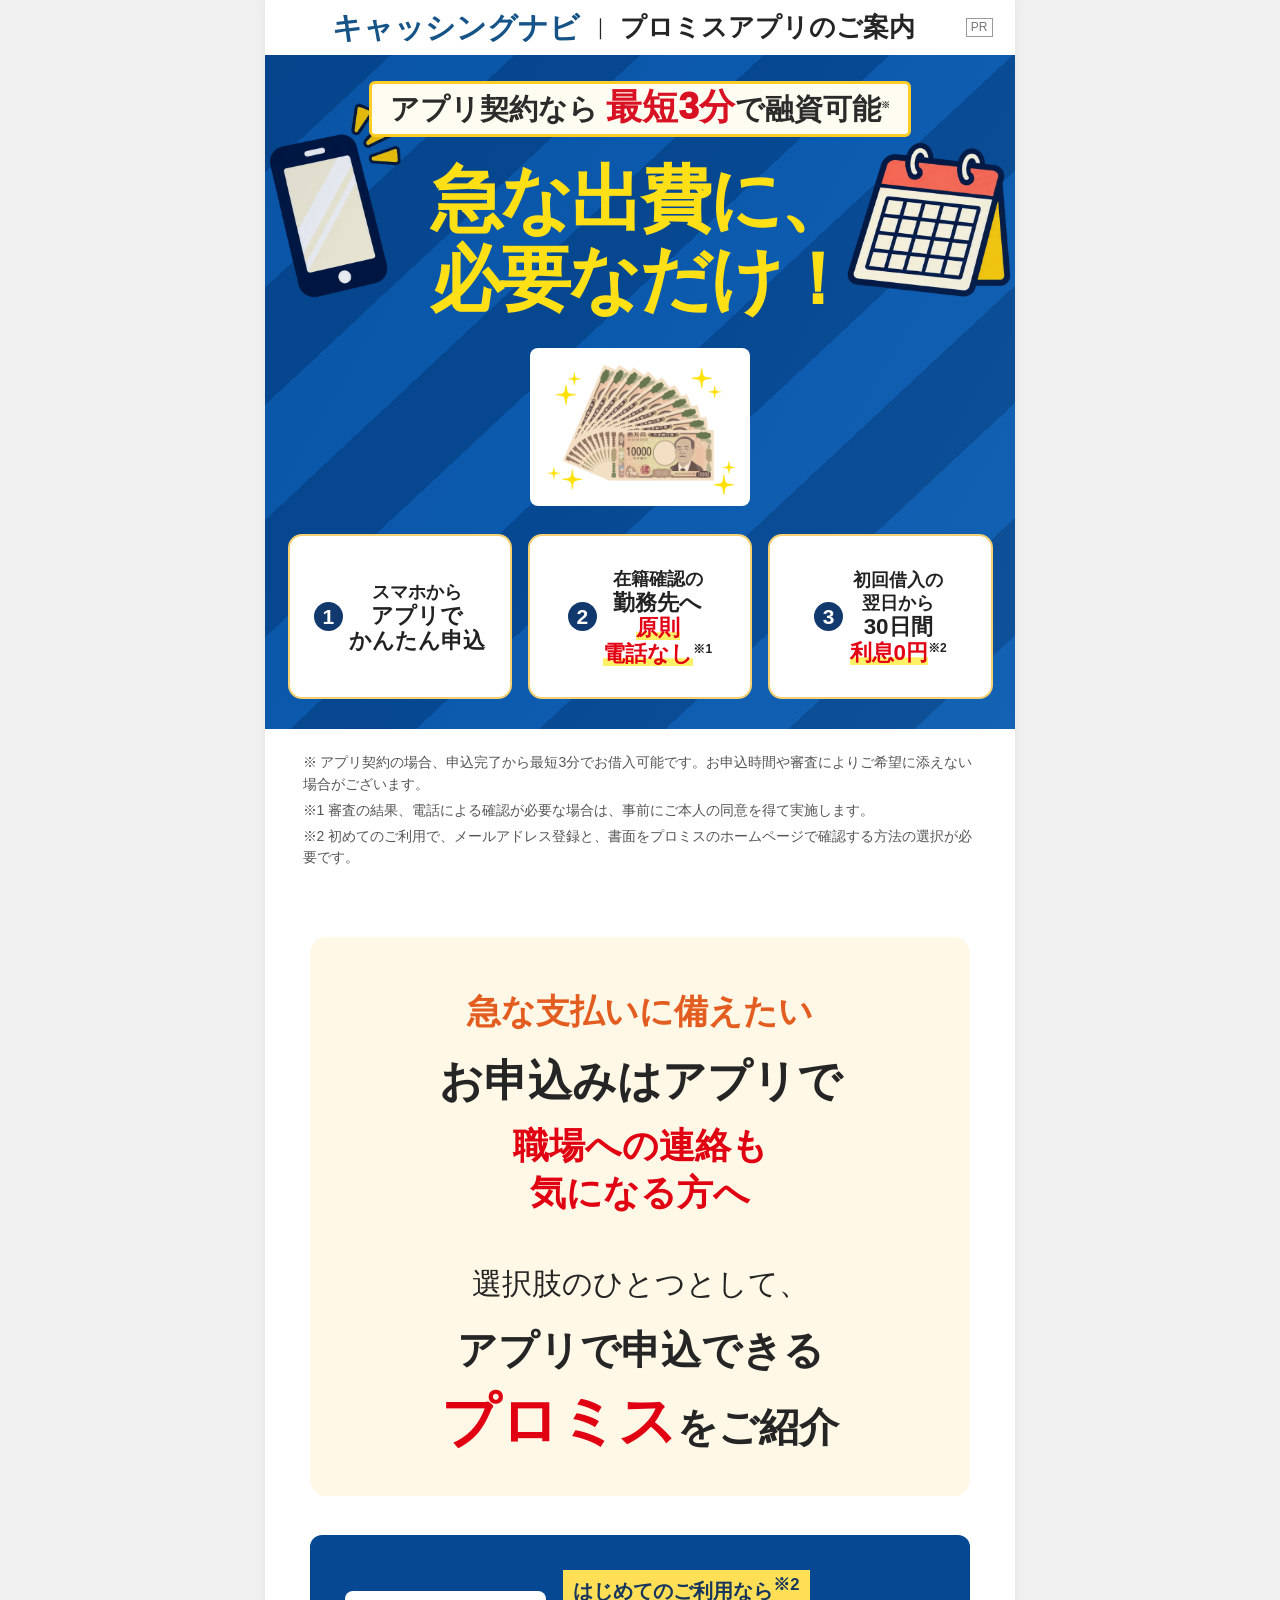
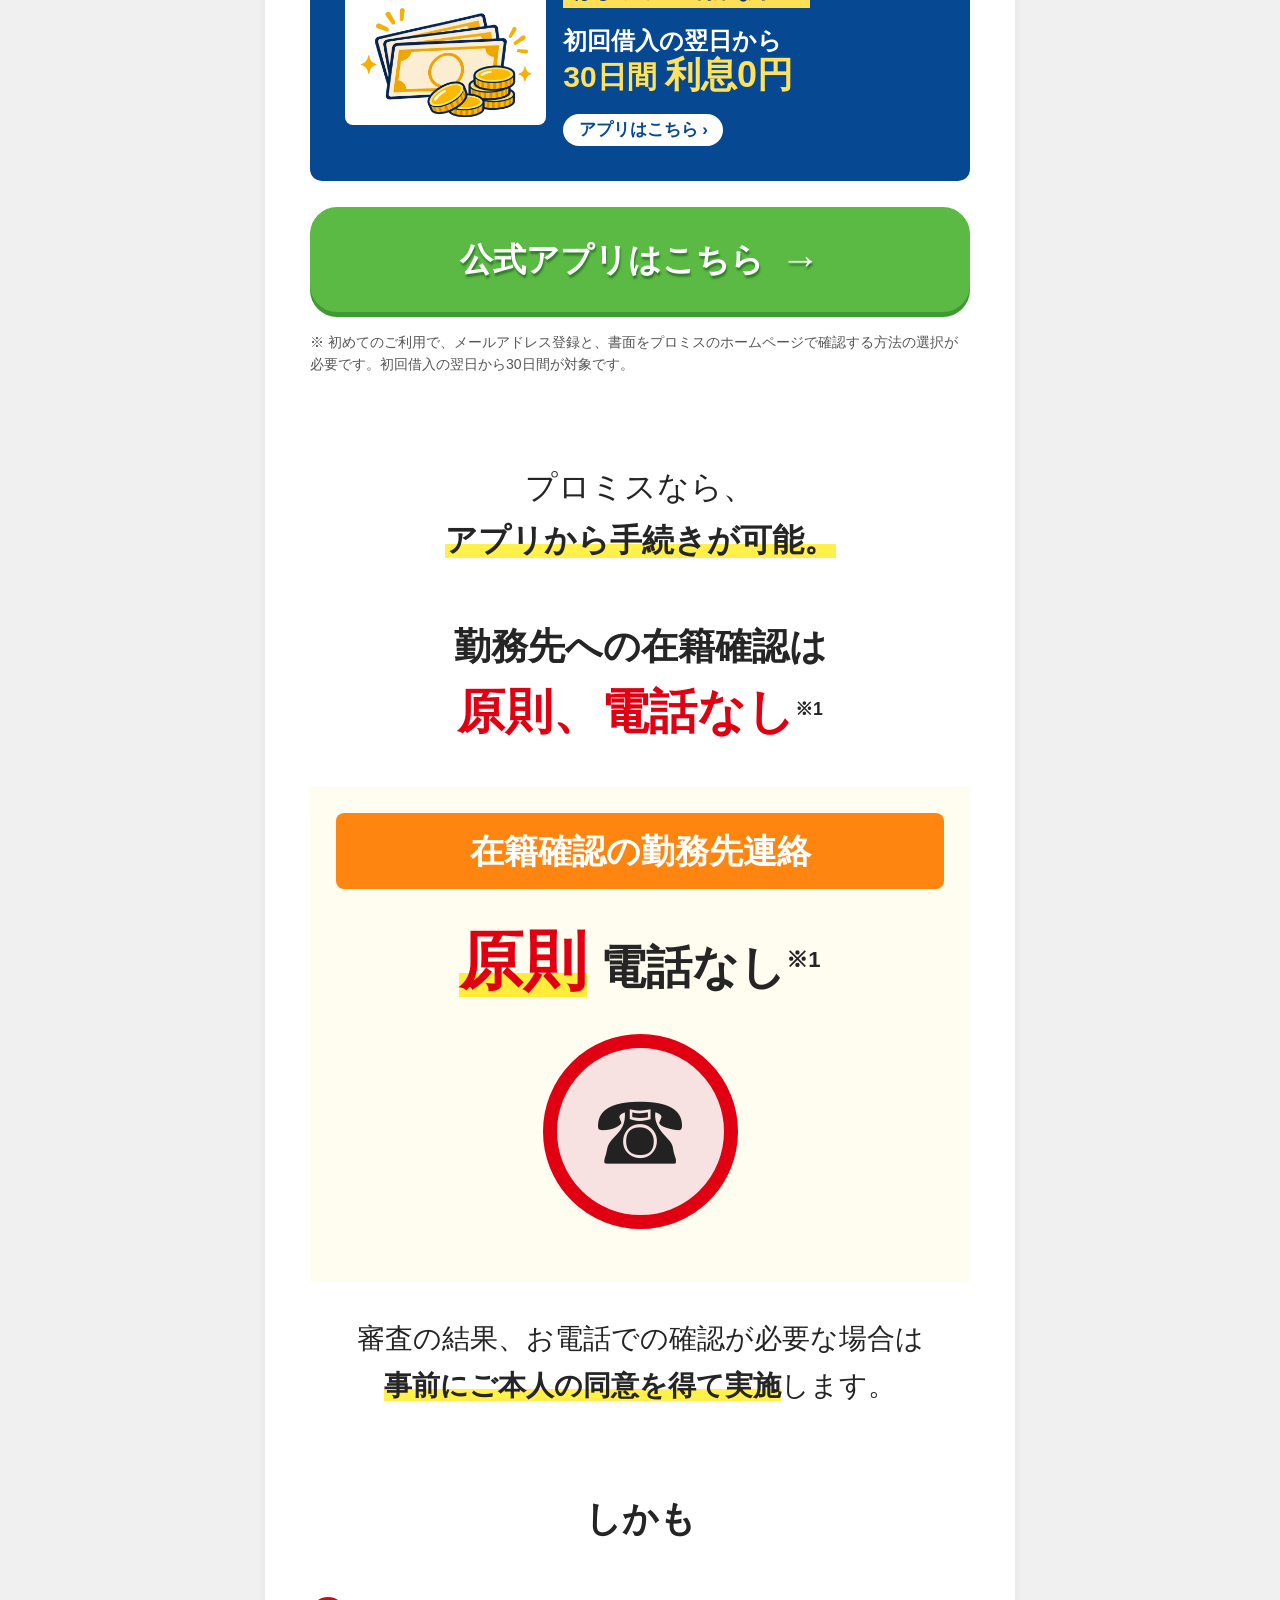
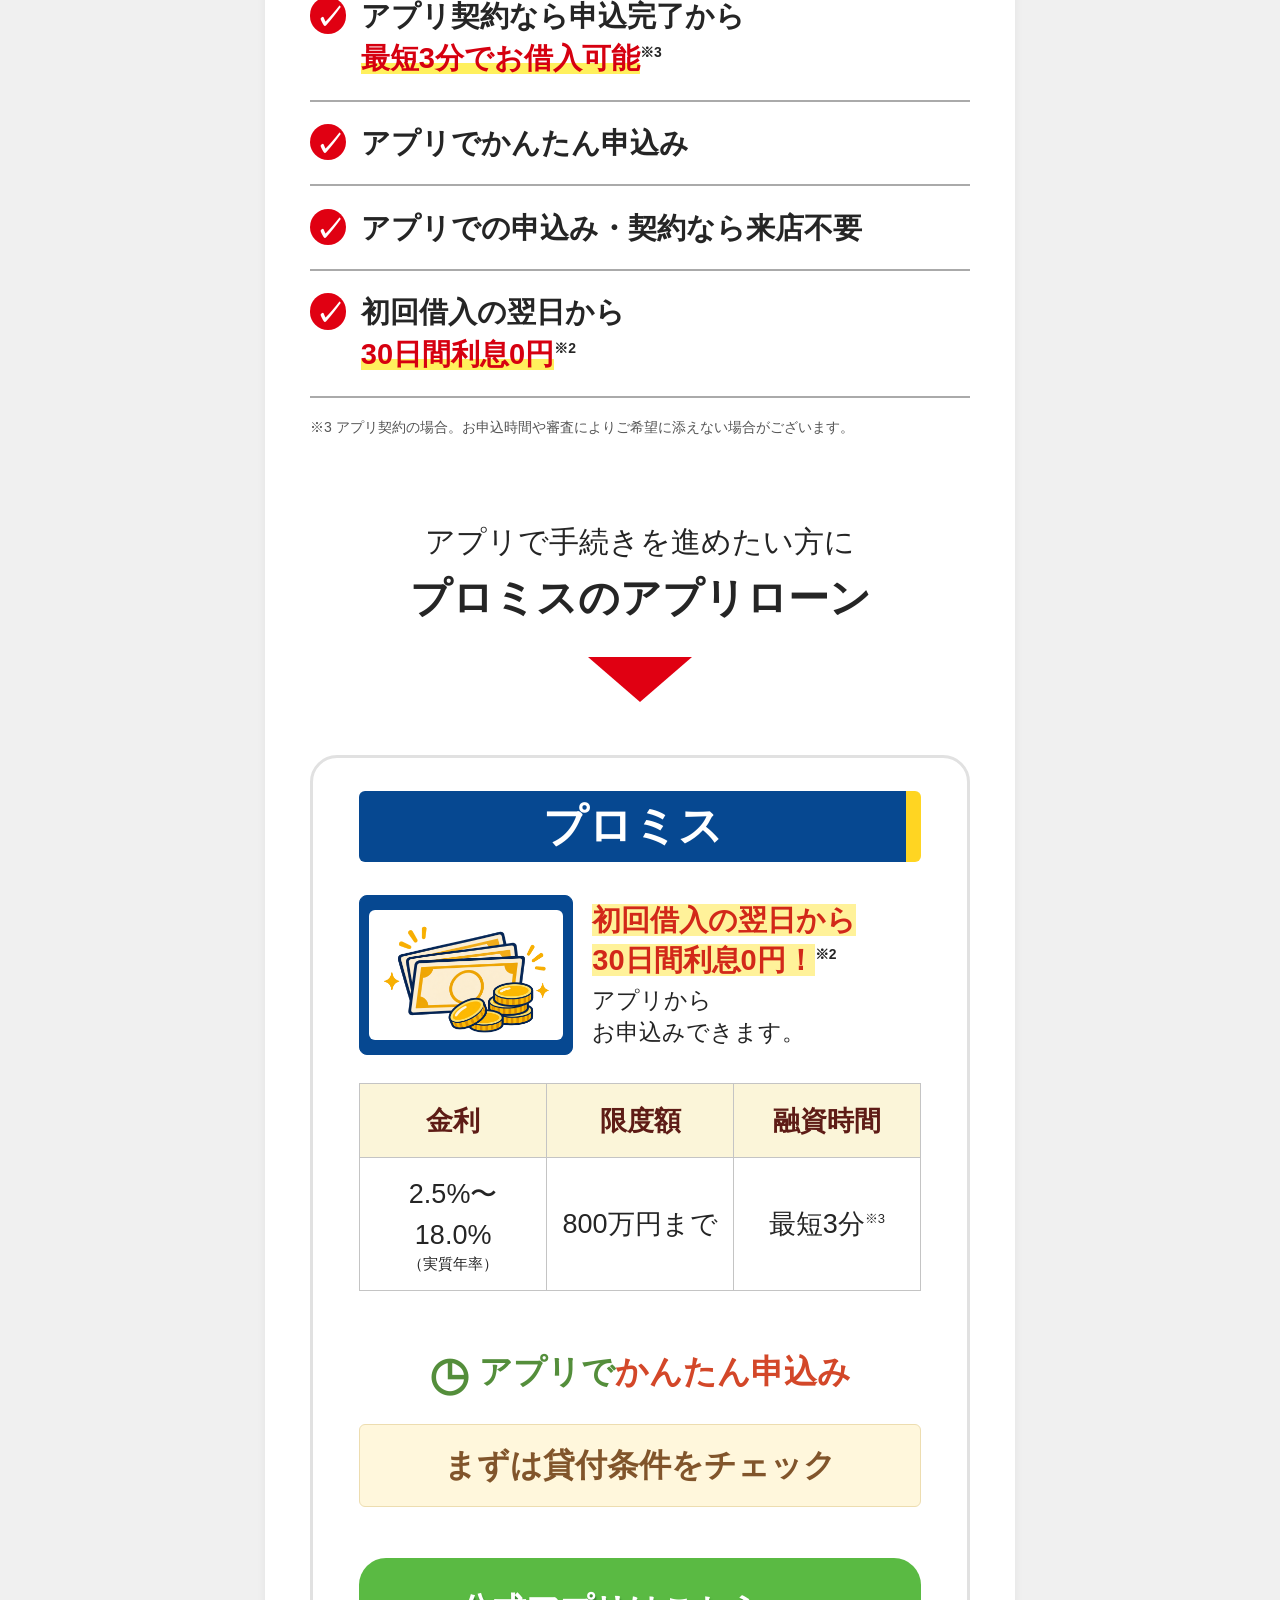
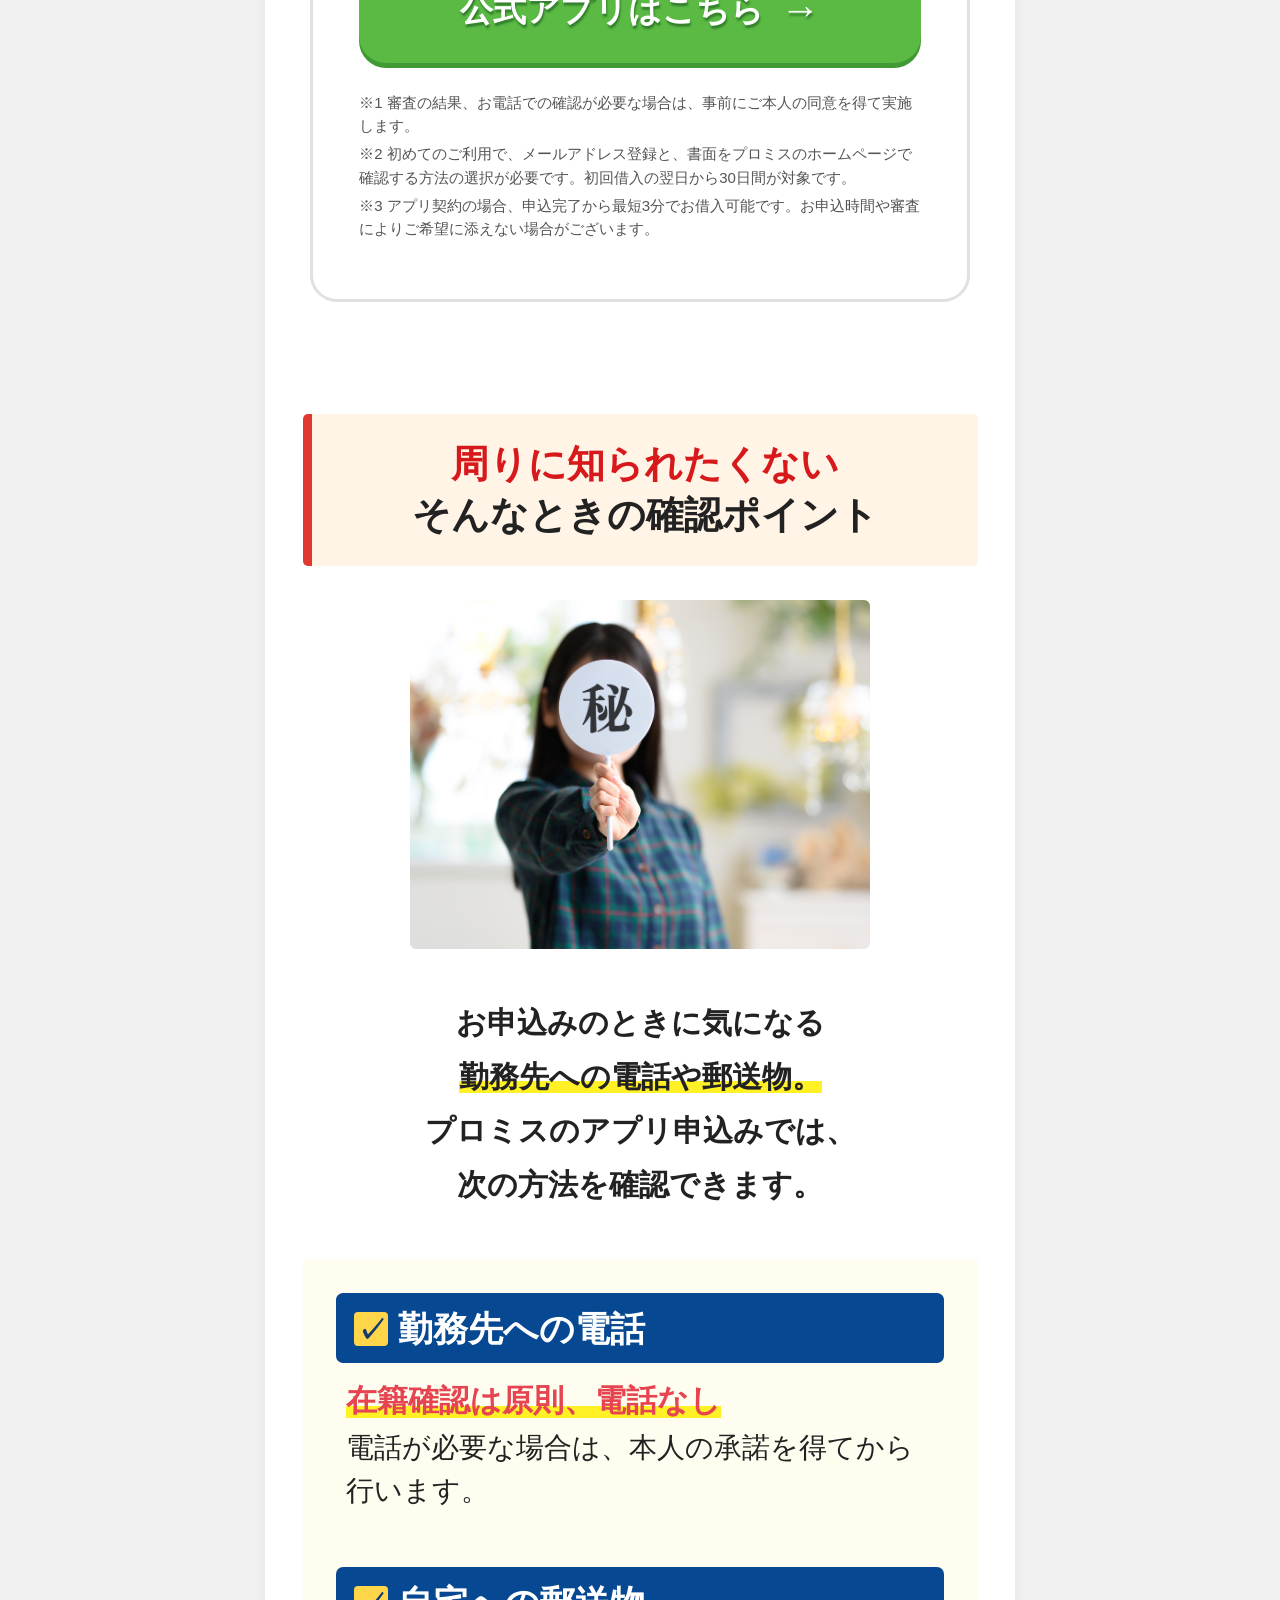
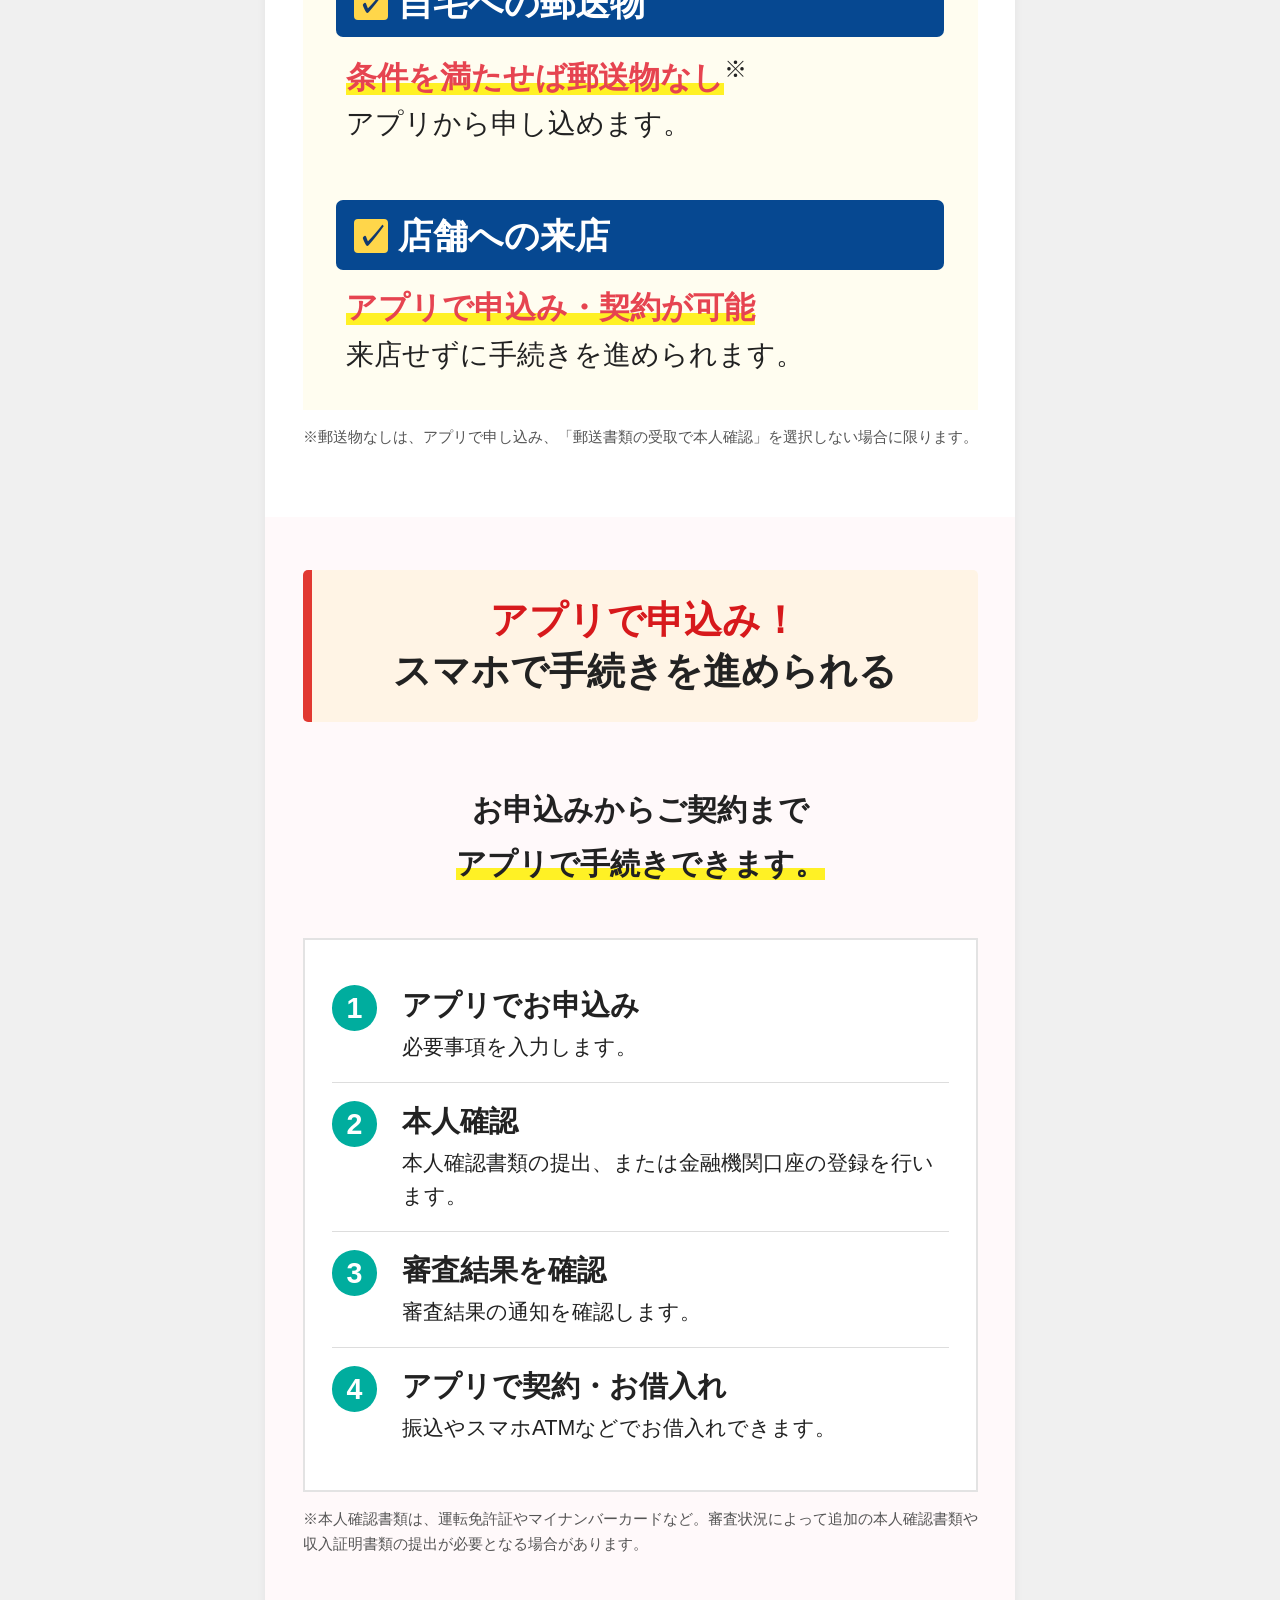
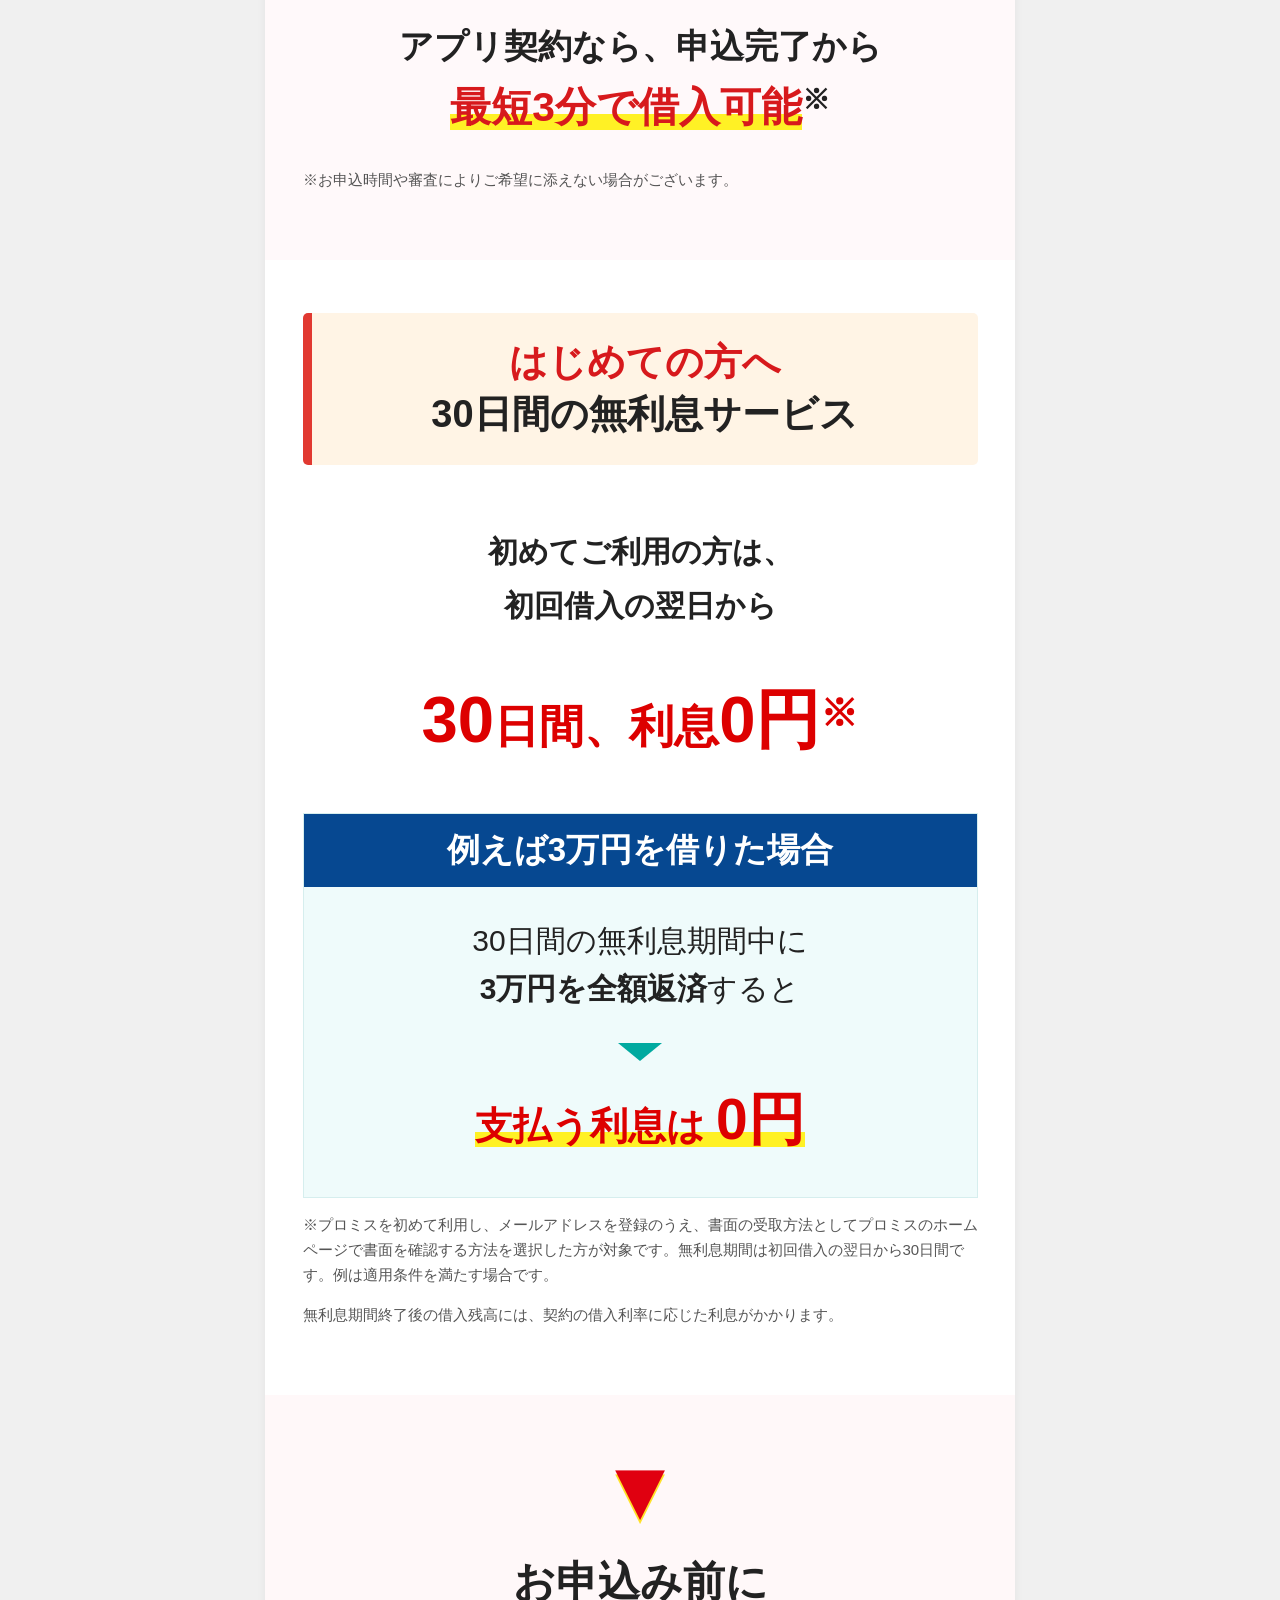
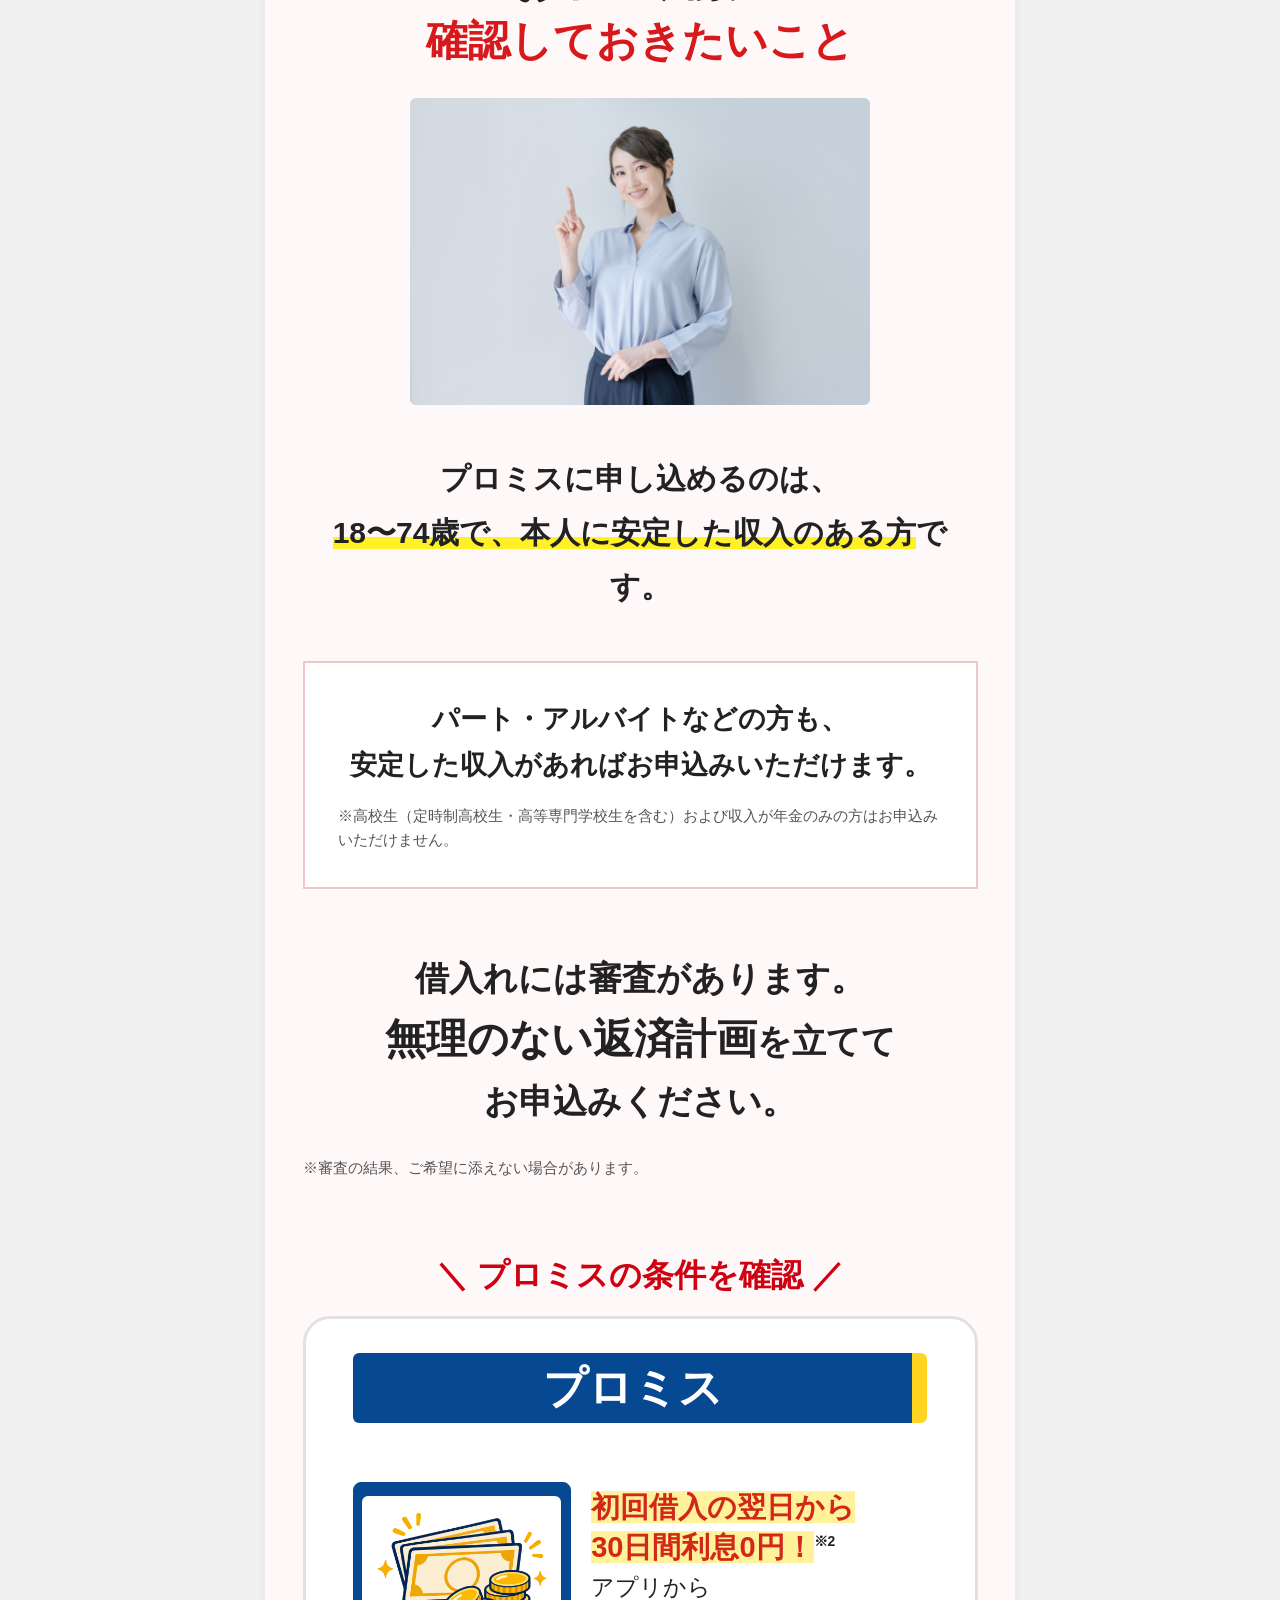
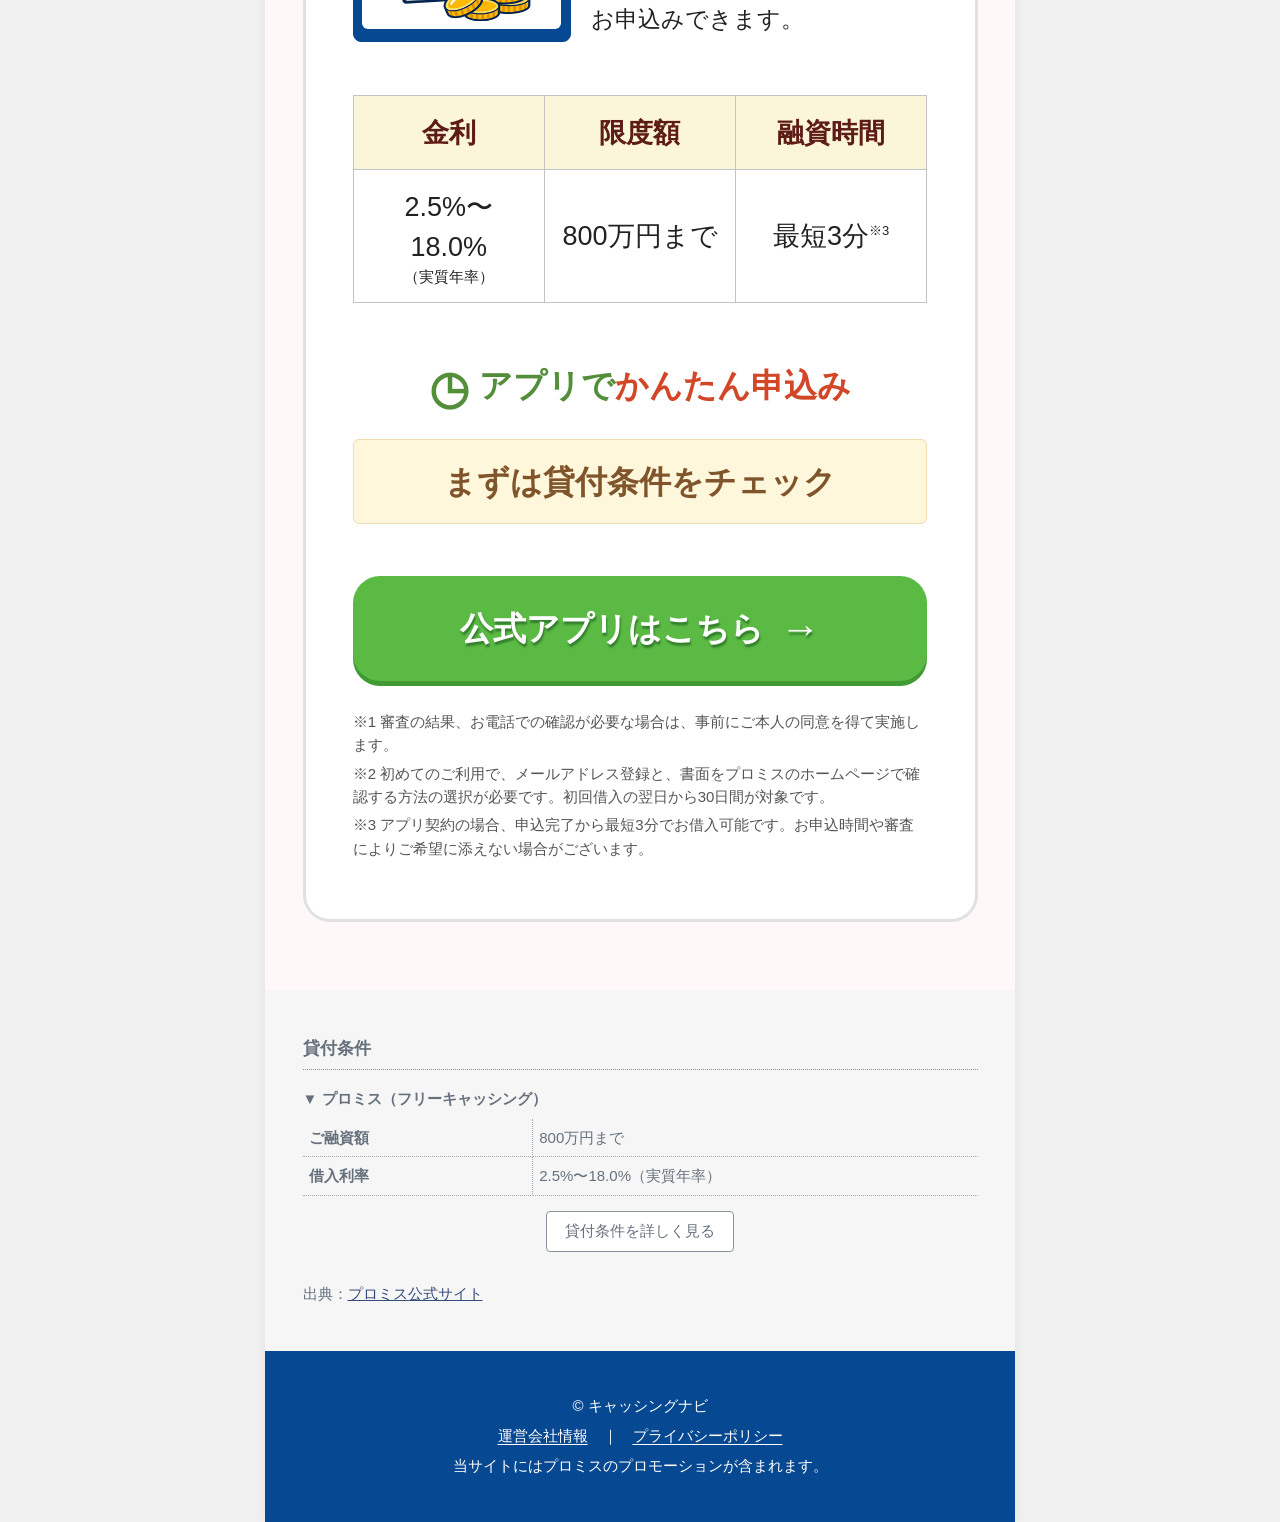
==== commit 19cb5f97: "Apply additional Promise LP feedback" ====
--- a/variation.html
+++ b/variation.html
@@ -5,14 +5,14 @@
   <meta name="viewport" content="width=device-width, initial-scale=1">
   <meta name="robots" content="noindex, nofollow">
   <meta name="description" content="プロミスアプリでのお申込み方法やカードローンの貸付条件をご紹介します。">
-  <title>プロミスアプリ｜サービスのご案内</title>
+  <title>プロミスアプリ｜キャッシングナビ</title>
   <link rel="stylesheet" href="variation-styles.css">
   <link rel="stylesheet" href="variation-lower.css">
 </head>
 <body>
   <main class="lp">
     <header class="lp-header">
-      <span class="lp-header__brand">プロミス</span><span class="lp-header__cross">｜</span><span>アプリローンのご案内</span><span class="lp-header__pr">PR</span>
+      <span class="lp-header__brand">キャッシングナビ</span><span class="lp-header__cross">｜</span><span>プロミスアプリのご案内</span><span class="lp-header__pr">PR</span>
     </header>
 
     <section class="fv" aria-labelledby="fv-title">
@@ -20,6 +20,7 @@
       <div class="fv__content">
         <p class="fv__ribbon">アプリ契約なら <span>最短3分</span><br class="fv__break">で融資可能<sup>※</sup></p>
         <h1 id="fv-title">急な出費に、<br><span>必要なだけ！</span></h1>
+        <div class="fv__money"><img src="variation-fv-money.jpg" alt=""></div>
         <div class="fv__features" aria-label="プロミスの特徴">
           <div class="fv__feature"><i aria-hidden="true">1</i><p><span>スマホから</span><br><strong>アプリで<br>かんたん申込</strong></p></div>
           <div class="fv__feature"><i aria-hidden="true">2</i><p><span>在籍確認の</span><br><strong>勤務先へ<br><em>原則<br>電話なし</em></strong><sup>※1</sup></p></div>
@@ -49,7 +50,7 @@
           <span class="campaign-banner__brand">アプリはこちら ›</span>
         </span>
       </a>
-      <a class="button button--intro" href="https://apps.apple.com/jp/app/id578464265" target="_blank" rel="sponsored noopener noreferrer">App Storeでアプリを見る <span aria-hidden="true">→</span></a>
+      <a class="button button--intro" href="https://apps.apple.com/jp/app/id578464265" target="_blank" rel="sponsored noopener noreferrer">公式アプリはこちら <span aria-hidden="true">→</span></a>
       <p class="section-note">※ 初めてのご利用で、メールアドレス登録と、書面をプロミスのホームページで確認する方法の選択が必要です。初回借入の翌日から30日間が対象です。</p>
 
       <p class="intro__reason">プロミスなら、<br><strong class="marker">アプリから手続きが可能。</strong></p>
@@ -80,7 +81,7 @@
         <table class="offer__spec"><thead><tr><th scope="col">金利</th><th scope="col">限度額</th><th scope="col">融資時間</th></tr></thead><tbody><tr><td>2.5%〜<br>18.0%<small>（実質年率）</small></td><td>800万円まで</td><td>最短3分<sup>※3</sup></td></tr></tbody></table>
         <div class="offer__callout"><span aria-hidden="true">◷</span> アプリで<span>かんたん申込み</span></div>
         <p class="offer__bar">まずは貸付条件をチェック</p>
-        <a class="button button--offer" href="https://apps.apple.com/jp/app/id578464265" target="_blank" rel="sponsored noopener noreferrer">App Storeでアプリを見る <span aria-hidden="true">→</span></a>
+        <a class="button button--offer" href="https://apps.apple.com/jp/app/id578464265" target="_blank" rel="sponsored noopener noreferrer">公式アプリはこちら <span aria-hidden="true">→</span></a>
         <div class="offer__notes">
           <p>※1 審査の結果、お電話での確認が必要な場合は、事前にご本人の同意を得て実施します。</p>
           <p>※2 初めてのご利用で、メールアドレス登録と、書面をプロミスのホームページで確認する方法の選択が必要です。初回借入の翌日から30日間が対象です。</p>
@@ -92,6 +93,7 @@
     <!-- 最初の商品カードの後に挿入する後半部分 -->
 <section class="lower-section lower-privacy" aria-labelledby="lower-privacy-title">
   <h2 id="lower-privacy-title" class="lower-ribbon"><span><b>周りに知られたくない</b><br>そんなときの確認ポイント</span></h2>
+  <figure class="lower-visual"><img src="variation-privacy-person.jpg" alt="「秘」の札を持つ女性" loading="lazy"></figure>
   <p class="lower-intro">お申込みのときに気になる<br><strong class="lower-marker">勤務先への電話や郵送物。</strong><br>プロミスのアプリ申込みでは、<br>次の方法を確認できます。</p>
   <div class="lower-points">
     <div class="lower-point">
@@ -141,6 +143,7 @@
 <section class="lower-section lower-eligibility" aria-labelledby="lower-eligibility-title">
   <div class="lower-down" aria-hidden="true">▼</div>
   <h2 id="lower-eligibility-title" class="lower-eligibility__title">お申込み前に<br><span class="lower-red">確認しておきたいこと</span></h2>
+  <figure class="lower-visual"><img src="variation-eligibility-person.jpg" alt="指を立てて案内する女性" loading="lazy"></figure>
   <p class="lower-intro">プロミスに申し込めるのは、<br><strong class="lower-marker">18〜74歳で、本人に安定した収入のある方</strong>です。</p>
   <div class="lower-eligibility__box">
     <p>パート・アルバイトなどの方も、<br>安定した収入があればお申込みいただけます。</p>
@@ -158,7 +161,7 @@
         <table class="offer__spec"><thead><tr><th scope="col">金利</th><th scope="col">限度額</th><th scope="col">融資時間</th></tr></thead><tbody><tr><td>2.5%〜<br>18.0%<small>（実質年率）</small></td><td>800万円まで</td><td>最短3分<sup>※3</sup></td></tr></tbody></table>
         <div class="offer__callout"><span aria-hidden="true">◷</span> アプリで<span>かんたん申込み</span></div>
         <p class="offer__bar">まずは貸付条件をチェック</p>
-        <a class="button button--offer" href="https://apps.apple.com/jp/app/id578464265" target="_blank" rel="sponsored noopener noreferrer">App Storeでアプリを見る <span aria-hidden="true">→</span></a>
+        <a class="button button--offer" href="https://apps.apple.com/jp/app/id578464265" target="_blank" rel="sponsored noopener noreferrer">公式アプリはこちら <span aria-hidden="true">→</span></a>
         <div class="offer__notes">
           <p>※1 審査の結果、お電話での確認が必要な場合は、事前にご本人の同意を得て実施します。</p>
           <p>※2 初めてのご利用で、メールアドレス登録と、書面をプロミスのホームページで確認する方法の選択が必要です。初回借入の翌日から30日間が対象です。</p>
@@ -193,24 +196,13 @@
   <p class="lower-terms__source">出典：<a href="https://cyber.promise.co.jp/contents/html/LP_O.html#product-details" target="_blank" rel="noopener noreferrer">プロミス公式サイト</a></p>
 </section>
 
-<section class="operator-info" aria-labelledby="operator-title">
-  <h2 id="operator-title">運営者情報</h2>
-  <dl>
-    <div><dt>運営者</dt><dd>株式会社JASS</dd></div>
-    <div><dt>代表者</dt><dd>代表取締役 志野 勝登</dd></div>
-    <div><dt>所在地</dt><dd>〒150-0011<br>東京都渋谷区東3丁目22-14<br>グランファースト恵比寿1F</dd></div>
-    <div><dt>お問い合わせ</dt><dd><a href="mailto:contact@jass-inc.com">contact@jass-inc.com</a><br><a href="tel:05017215801">050-1721-5801</a></dd></div>
-  </dl>
-  <p><a href="https://www.jass-inc.com/%E4%BC%81%E6%A5%AD%E6%83%85%E5%A0%B1" target="_blank" rel="noopener noreferrer">企業情報</a>　｜　<a href="https://www.jass-inc.com/%E3%83%97%E3%83%A9%E3%82%A4%E3%83%90%E3%82%B7%E3%83%BC%E3%83%9D%E3%83%AA%E3%82%B7%E3%83%BC" target="_blank" rel="noopener noreferrer">プライバシーポリシー</a></p>
-</section>
-
 <footer class="lower-footer">
-  <p>プロミスのカードローン｜サービスのご案内</p>
-  <p><a href="https://cyber.promise.co.jp/contents/html/LP_O.html" target="_blank" rel="noopener noreferrer">プロミス公式サイト</a></p>
-  <p>当ページにはプロモーションが含まれます。</p>
+  <p>© キャッシングナビ</p>
+  <p><a href="variation-operator.html">運営会社情報</a>　｜　<a href="https://www.jass-inc.com/%E3%83%97%E3%83%A9%E3%82%A4%E3%83%90%E3%82%B7%E3%83%BC%E3%83%9D%E3%83%AA%E3%82%B7%E3%83%BC" target="_blank" rel="noopener noreferrer">プライバシーポリシー</a></p>
+  <p>当サイトにはプロミスのプロモーションが含まれます。</p>
 </footer>
 
   </main>
 </body>
-</html>
-
+</html>
+
--- a/variation-styles.css
+++ b/variation-styles.css
@@ -89,3 +89,18 @@
 .campaign-banner__brand{display:inline-block;margin:0;padding:.35em .9em;border-radius:20px;background:#155297;color:#fff;font-size:clamp(12px,2.5vw,17px)}
 .offer__illustration{display:grid;place-items:center;min-height:clamp(105px,24vw,160px);padding:4%;border:1px solid #eadbb3;border-radius:8px;background:#fff9e8}
 .offer__illustration img{display:block;width:100%;height:auto;max-height:155px;object-fit:contain}
+
+/* 見出しは黄色一色とし、指定されたお金の画像をFV内に配置。 */
+.fv h1,.fv h1 span{color:#ffdf16;-webkit-text-stroke:0;text-shadow:none}
+.fv__money{width:min(38%,220px);margin:0 auto 4%;padding:1%;border-radius:8px;background:#fff}
+.fv__money img{display:block;width:100%;height:auto;max-height:150px;object-fit:contain}
+
+/* CWで指定された帯・画像部分をプロミスカラーの青に統一。 */
+.campaign-banner{background:#064891;border-color:#064891}
+.campaign-banner__art{background:#fff;border-radius:8px}
+.campaign-banner__main{color:#fff}
+.campaign-banner__main strong,.campaign-banner__main em{color:#ffe15c}
+.campaign-banner__brand{background:#fff;color:#064891}
+.offer__illustration{background:#064891;border-color:#064891}
+.offer__illustration img{background:#fff;border-radius:6px}
+.offer__name{background:#064891}
--- a/variation-lower.css
+++ b/variation-lower.css
@@ -67,6 +67,14 @@
 .lower-footer a{color:#fff;text-underline-offset:3px}
 
 .operator-info{padding:7% 6%;background:#fff;text-align:left;color:#333;font-size:clamp(13px,2.6vw,16px);line-height:1.65}
-.operator-info h2{margin:0 0 1em;padding-bottom:.45em;border-bottom:2px solid #e8e8e8;color:#173e70;font-size:clamp(18px,4vw,24px)}
+.operator-info h1,.operator-info h2{margin:0 0 1em;padding-bottom:.45em;border-bottom:2px solid #e8e8e8;color:#173e70;font-size:clamp(18px,4vw,24px)}
 .operator-info dl{margin:0}.operator-info dl div{display:grid;grid-template-columns:minmax(5.5em,28%) minmax(0,1fr);gap:.5em;padding:.6em 0;border-bottom:1px solid #ececec}
 .operator-info dt{font-weight:700}.operator-info dd{margin:0;overflow-wrap:anywhere}.operator-info p{margin:1.2em 0 0}.operator-info a{color:#174f91;text-underline-offset:3px}
+
+/* 指定された写真と、フッターの案内。 */
+.lower-privacy .lower-ribbon{margin-bottom:5%}
+.lower-visual{width:min(100%,460px);margin:4% auto 6%}
+.lower-visual img{display:block;width:100%;height:auto;border-radius:6px}
+.lower-footer{background:#064891}
+.operator-back{display:inline-block;margin-top:1.2em;color:#174f91;text-underline-offset:3px}
+.lower-point h3,.lower-example h3{background:#064891}
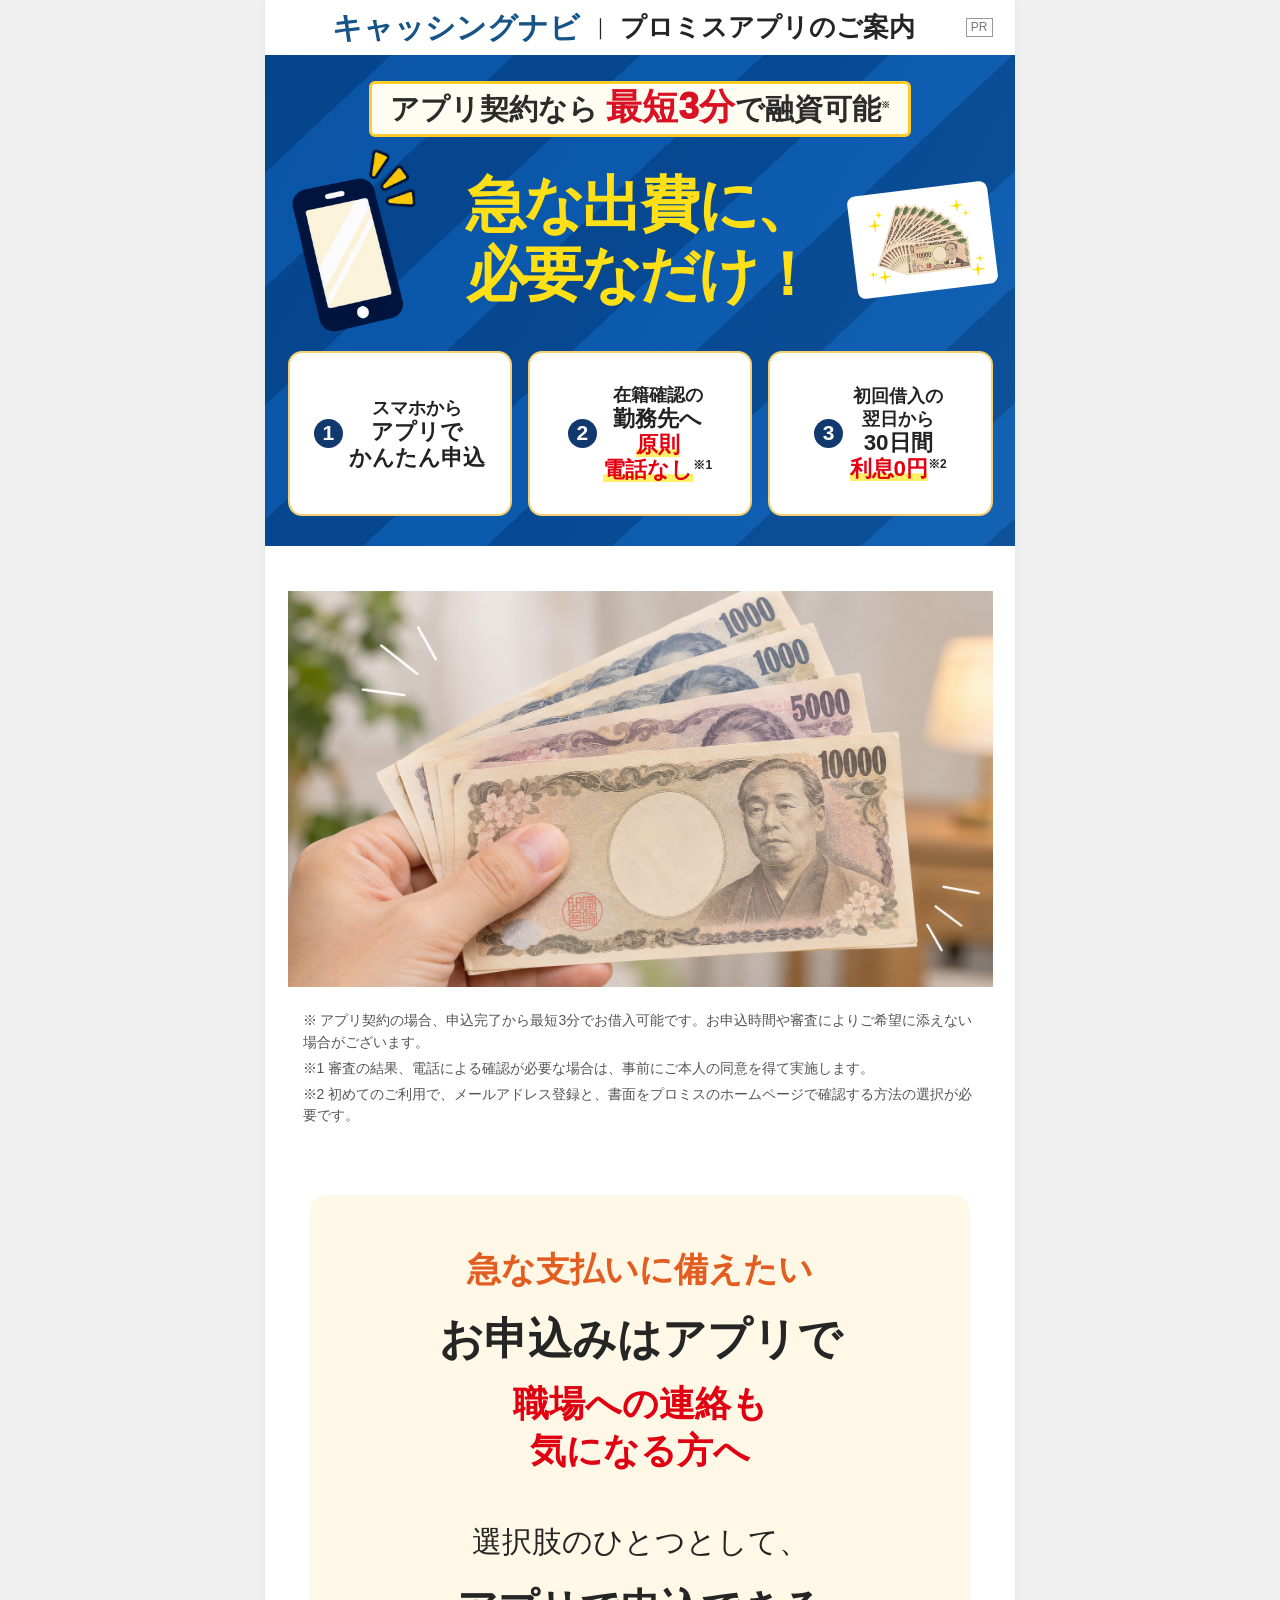
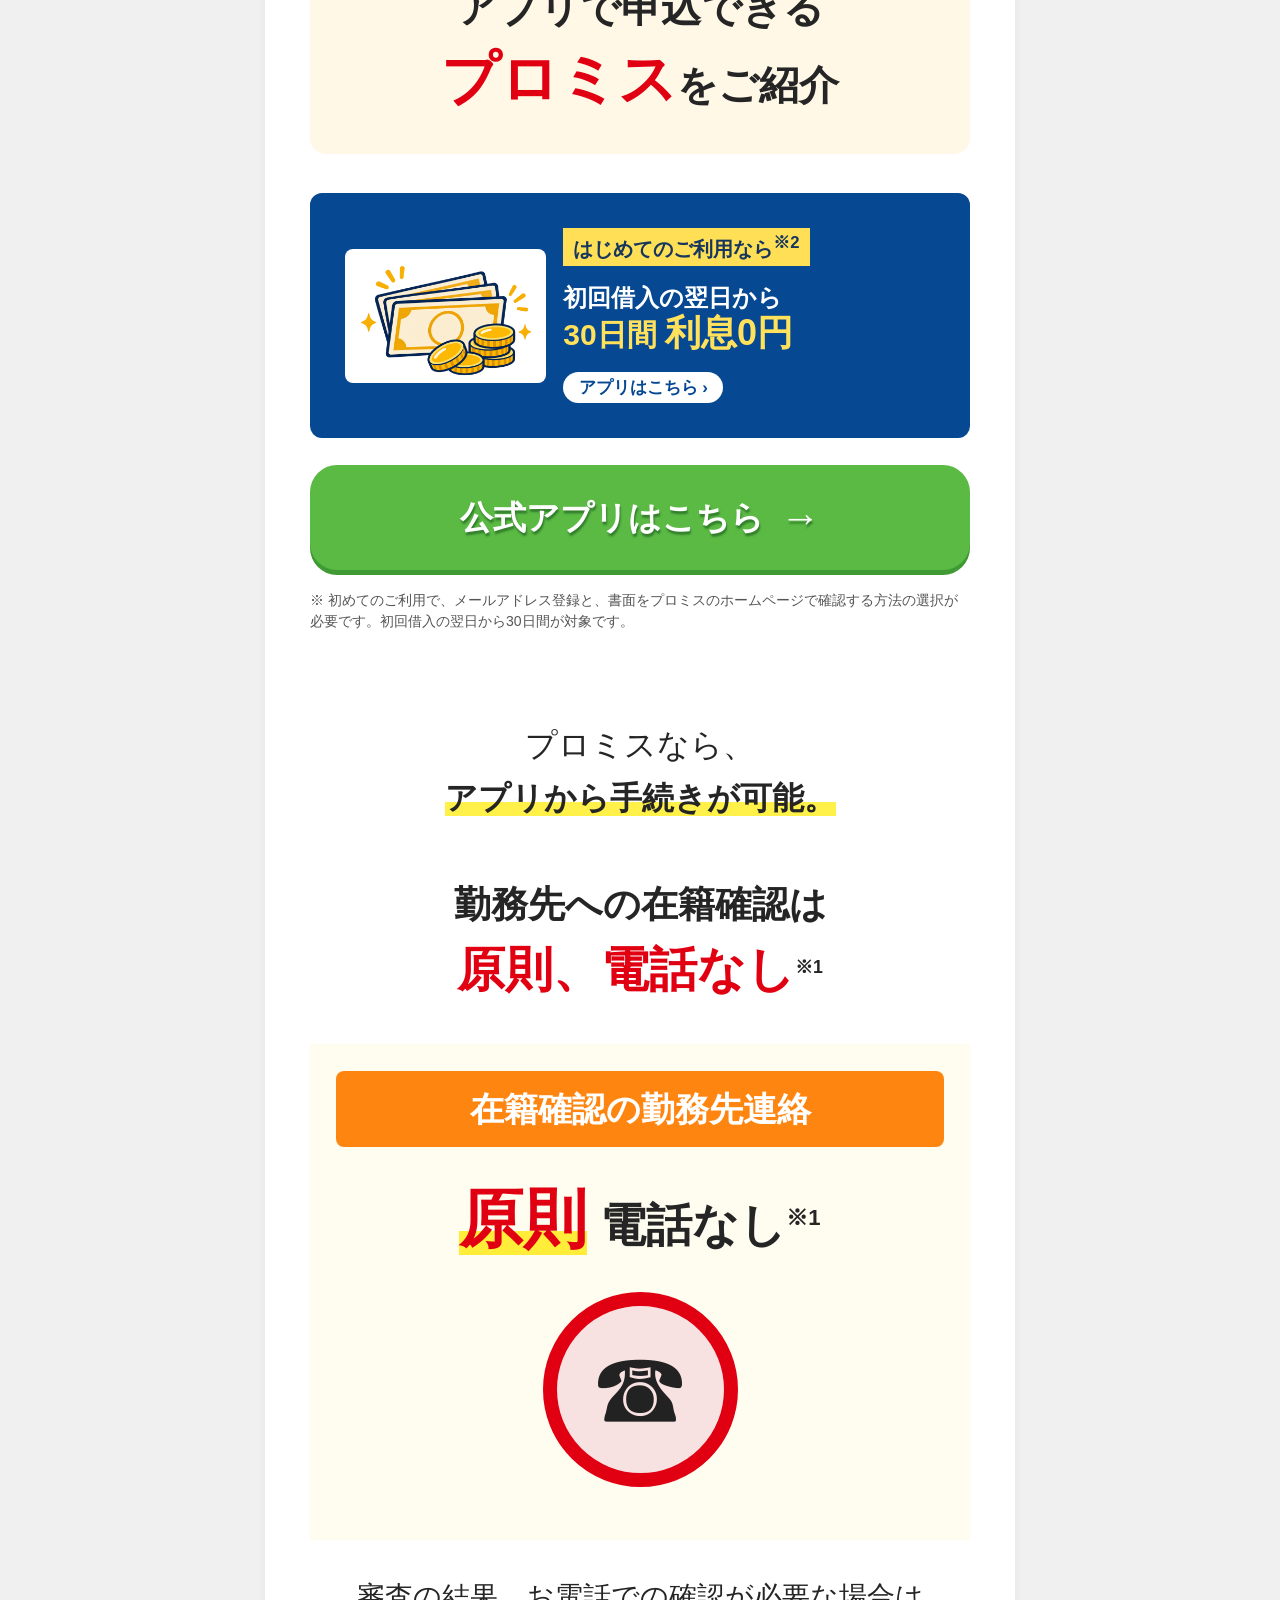
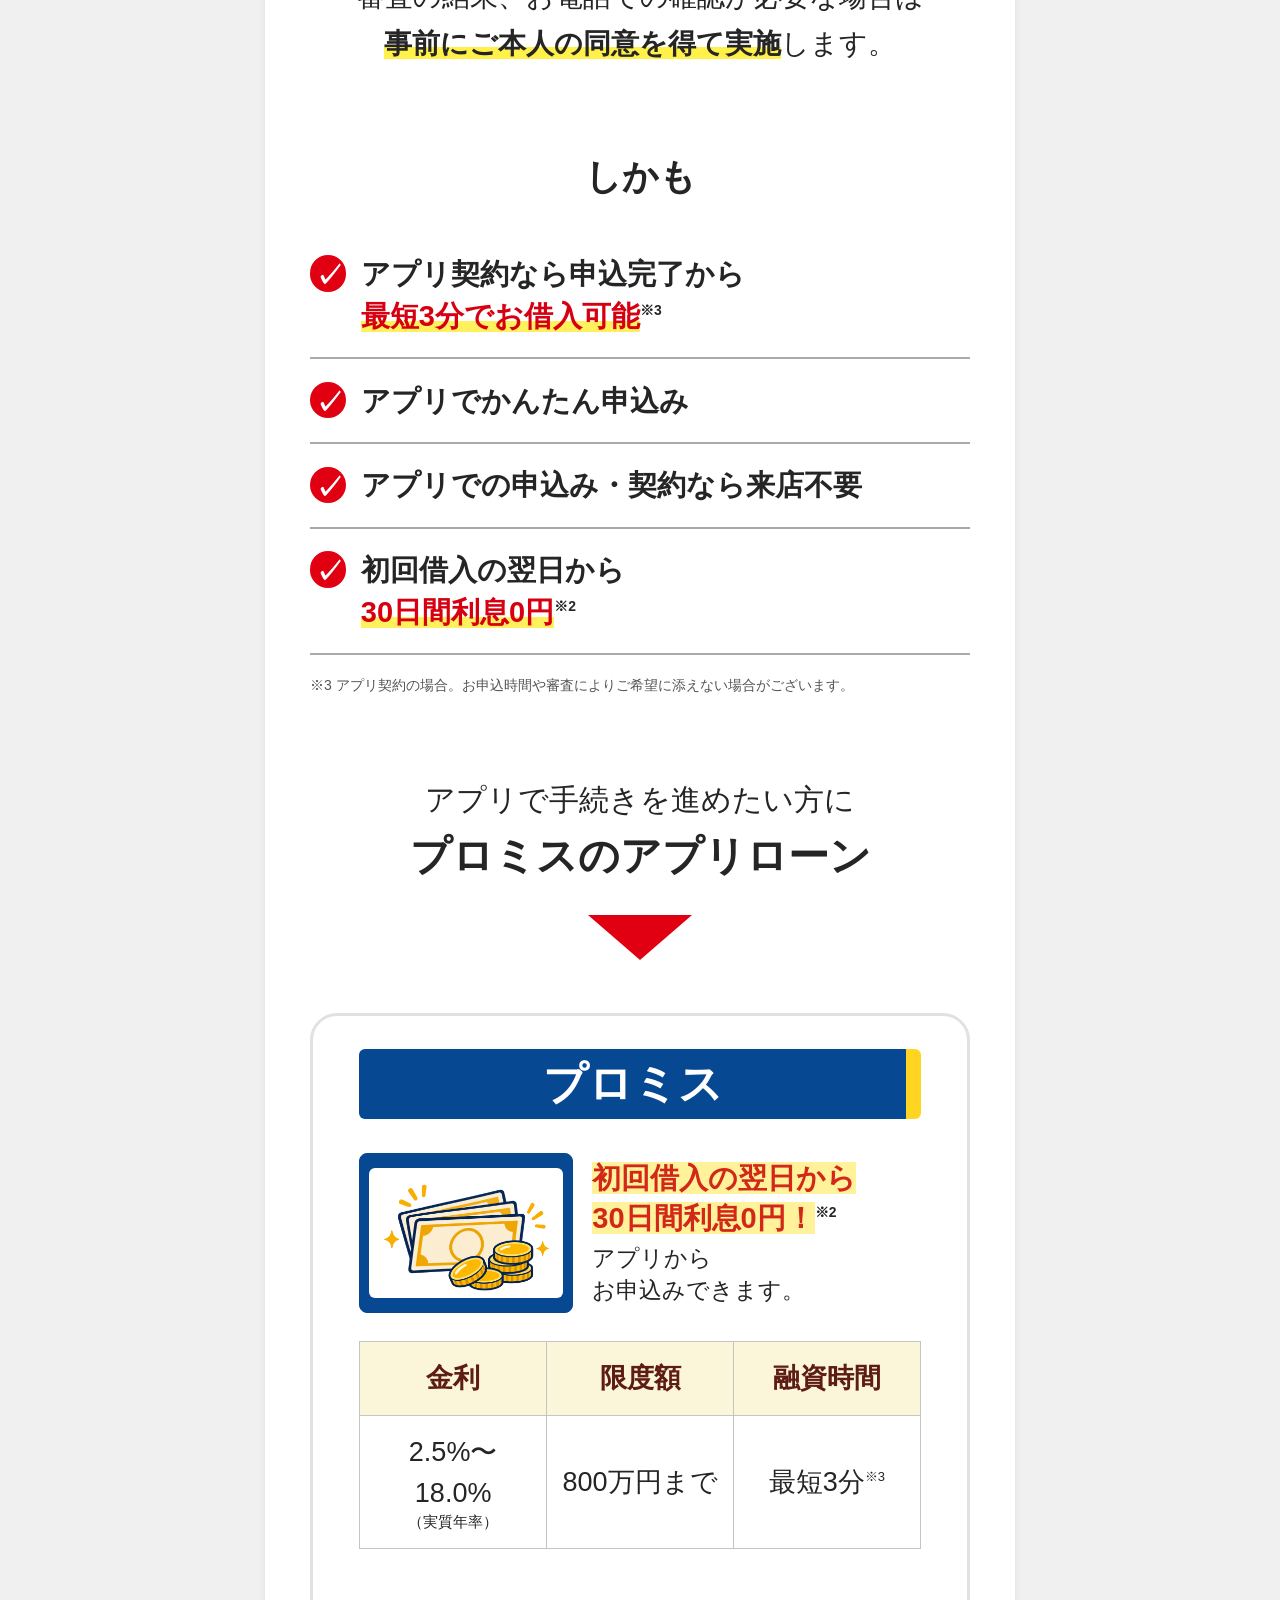
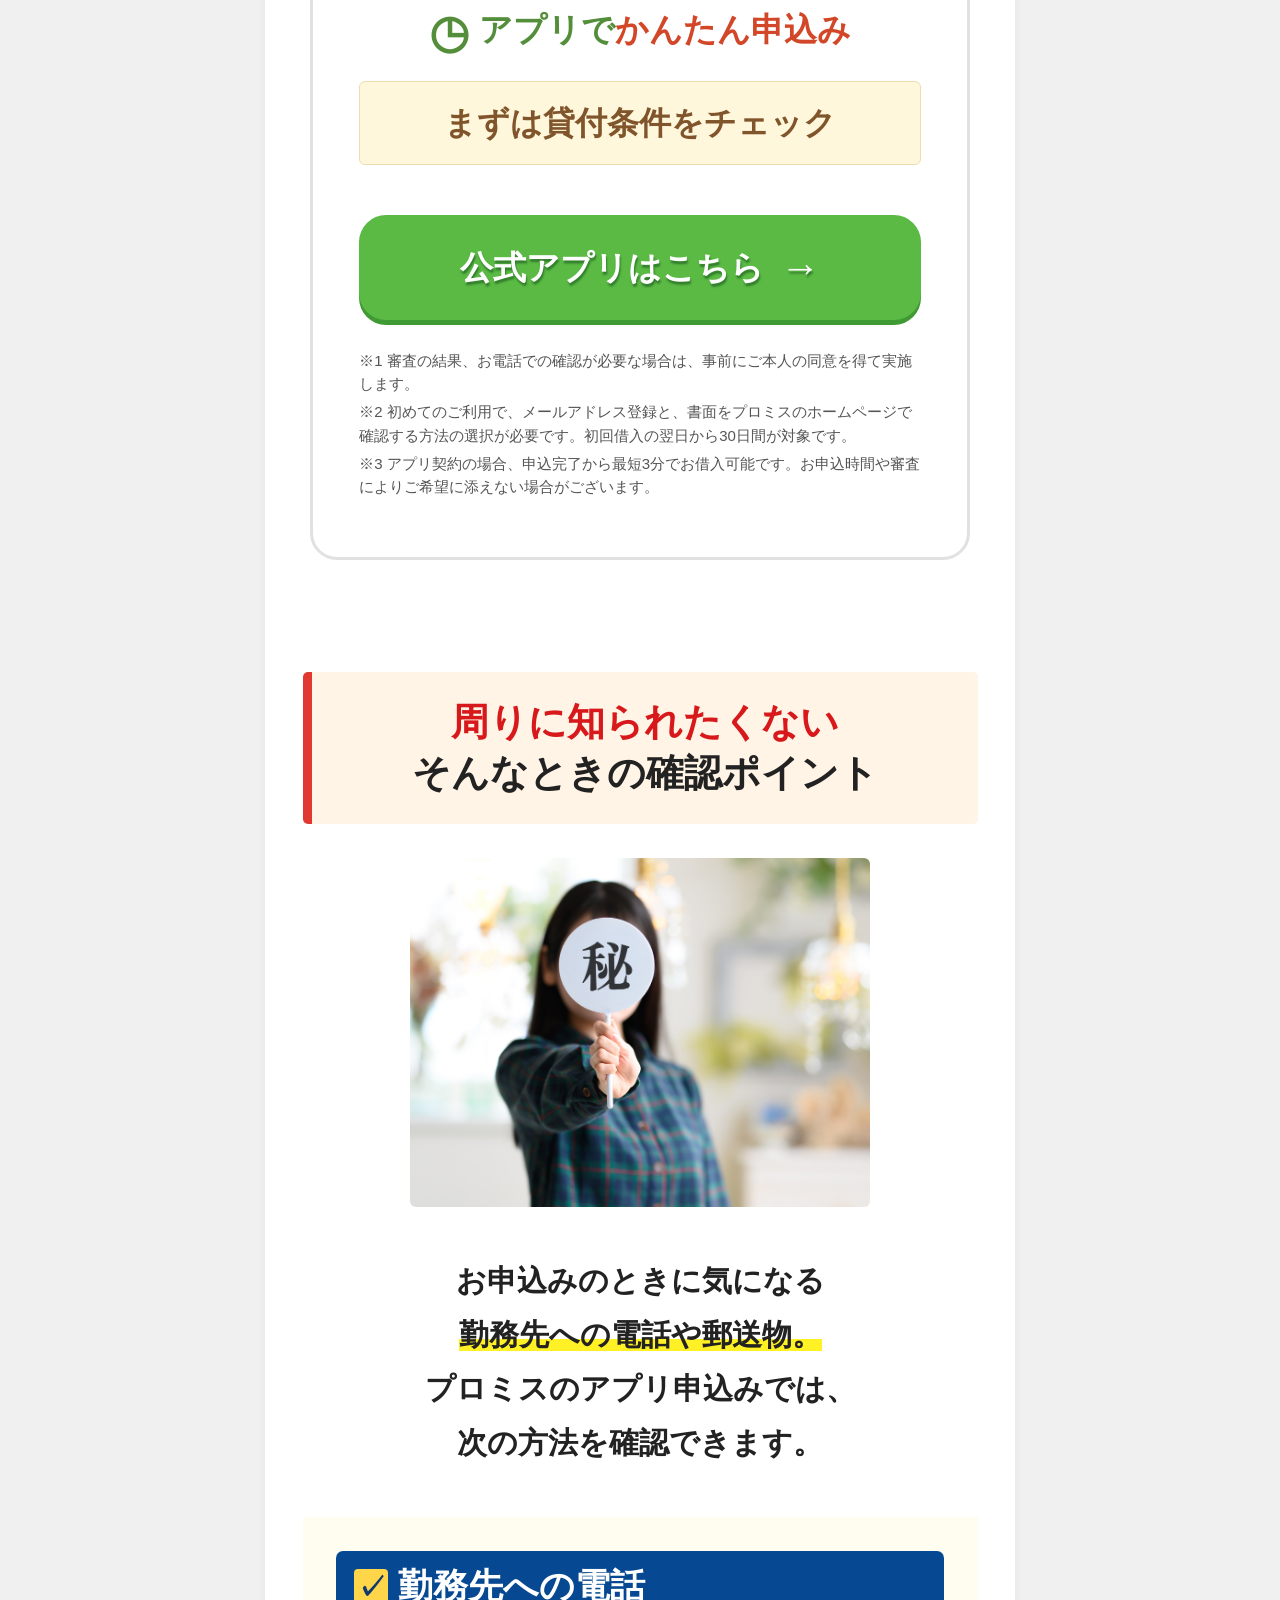
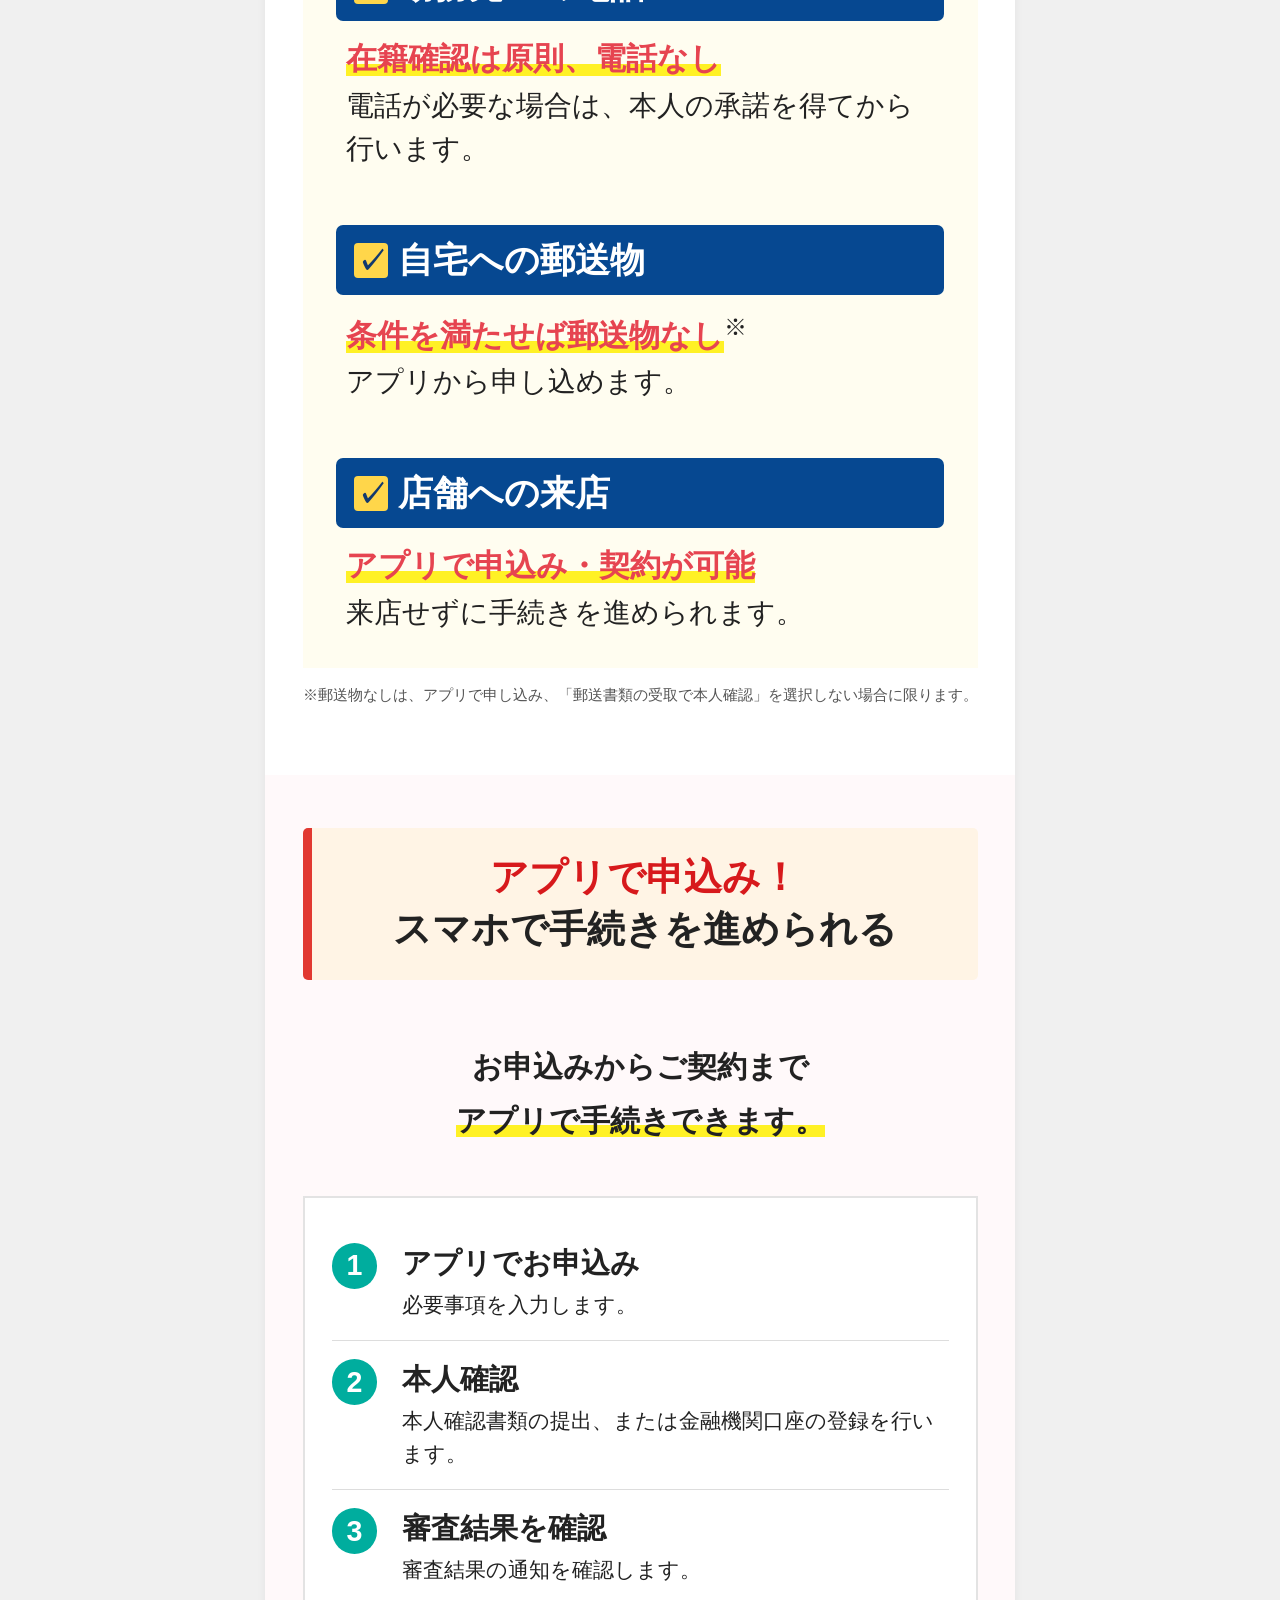
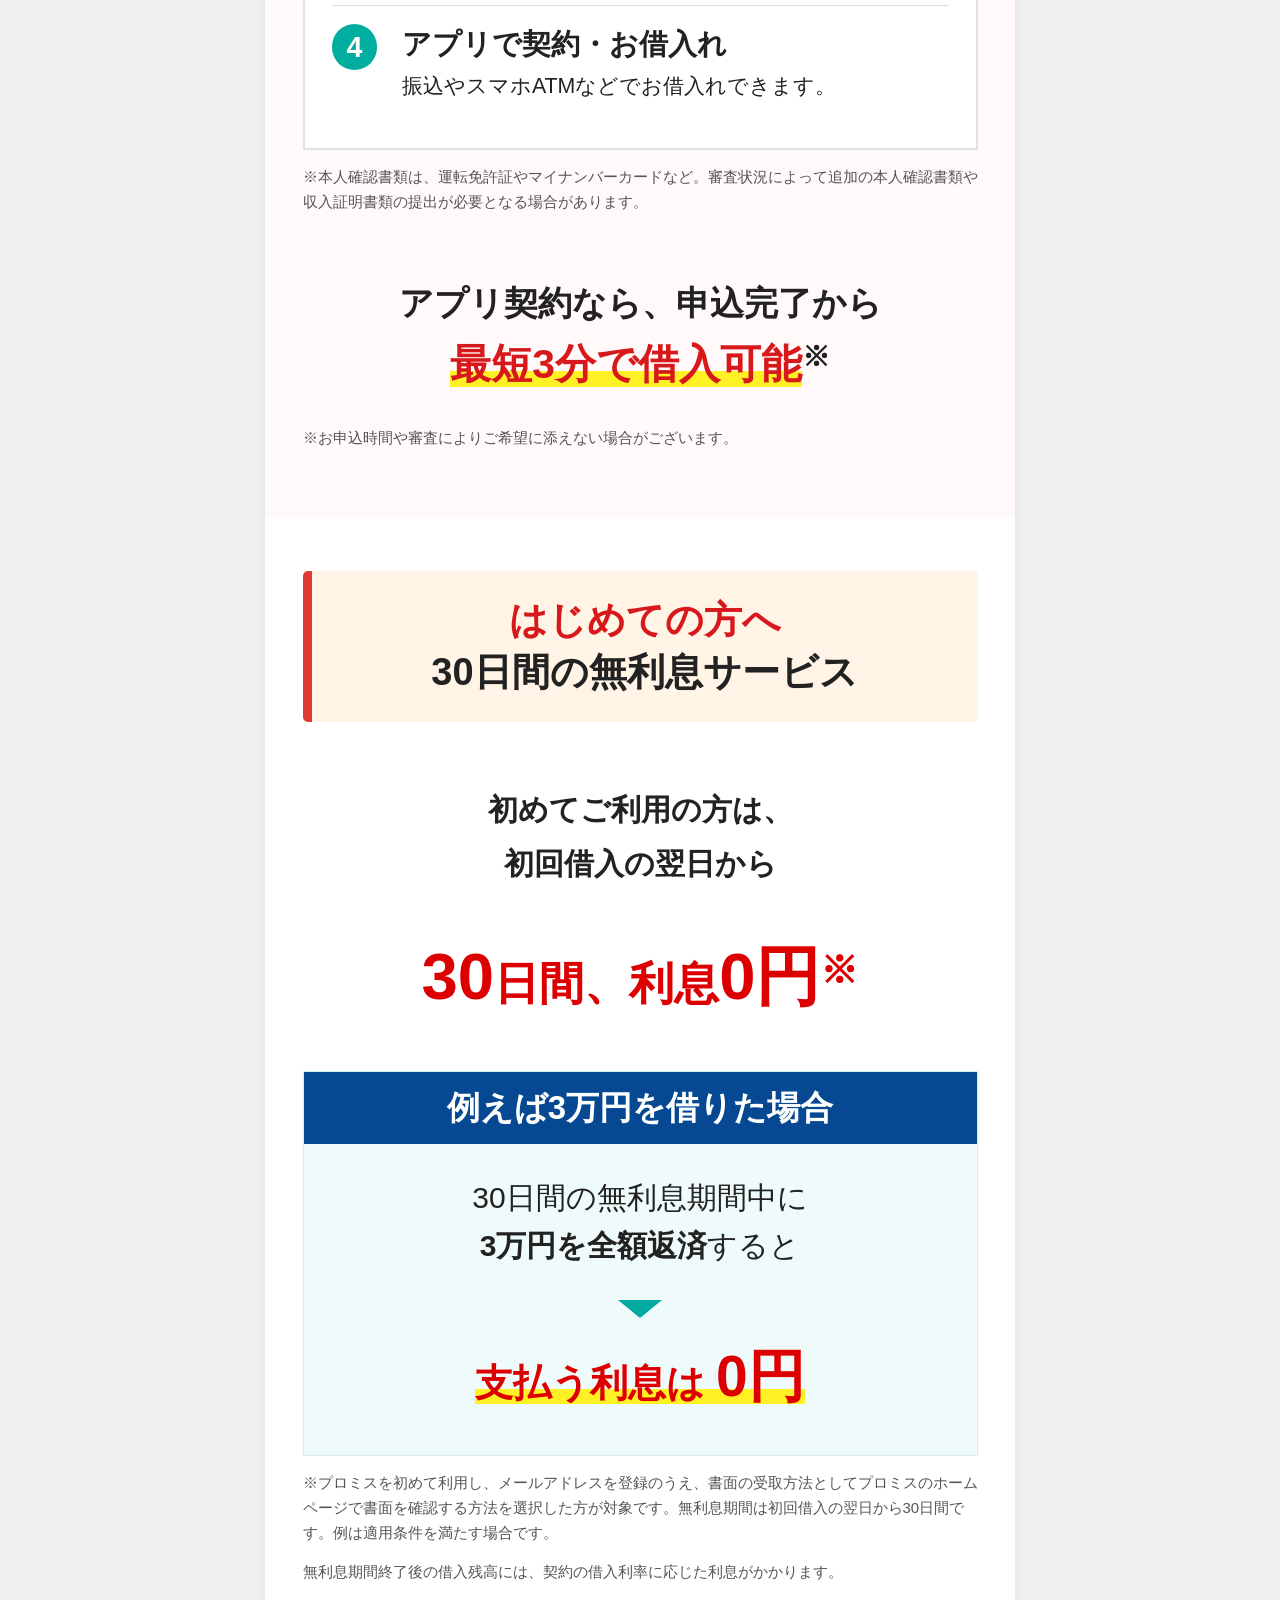
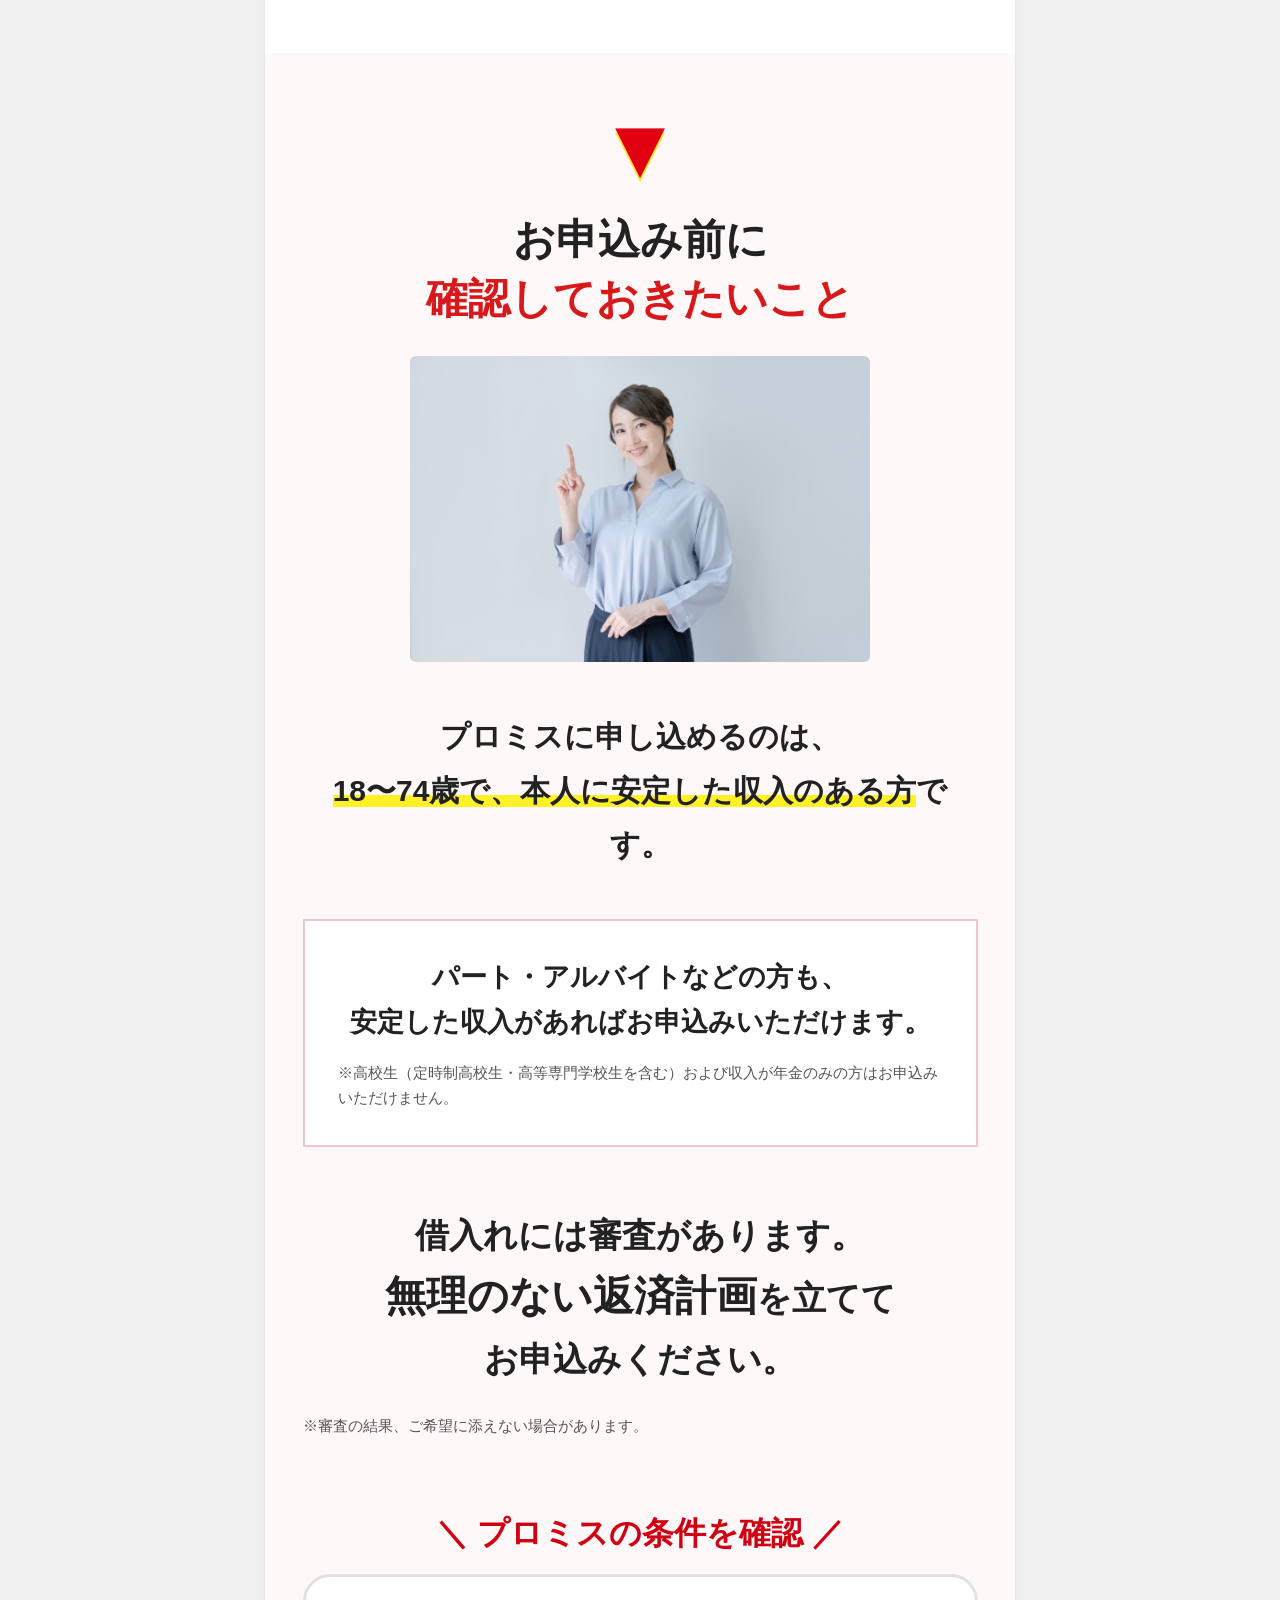
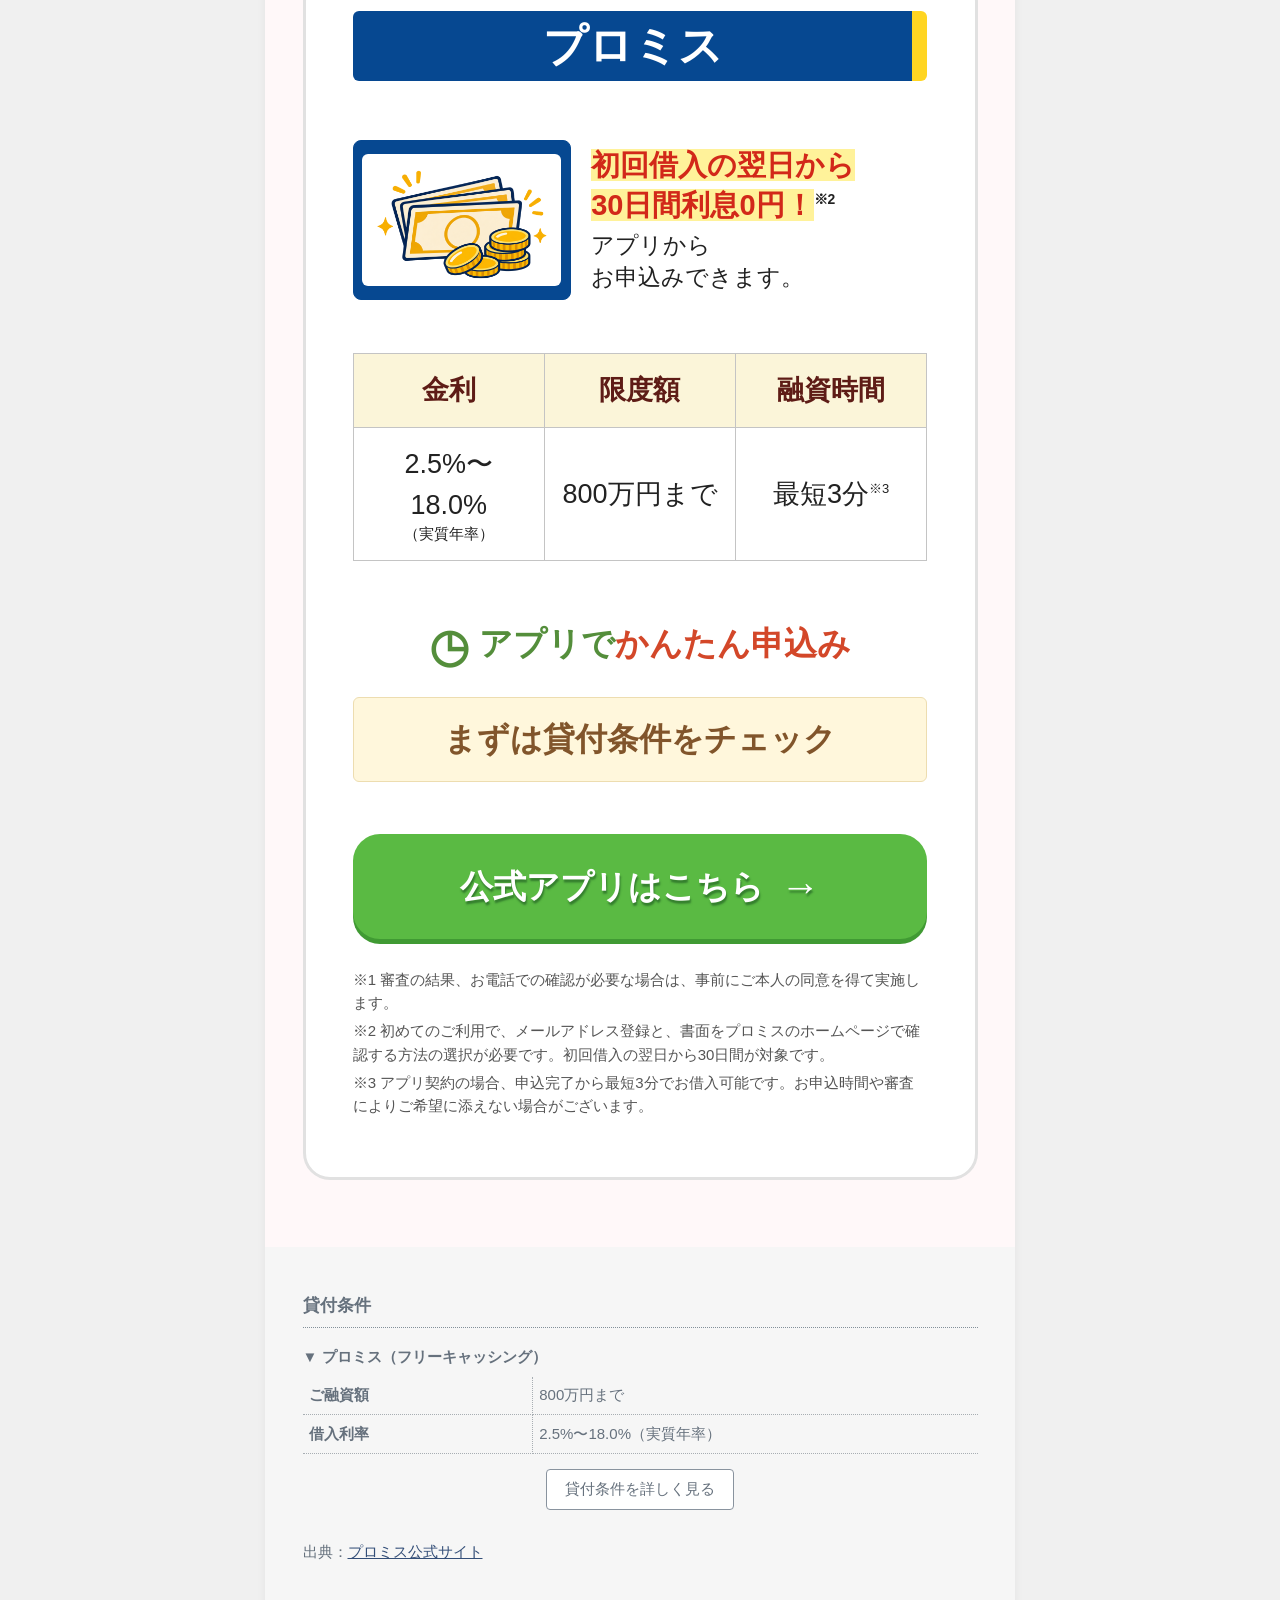
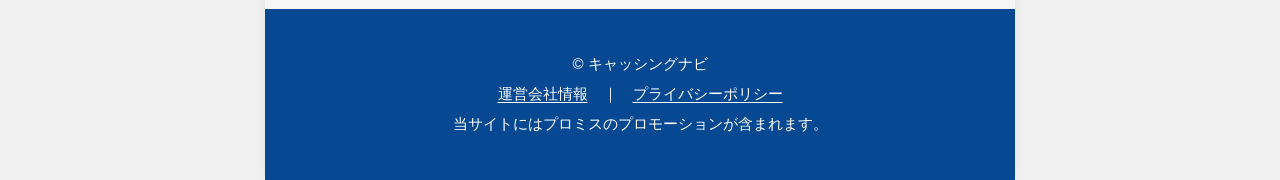
==== commit 3ac6954f: "Adjust Promise LP hero layout" ====
--- a/variation.html
+++ b/variation.html
@@ -16,11 +16,13 @@
     </header>
 
     <section class="fv" aria-labelledby="fv-title">
-      <img class="fv__icons" src="variation-hero.png" width="2172" height="724" alt="">
       <div class="fv__content">
         <p class="fv__ribbon">アプリ契約なら <span>最短3分</span><br class="fv__break">で融資可能<sup>※</sup></p>
-        <h1 id="fv-title">急な出費に、<br><span>必要なだけ！</span></h1>
-        <div class="fv__money"><img src="variation-fv-money.jpg" alt=""></div>
+        <div class="fv__headline">
+          <img class="fv__icons" src="variation-hero.png" width="2172" height="724" alt="">
+          <h1 id="fv-title">急な出費に、<br><span>必要なだけ！</span></h1>
+          <div class="fv__money"><img src="variation-fv-money.jpg" alt=""></div>
+        </div>
         <div class="fv__features" aria-label="プロミスの特徴">
           <div class="fv__feature"><i aria-hidden="true">1</i><p><span>スマホから</span><br><strong>アプリで<br>かんたん申込</strong></p></div>
           <div class="fv__feature"><i aria-hidden="true">2</i><p><span>在籍確認の</span><br><strong>勤務先へ<br><em>原則<br>電話なし</em></strong><sup>※1</sup></p></div>
@@ -28,6 +30,7 @@
         </div>
       </div>
     </section>
+    <figure class="fv-photo"><img src="variation-cash-photo.png" width="1672" height="941" alt="手に持った紙幣のイメージ"></figure>
     <div class="top-notes">
       <p>※ アプリ契約の場合、申込完了から最短3分でお借入可能です。お申込時間や審査によりご希望に添えない場合がございます。</p>
       <p>※1 審査の結果、電話による確認が必要な場合は、事前にご本人の同意を得て実施します。</p>
@@ -204,5 +207,5 @@
 
   </main>
 </body>
-</html>
-
+</html>
+
--- a/variation-styles.css
+++ b/variation-styles.css
@@ -104,3 +104,18 @@
 .offer__illustration{background:#064891;border-color:#064891}
 .offer__illustration img{background:#fff;border-radius:6px}
 .offer__name{background:#064891}
+
+/* 帯・見出し・3つの特徴をまとめ、その下に横長の写真を配置。 */
+.fv__headline{position:relative;display:flex;align-items:center;justify-content:center;min-height:clamp(88px,24vw,178px);margin:2% 0 3%}
+.fv__icons{z-index:0;top:50%;transform:translateY(-50%);clip-path:inset(0 76% 0 0)}
+.fv .fv__headline h1{position:relative;z-index:1;width:64%;max-width:none;margin:0;font-size:clamp(26px,8vw,60px);line-height:1.18}
+.fv__money{position:absolute;z-index:1;right:0;top:50%;width:20%;margin:0;padding:1%;transform:translateY(-50%) rotate(-7deg);border-radius:8px;background:#fff}
+.fv__money img{max-height:none}
+.fv-photo{margin:0;padding:6% 3% 0}
+.fv-photo img{display:block;width:100%;height:auto;aspect-ratio:16/9;object-fit:cover}
+@media(max-width:360px){
+  .lp-header{padding-right:28px;font-size:12px;gap:.2em}
+  .fv__feature{position:relative}
+  .fv__feature i{position:absolute;top:5px;left:5px}
+  .fv__feature p{width:100%;text-align:center}
+}
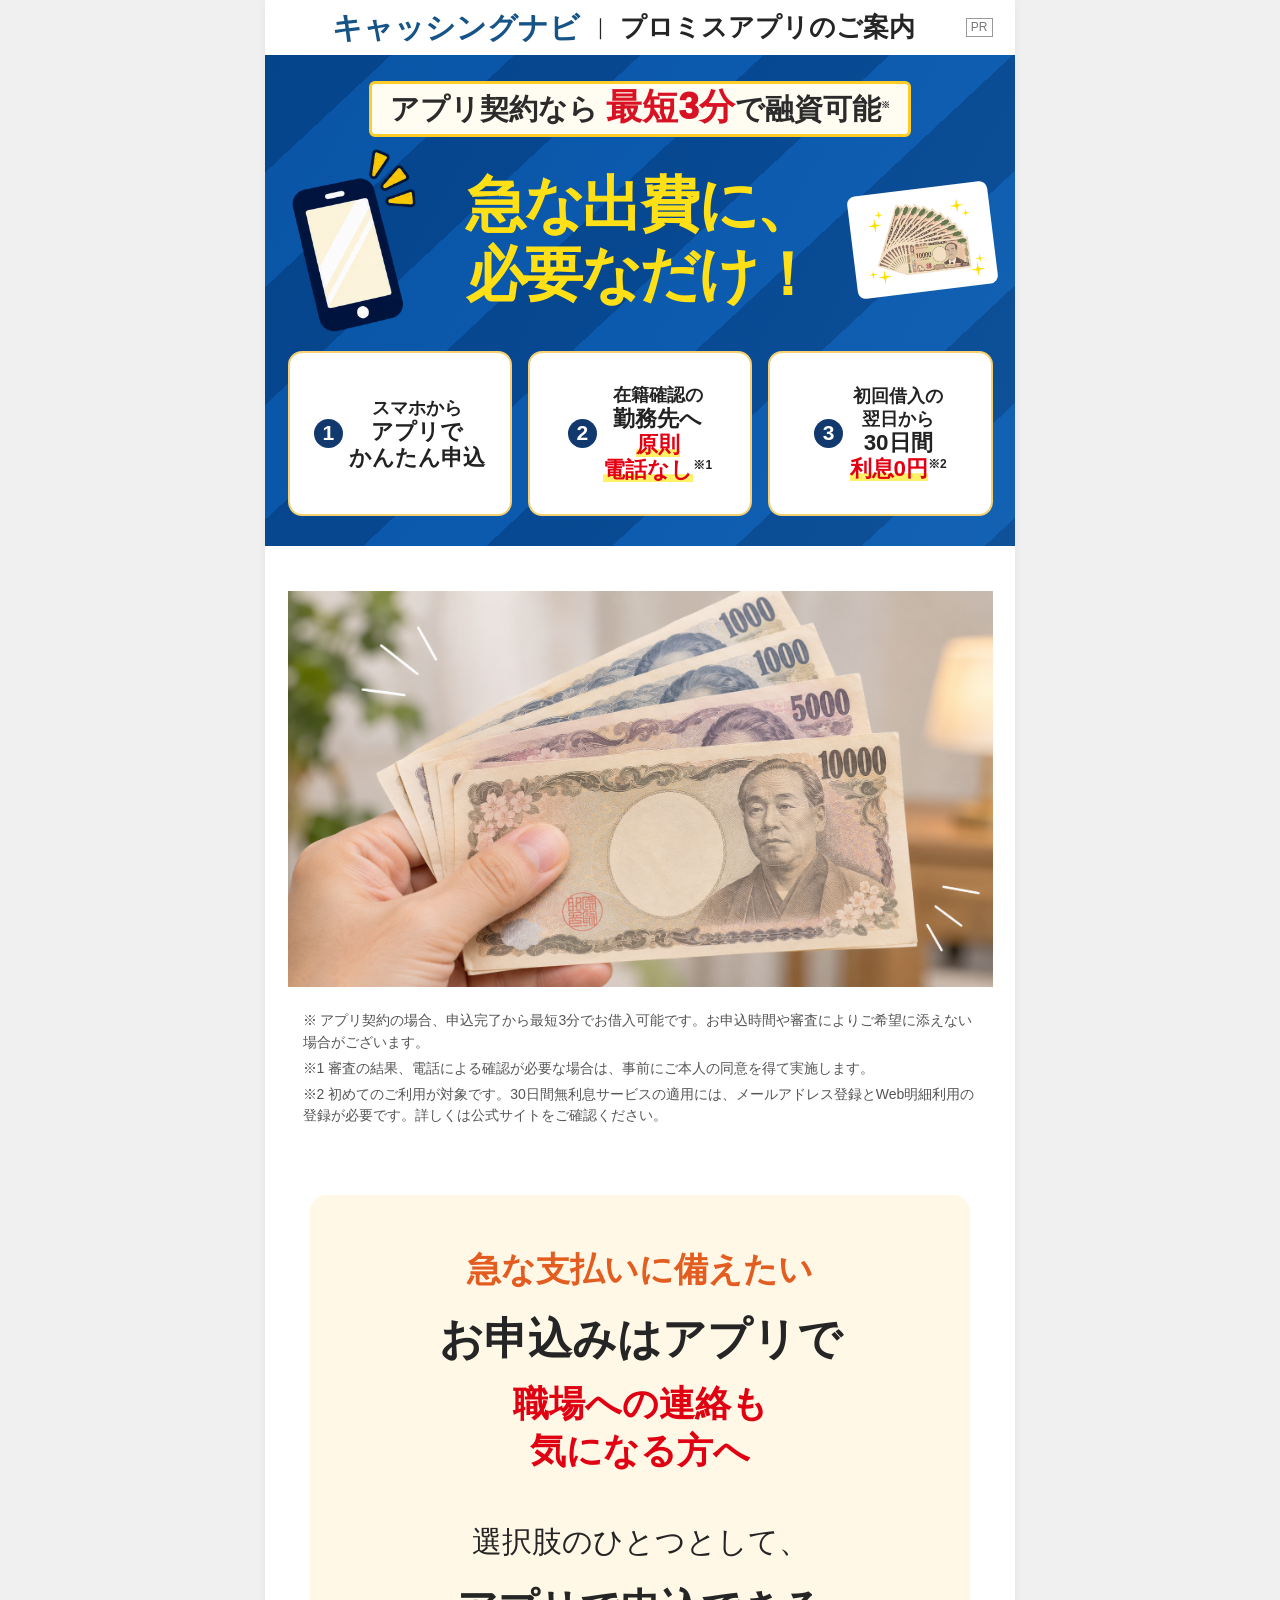
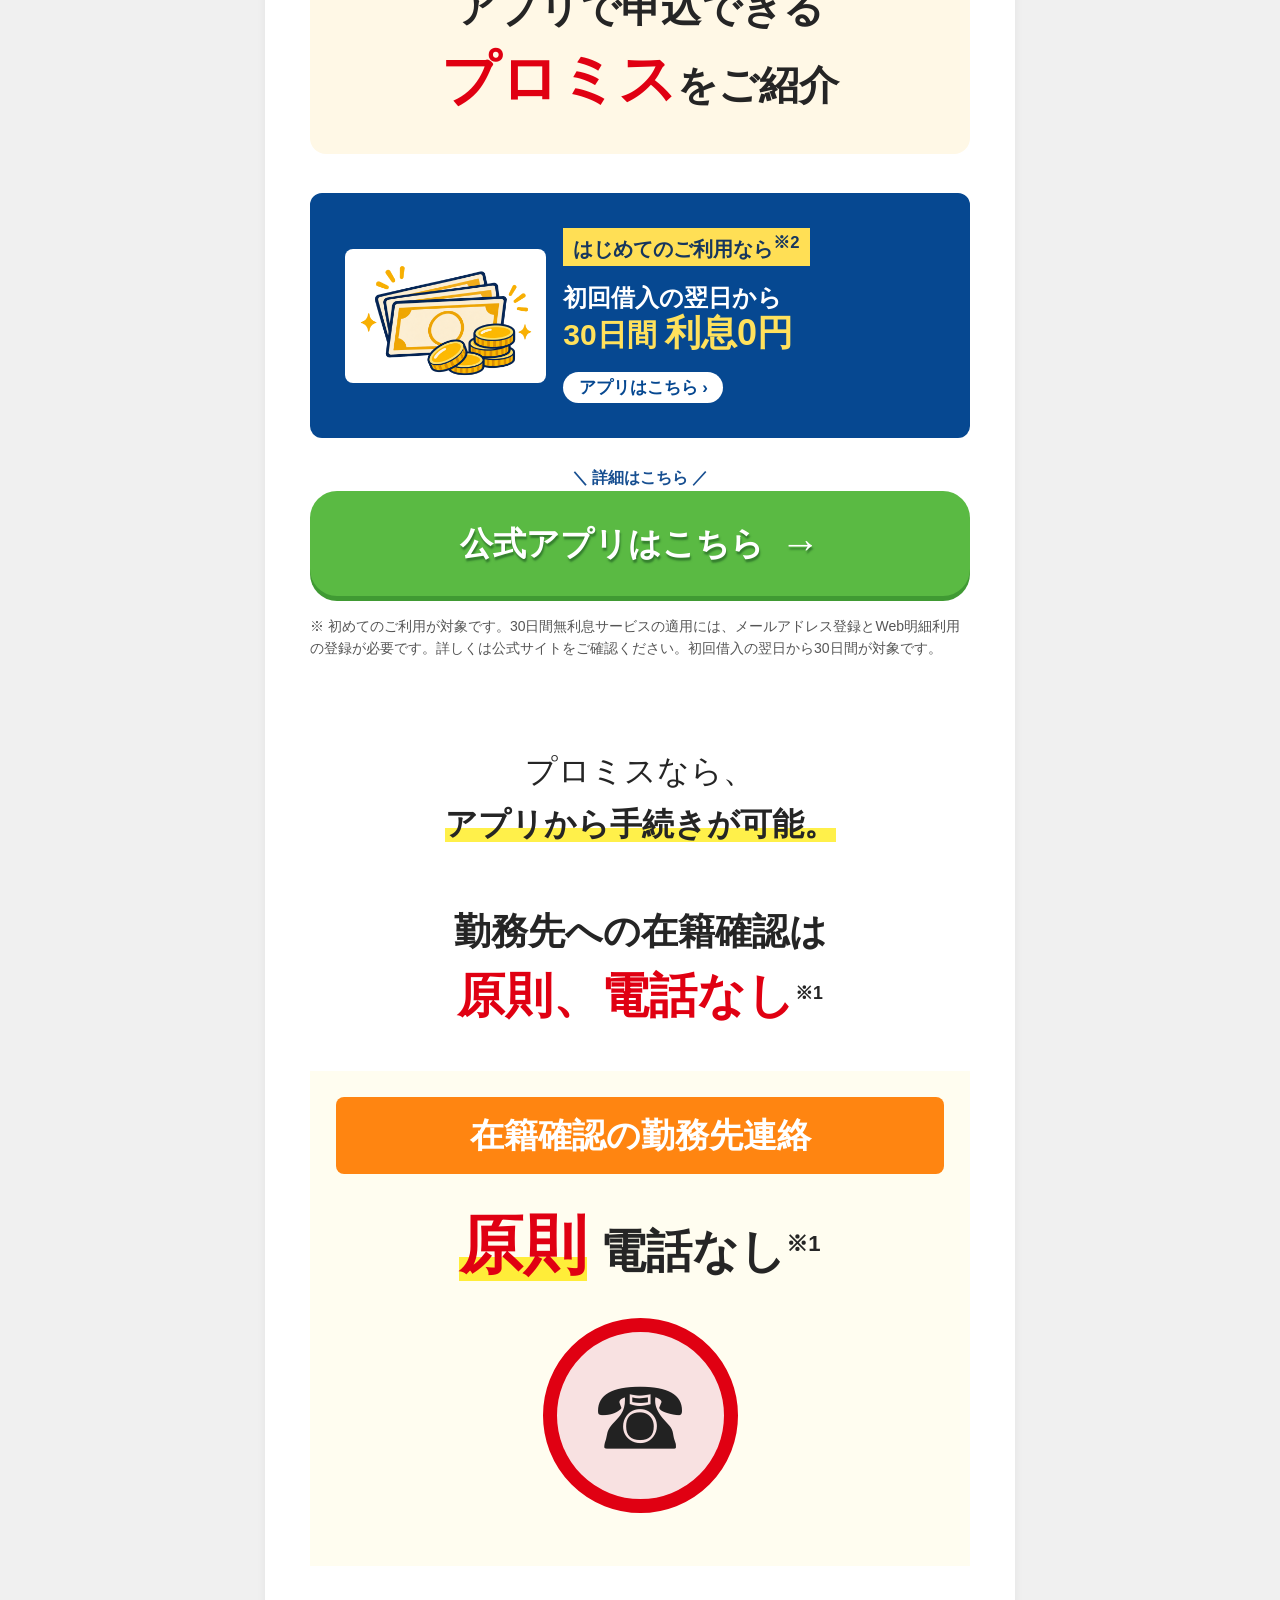
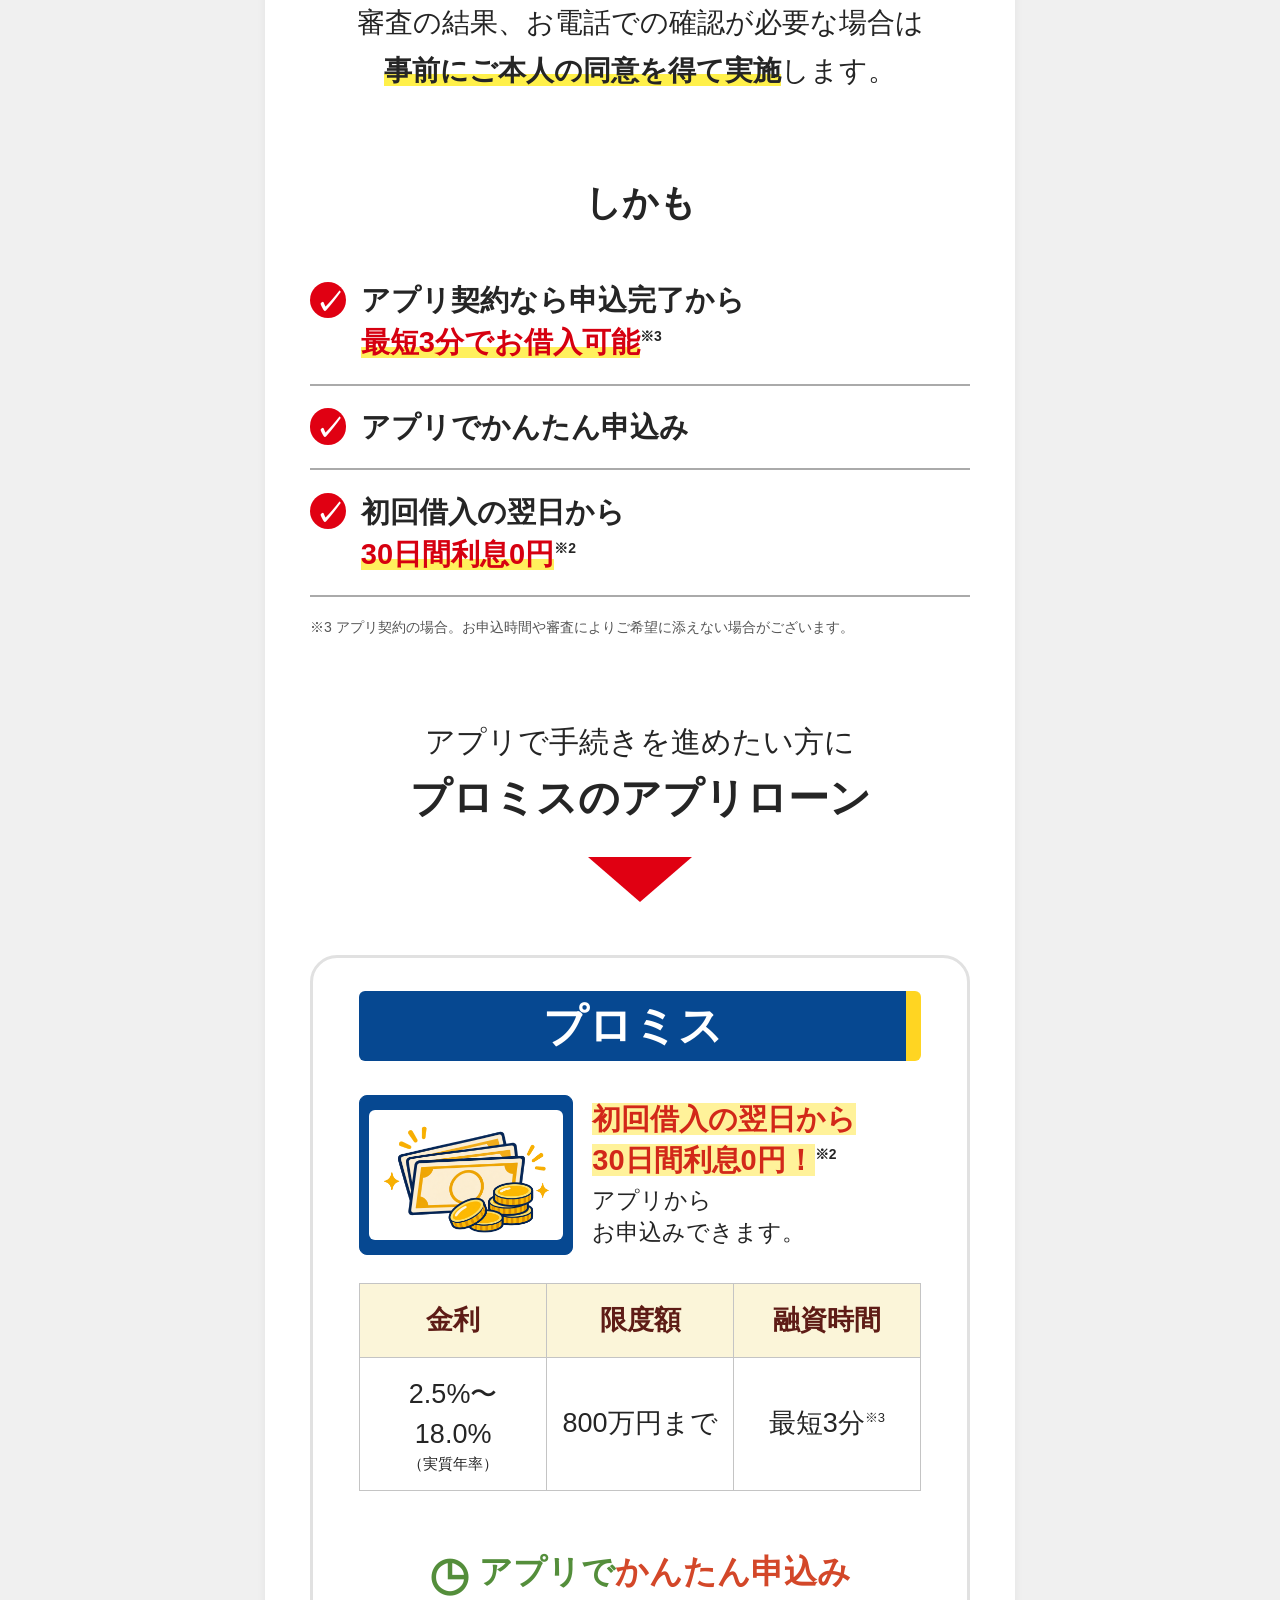
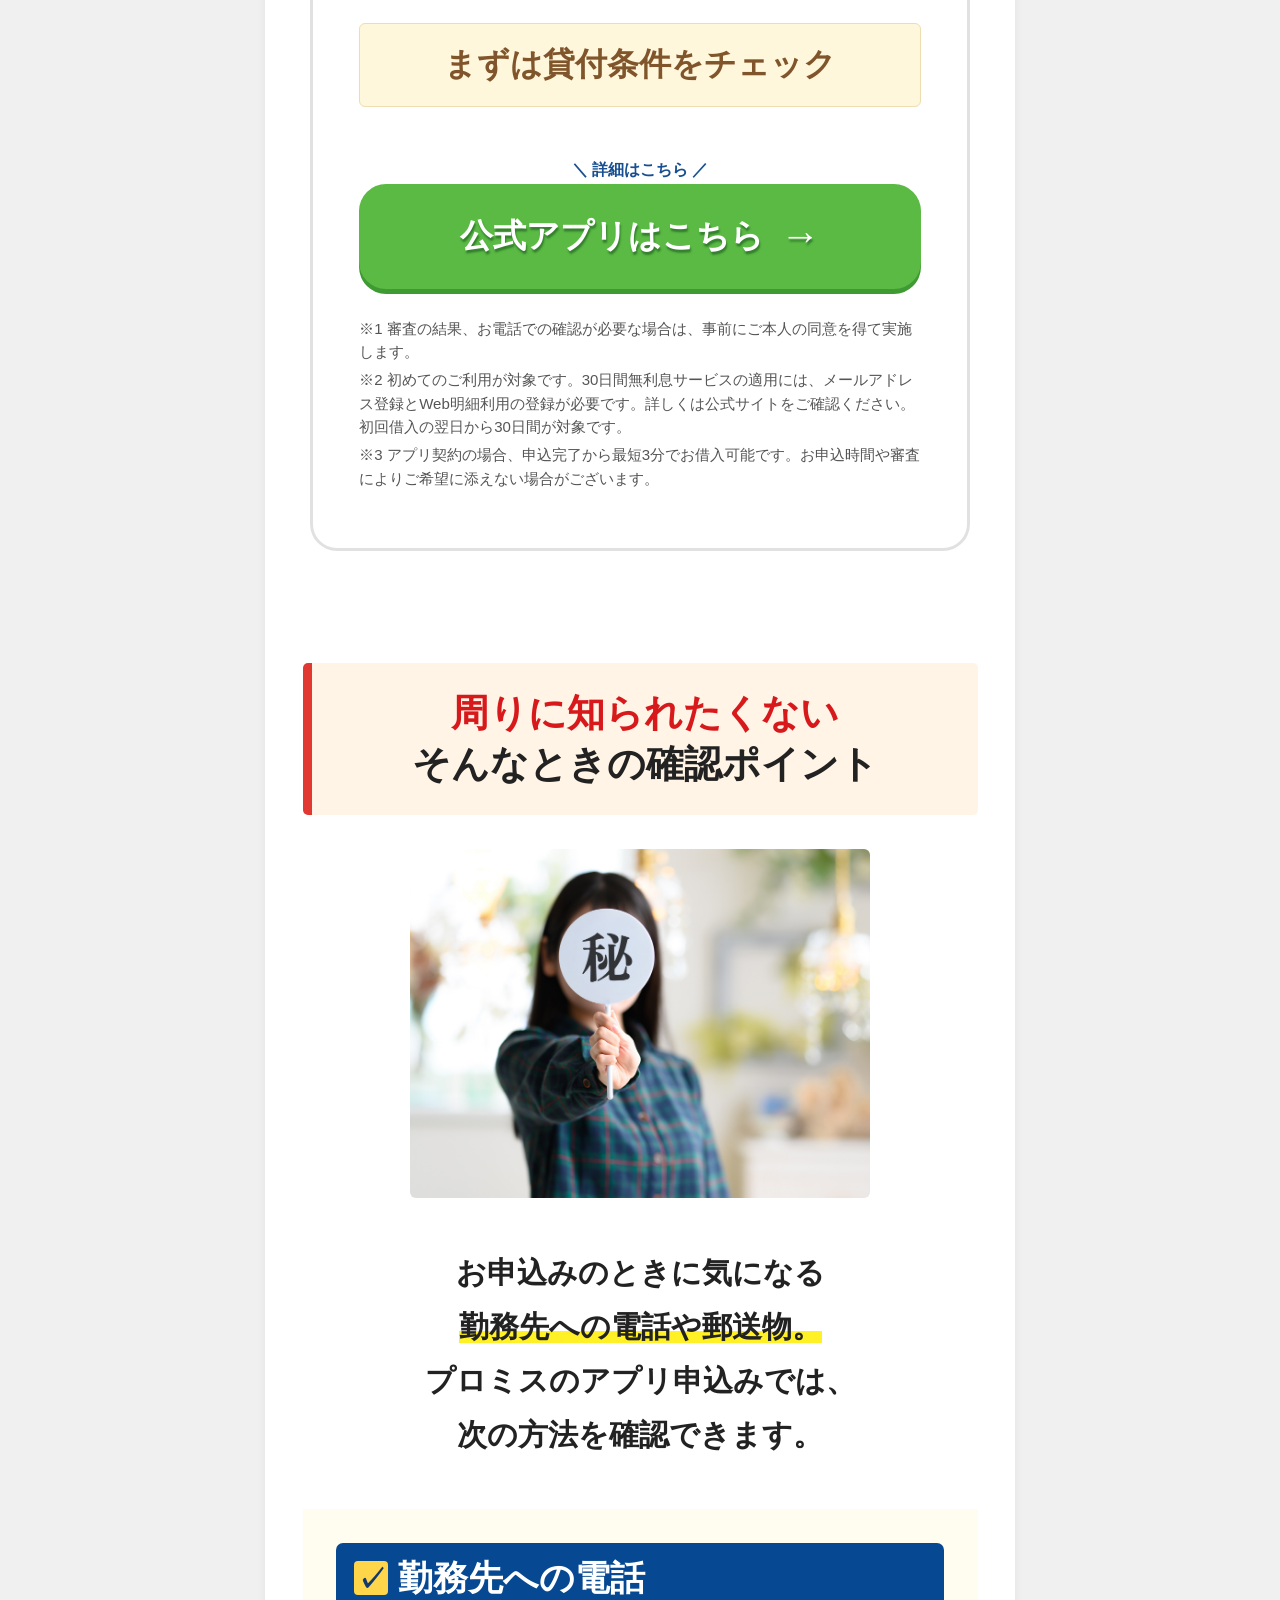
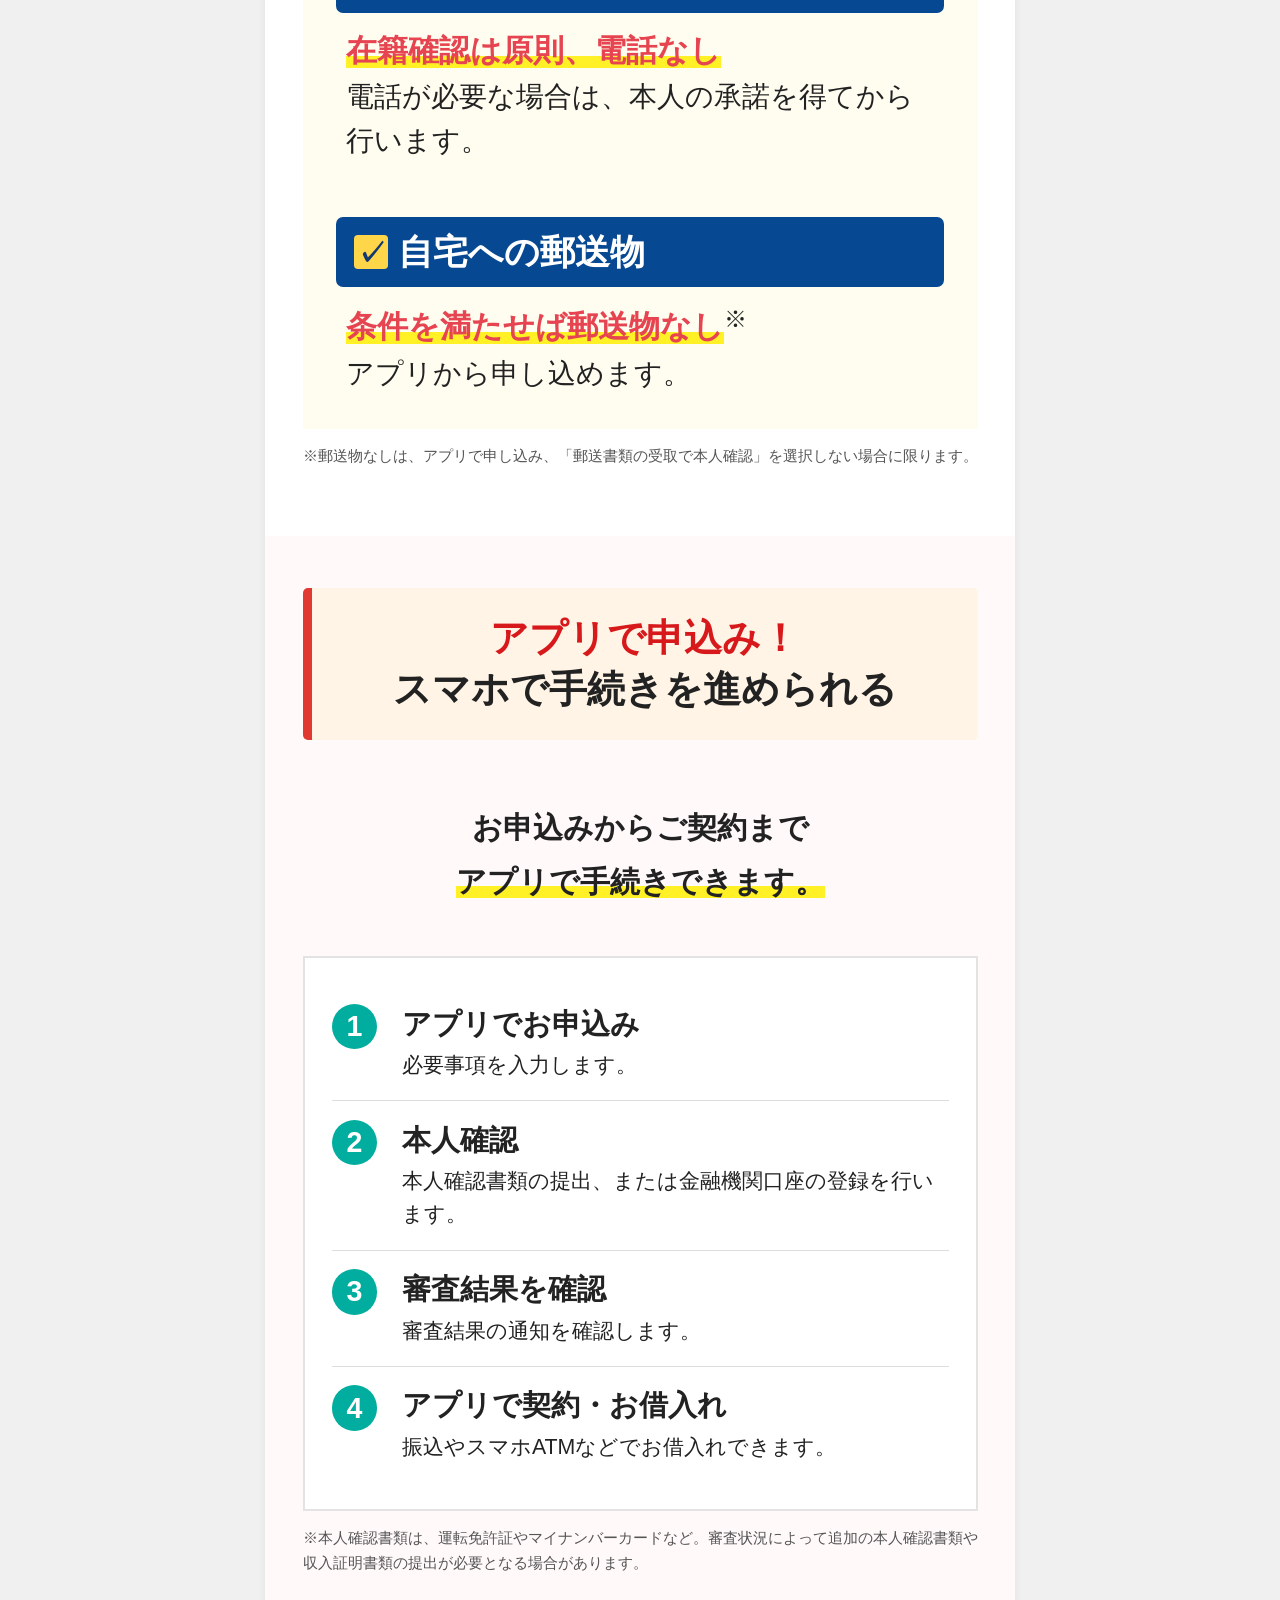
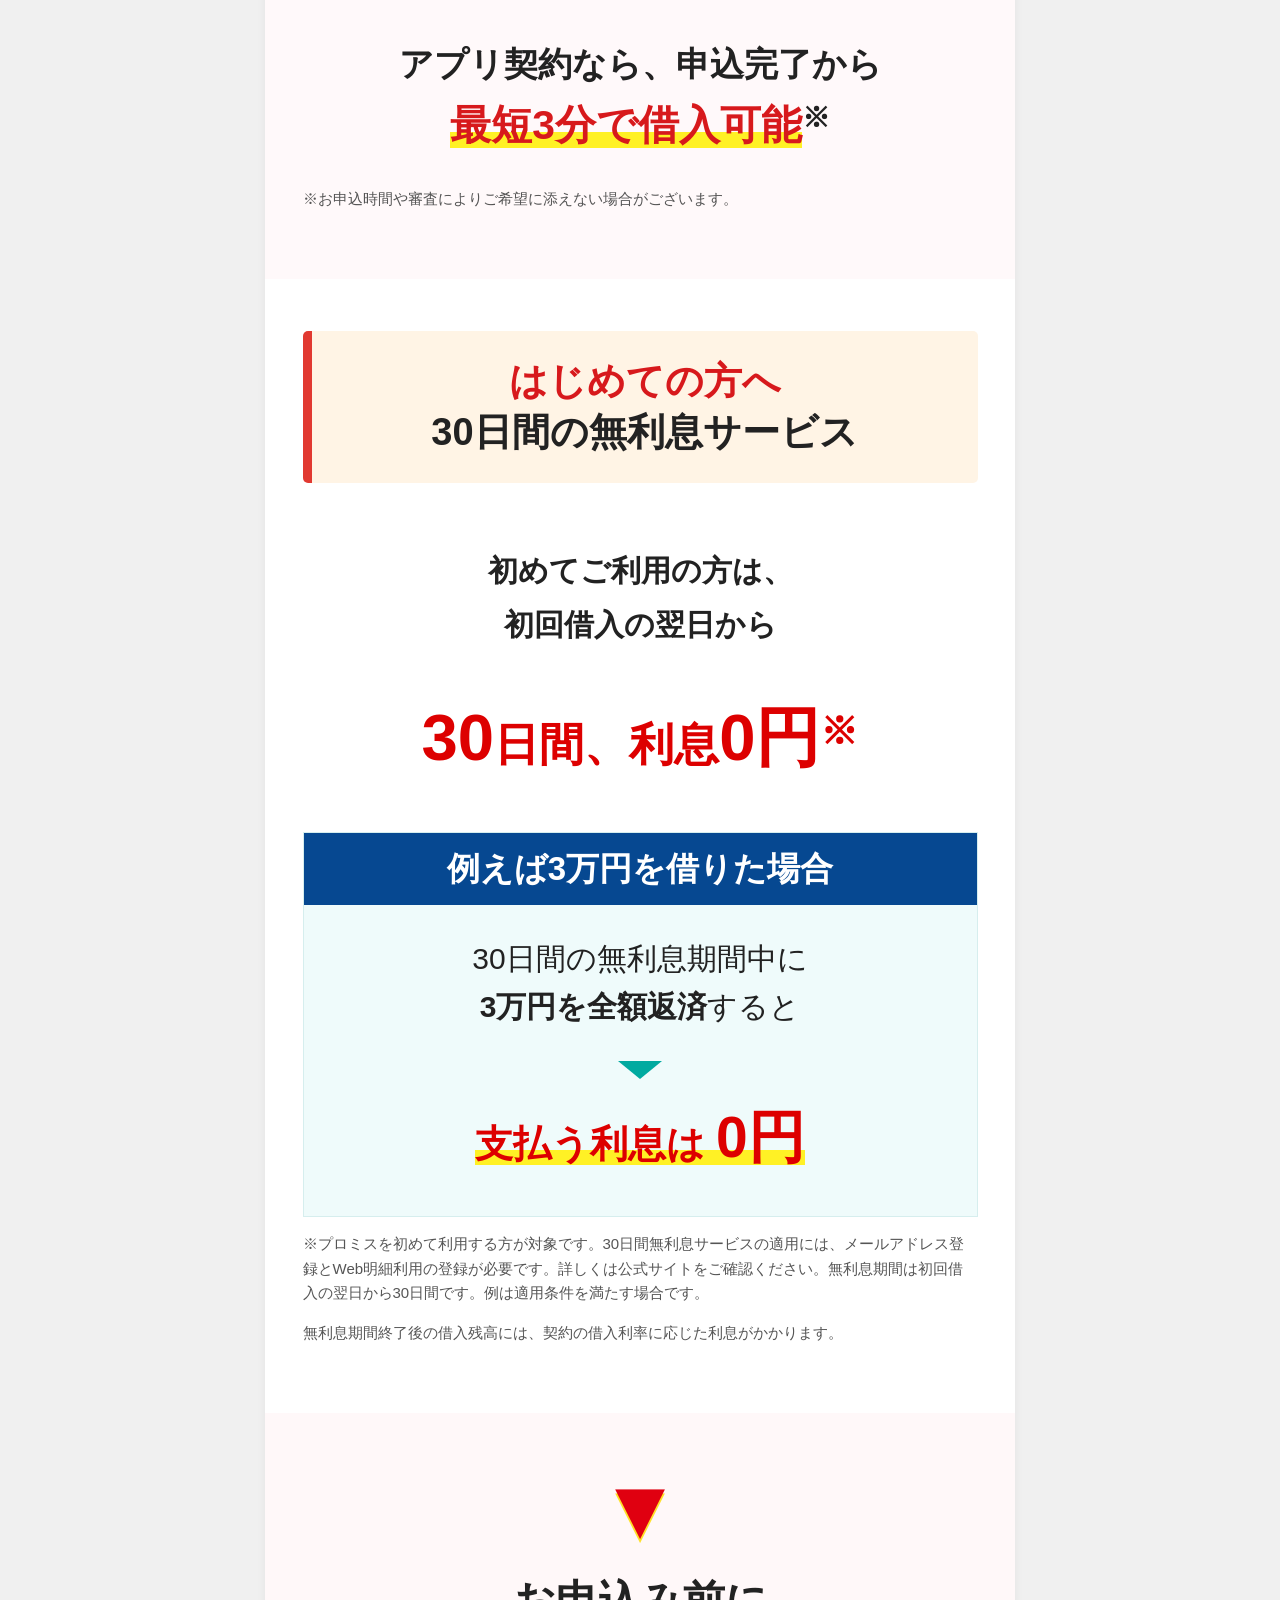
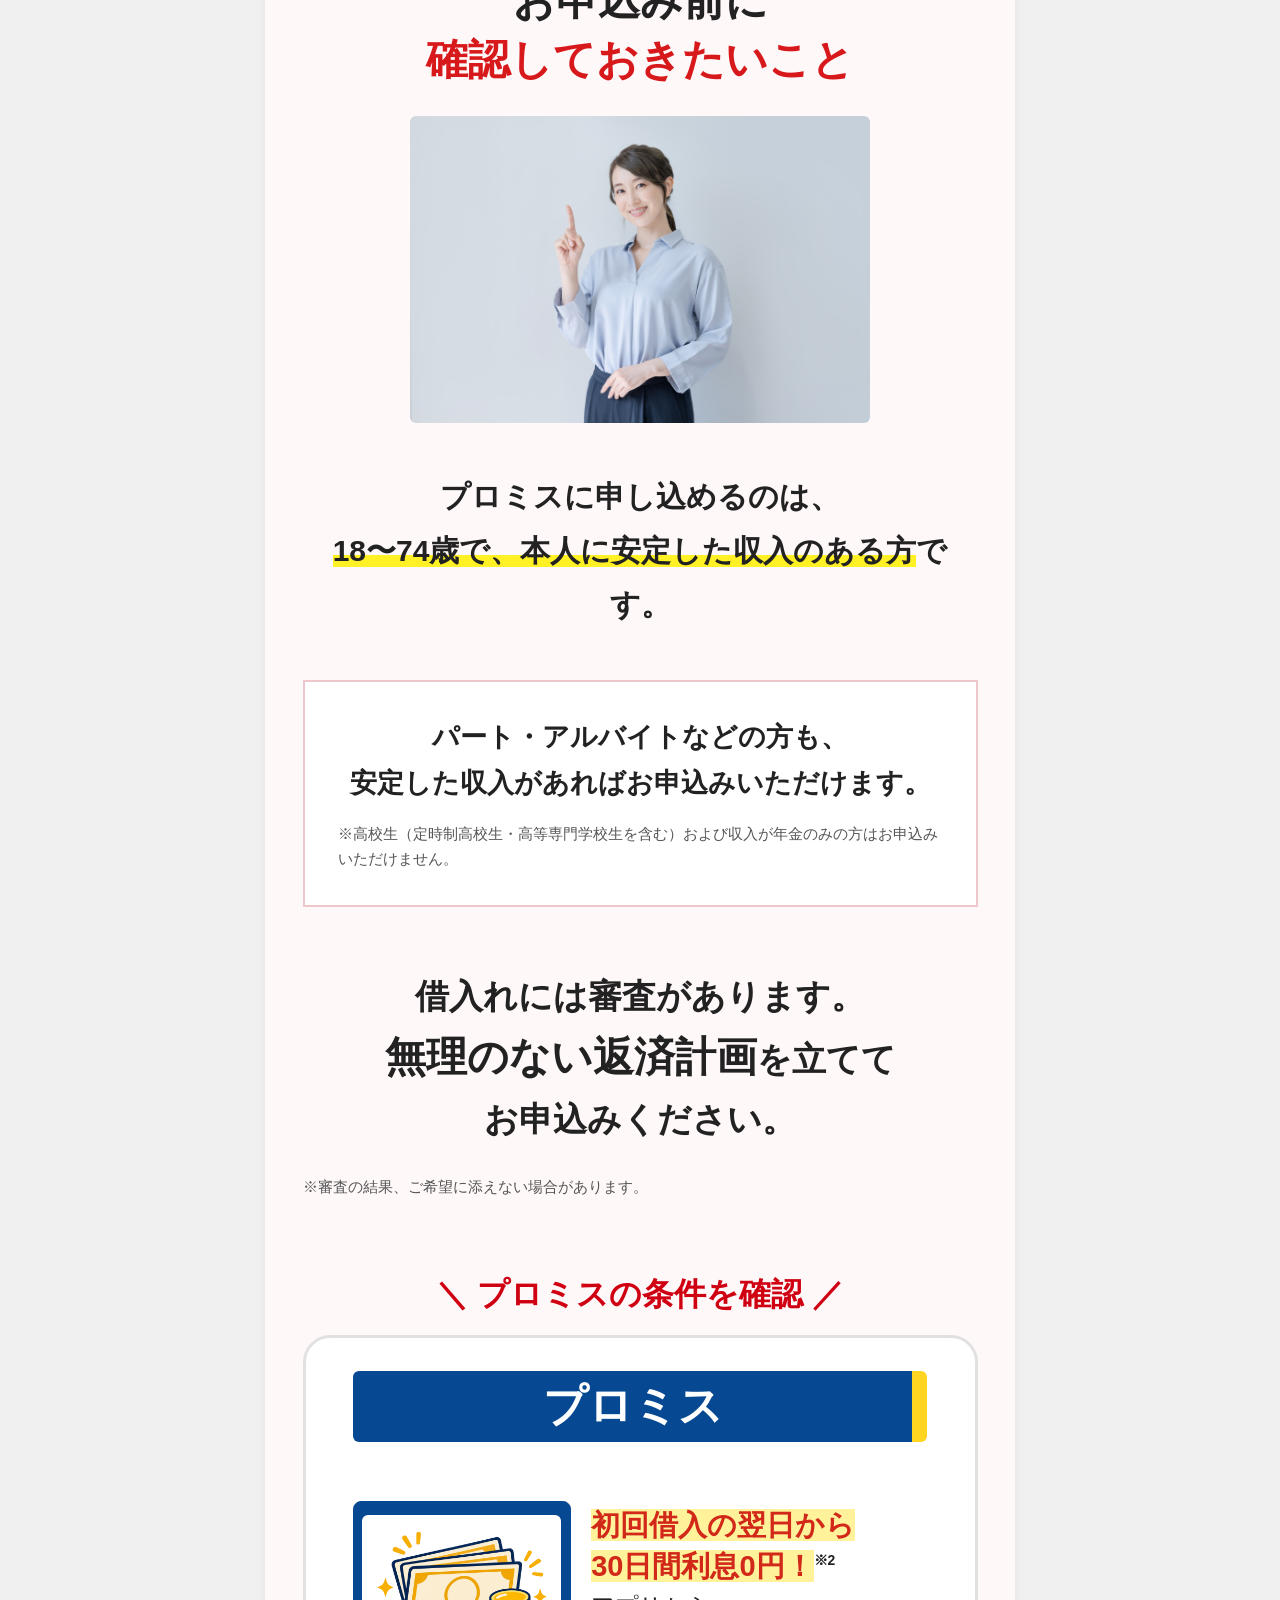
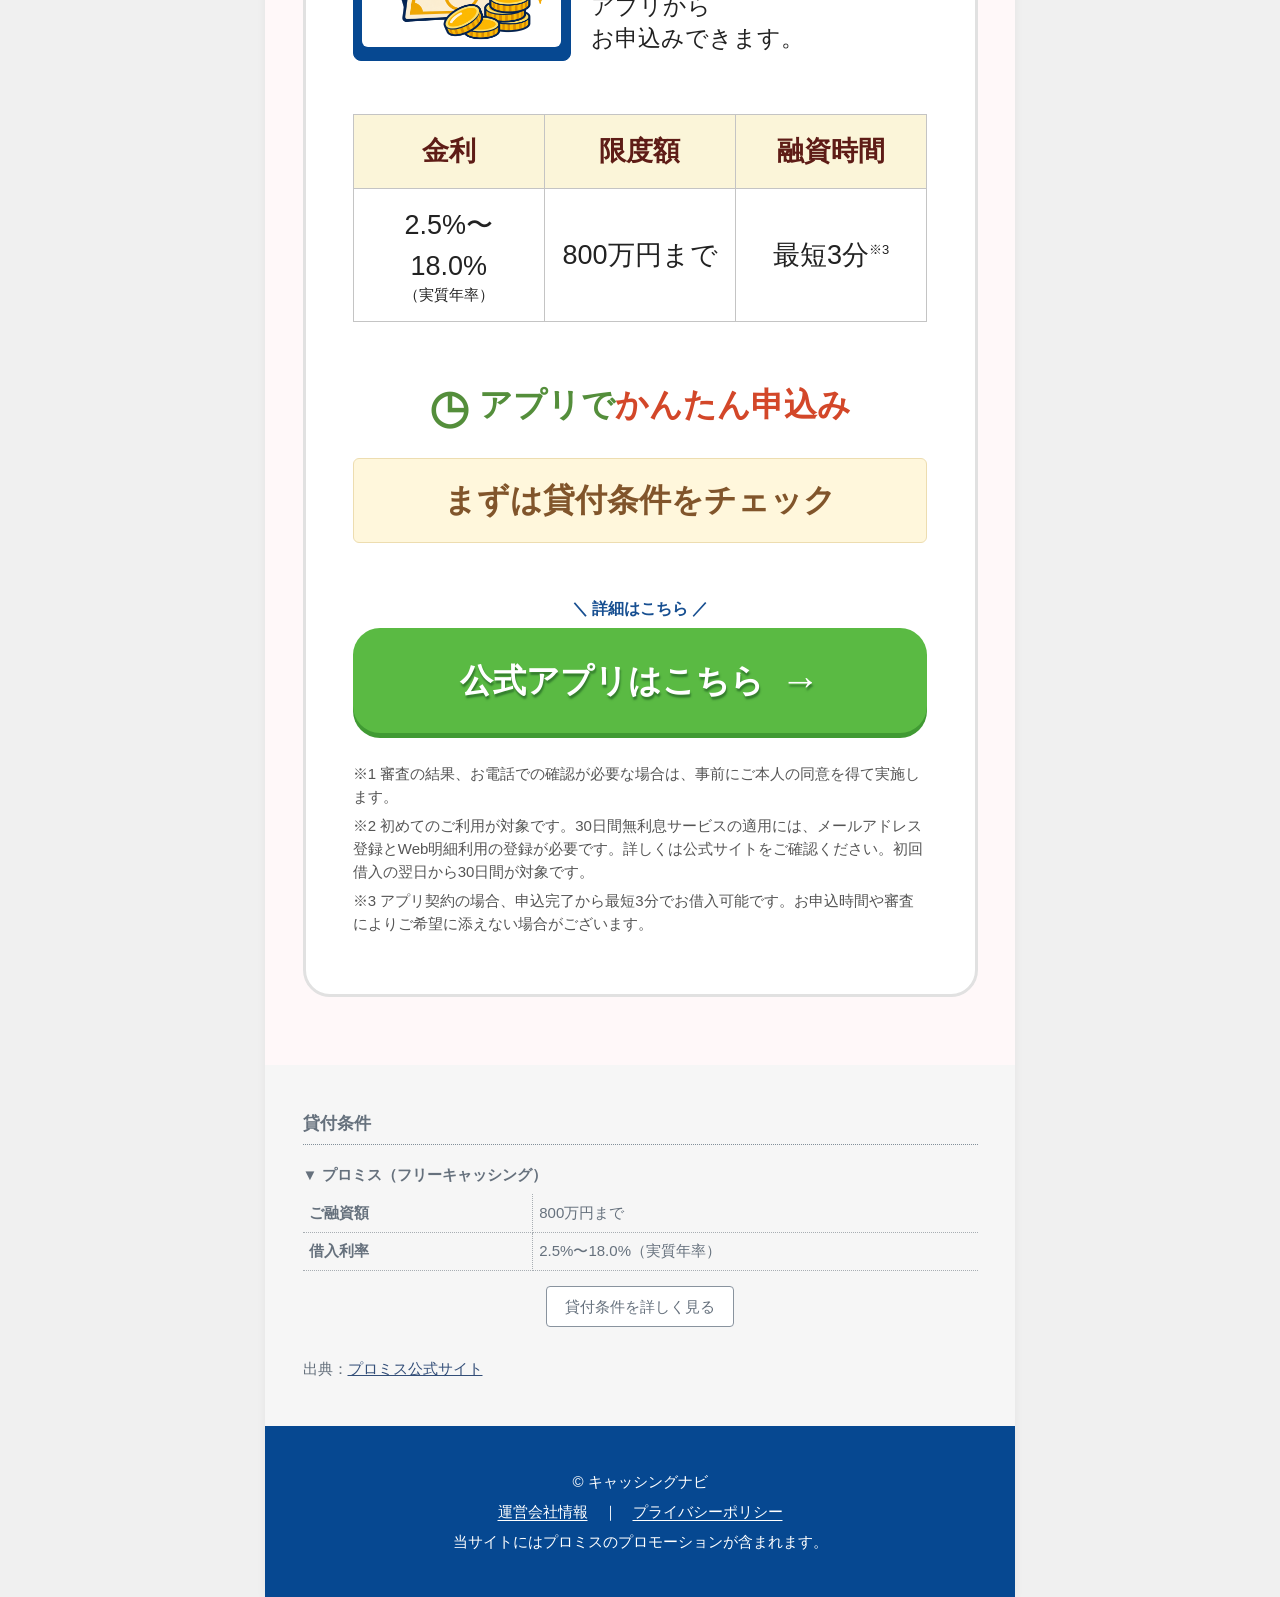
==== commit 5814558f: "Update Promise LP disclosures and CTA" ====
--- a/variation.html
+++ b/variation.html
@@ -8,6 +8,7 @@
   <title>プロミスアプリ｜キャッシングナビ</title>
   <link rel="stylesheet" href="variation-styles.css">
   <link rel="stylesheet" href="variation-lower.css">
+  <style>.cta-detail{margin:1em 0 .4em;text-align:center;color:#174f91;font-weight:700}</style>
 </head>
 <body>
   <main class="lp">
@@ -34,7 +35,7 @@
     <div class="top-notes">
       <p>※ アプリ契約の場合、申込完了から最短3分でお借入可能です。お申込時間や審査によりご希望に添えない場合がございます。</p>
       <p>※1 審査の結果、電話による確認が必要な場合は、事前にご本人の同意を得て実施します。</p>
-      <p>※2 初めてのご利用で、メールアドレス登録と、書面をプロミスのホームページで確認する方法の選択が必要です。</p>
+      <p>※2 初めてのご利用が対象です。30日間無利息サービスの適用には、メールアドレス登録とWeb明細利用の登録が必要です。詳しくは公式サイトをご確認ください。</p>
     </div>
 
     <section class="intro" aria-labelledby="intro-heading">
@@ -53,8 +54,9 @@
           <span class="campaign-banner__brand">アプリはこちら ›</span>
         </span>
       </a>
+      <p class="cta-detail">＼ 詳細はこちら ／</p>
       <a class="button button--intro" href="https://apps.apple.com/jp/app/id578464265" target="_blank" rel="sponsored noopener noreferrer">公式アプリはこちら <span aria-hidden="true">→</span></a>
-      <p class="section-note">※ 初めてのご利用で、メールアドレス登録と、書面をプロミスのホームページで確認する方法の選択が必要です。初回借入の翌日から30日間が対象です。</p>
+      <p class="section-note">※ 初めてのご利用が対象です。30日間無利息サービスの適用には、メールアドレス登録とWeb明細利用の登録が必要です。詳しくは公式サイトをご確認ください。初回借入の翌日から30日間が対象です。</p>
 
       <p class="intro__reason">プロミスなら、<br><strong class="marker">アプリから手続きが可能。</strong></p>
       <p class="intro__privacy">勤務先への在籍確認は<br><strong>原則、電話なし</strong><sup>※1</sup></p>
@@ -68,7 +70,6 @@
       <ul class="benefits">
         <li><span>アプリ契約なら申込完了から<br><strong>最短3分でお借入可能</strong><sup>※3</sup></span></li>
         <li><span>アプリでかんたん申込み</span></li>
-        <li><span>アプリでの申込み・契約なら来店不要</span></li>
         <li><span>初回借入の翌日から<br><strong>30日間利息0円</strong><sup>※2</sup></span></li>
       </ul>
       <p class="section-note">※3 アプリ契約の場合。お申込時間や審査によりご希望に添えない場合がございます。</p>
@@ -84,10 +85,11 @@
         <table class="offer__spec"><thead><tr><th scope="col">金利</th><th scope="col">限度額</th><th scope="col">融資時間</th></tr></thead><tbody><tr><td>2.5%〜<br>18.0%<small>（実質年率）</small></td><td>800万円まで</td><td>最短3分<sup>※3</sup></td></tr></tbody></table>
         <div class="offer__callout"><span aria-hidden="true">◷</span> アプリで<span>かんたん申込み</span></div>
         <p class="offer__bar">まずは貸付条件をチェック</p>
+        <p class="cta-detail">＼ 詳細はこちら ／</p>
         <a class="button button--offer" href="https://apps.apple.com/jp/app/id578464265" target="_blank" rel="sponsored noopener noreferrer">公式アプリはこちら <span aria-hidden="true">→</span></a>
         <div class="offer__notes">
           <p>※1 審査の結果、お電話での確認が必要な場合は、事前にご本人の同意を得て実施します。</p>
-          <p>※2 初めてのご利用で、メールアドレス登録と、書面をプロミスのホームページで確認する方法の選択が必要です。初回借入の翌日から30日間が対象です。</p>
+          <p>※2 初めてのご利用が対象です。30日間無利息サービスの適用には、メールアドレス登録とWeb明細利用の登録が必要です。詳しくは公式サイトをご確認ください。初回借入の翌日から30日間が対象です。</p>
           <p>※3 アプリ契約の場合、申込完了から最短3分でお借入可能です。お申込時間や審査によりご希望に添えない場合がございます。</p>
         </div>
       </article>
@@ -107,10 +109,6 @@
       <h3><span aria-hidden="true">✓</span> 自宅への郵送物</h3>
       <p><strong class="lower-marker">条件を満たせば郵送物なし</strong><sup>※</sup><br>アプリから申し込めます。</p>
     </div>
-    <div class="lower-point">
-      <h3><span aria-hidden="true">✓</span> 店舗への来店</h3>
-      <p><strong class="lower-marker">アプリで申込み・契約が可能</strong><br>来店せずに手続きを進められます。</p>
-    </div>
   </div>
   <p class="lower-note">※郵送物なしは、アプリで申し込み、「郵送書類の受取で本人確認」を選択しない場合に限ります。</p>
 </section>
@@ -139,7 +137,7 @@
     <div class="lower-example__arrow" aria-hidden="true"></div>
     <p class="lower-example__result"><span class="lower-marker">支払う利息は <b>0円</b></span></p>
   </div>
-  <p class="lower-note">※プロミスを初めて利用し、メールアドレスを登録のうえ、書面の受取方法としてプロミスのホームページで書面を確認する方法を選択した方が対象です。無利息期間は初回借入の翌日から30日間です。例は適用条件を満たす場合です。</p>
+  <p class="lower-note">※プロミスを初めて利用する方が対象です。30日間無利息サービスの適用には、メールアドレス登録とWeb明細利用の登録が必要です。詳しくは公式サイトをご確認ください。無利息期間は初回借入の翌日から30日間です。例は適用条件を満たす場合です。</p>
   <p class="lower-note">無利息期間終了後の借入残高には、契約の借入利率に応じた利息がかかります。</p>
 </section>
 
@@ -164,10 +162,11 @@
         <table class="offer__spec"><thead><tr><th scope="col">金利</th><th scope="col">限度額</th><th scope="col">融資時間</th></tr></thead><tbody><tr><td>2.5%〜<br>18.0%<small>（実質年率）</small></td><td>800万円まで</td><td>最短3分<sup>※3</sup></td></tr></tbody></table>
         <div class="offer__callout"><span aria-hidden="true">◷</span> アプリで<span>かんたん申込み</span></div>
         <p class="offer__bar">まずは貸付条件をチェック</p>
+        <p class="cta-detail">＼ 詳細はこちら ／</p>
         <a class="button button--offer" href="https://apps.apple.com/jp/app/id578464265" target="_blank" rel="sponsored noopener noreferrer">公式アプリはこちら <span aria-hidden="true">→</span></a>
         <div class="offer__notes">
           <p>※1 審査の結果、お電話での確認が必要な場合は、事前にご本人の同意を得て実施します。</p>
-          <p>※2 初めてのご利用で、メールアドレス登録と、書面をプロミスのホームページで確認する方法の選択が必要です。初回借入の翌日から30日間が対象です。</p>
+          <p>※2 初めてのご利用が対象です。30日間無利息サービスの適用には、メールアドレス登録とWeb明細利用の登録が必要です。詳しくは公式サイトをご確認ください。初回借入の翌日から30日間が対象です。</p>
           <p>※3 アプリ契約の場合、申込完了から最短3分でお借入可能です。お申込時間や審査によりご希望に添えない場合がございます。</p>
         </div>
       </article>
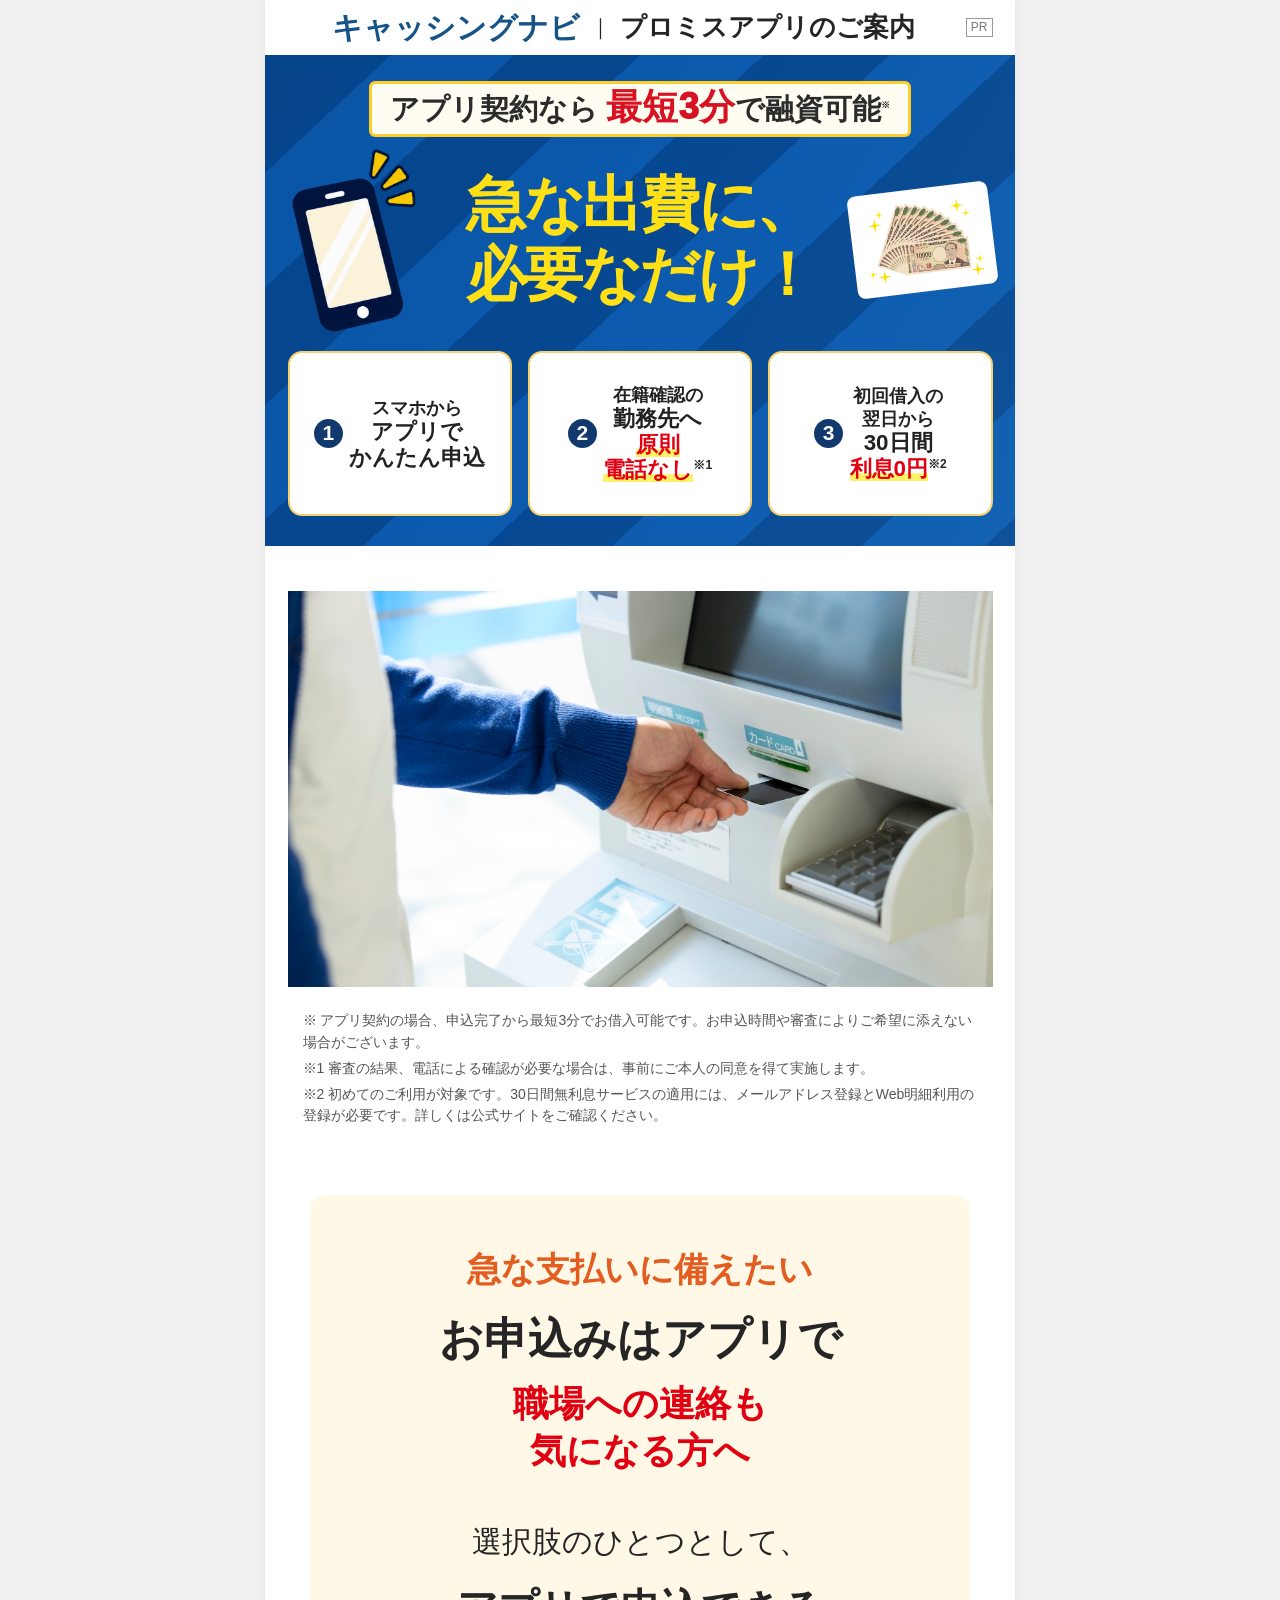
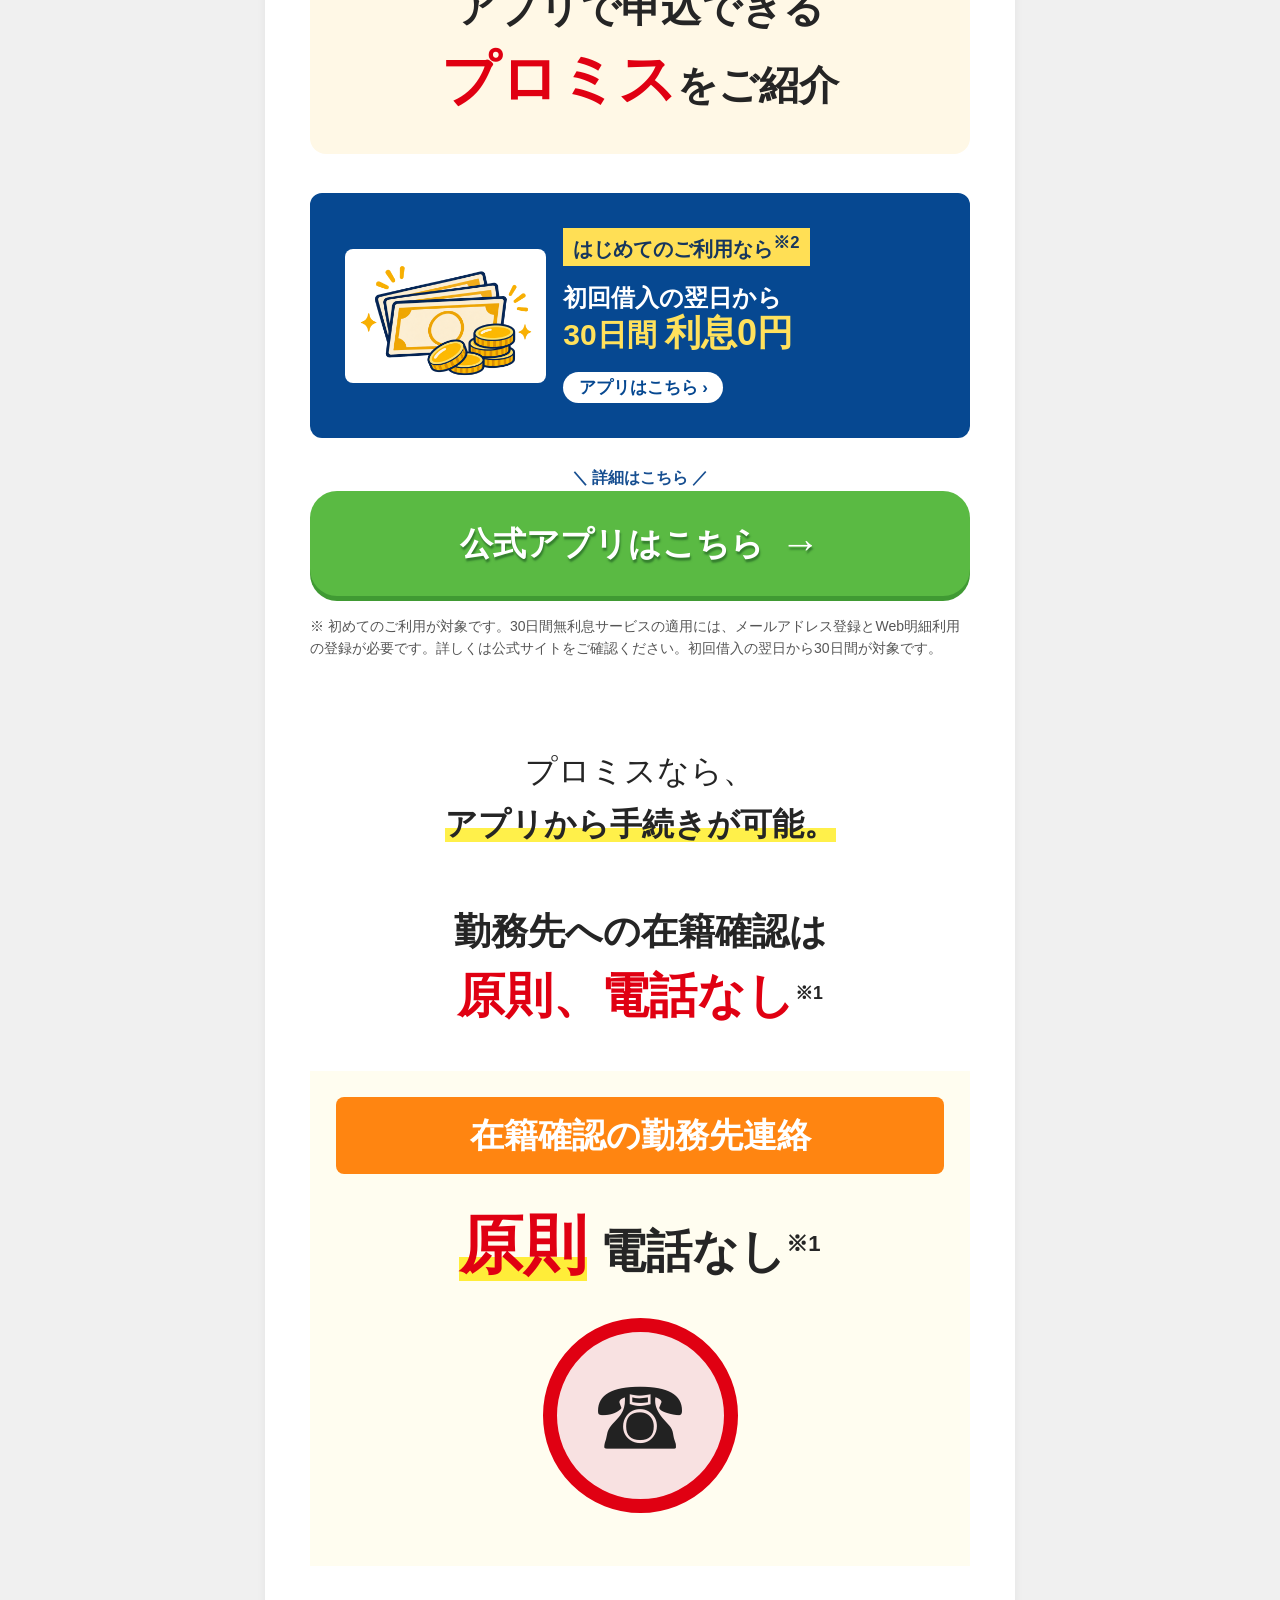
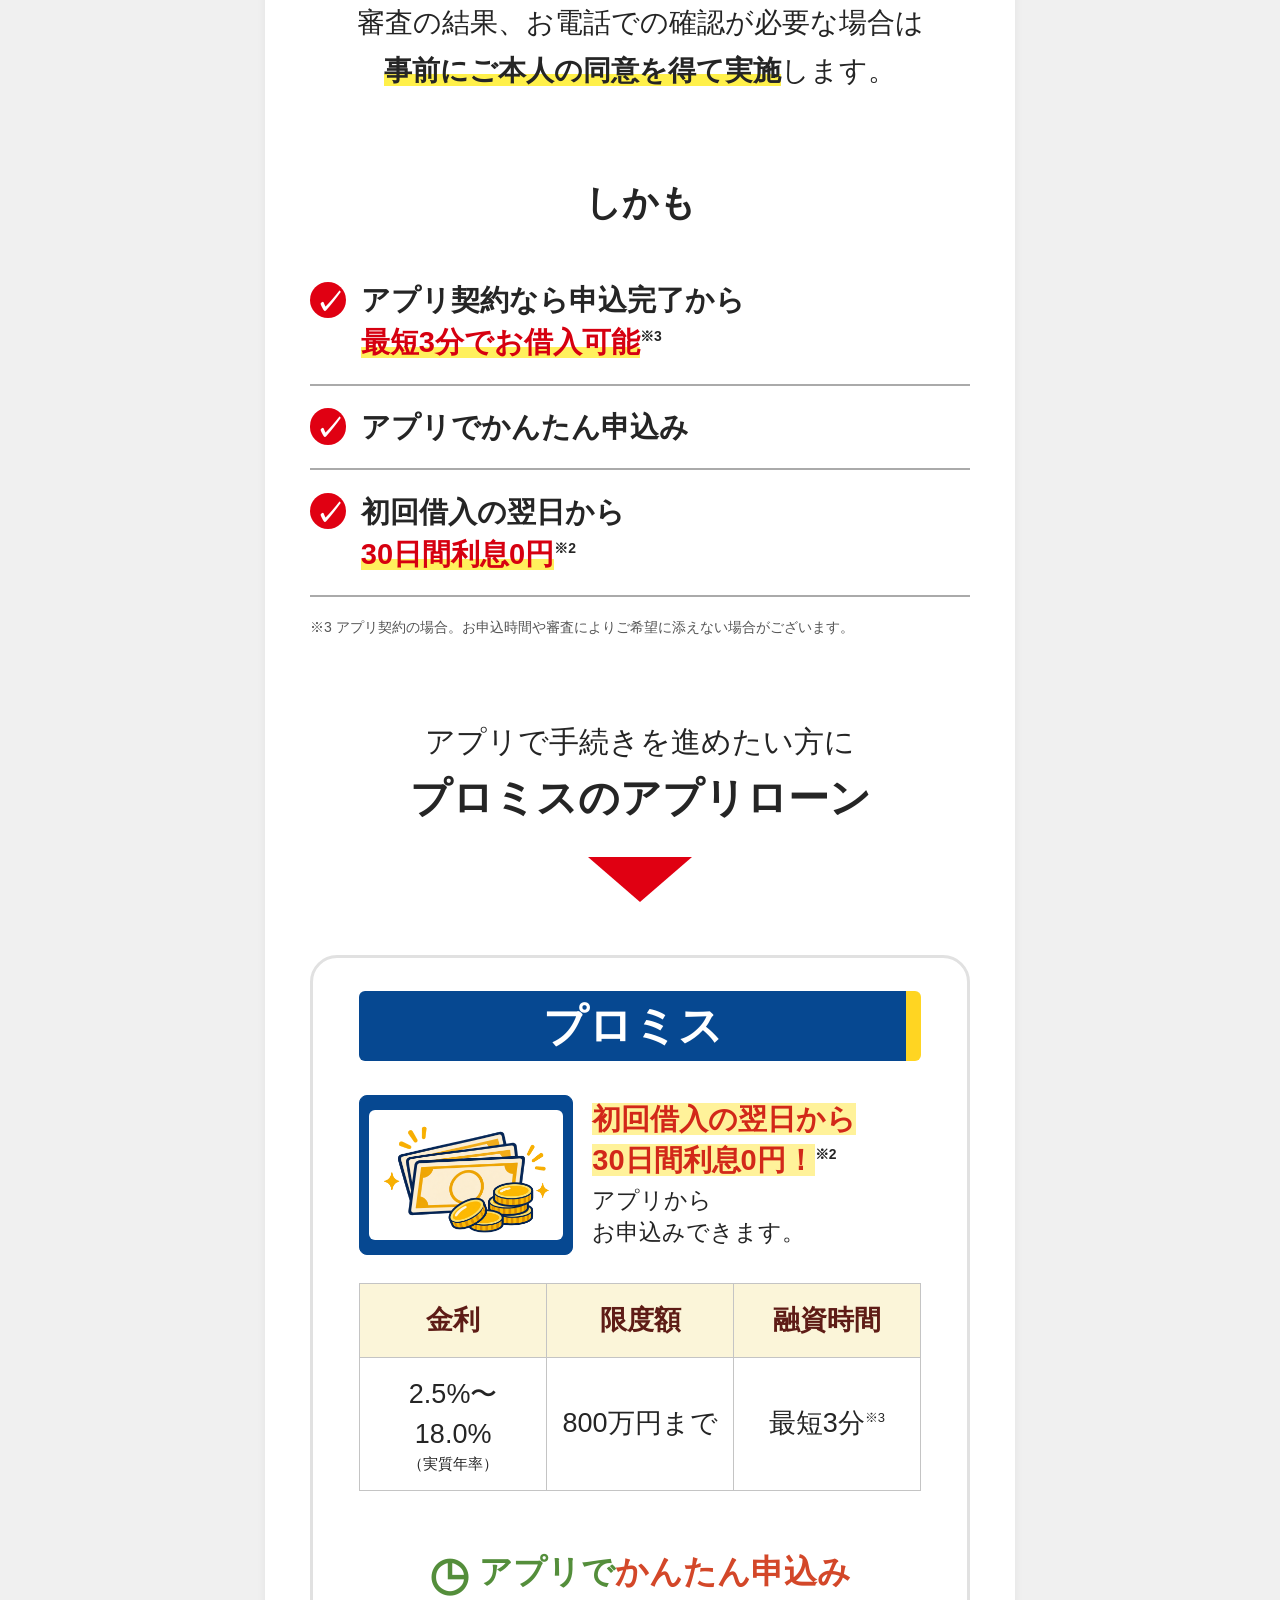
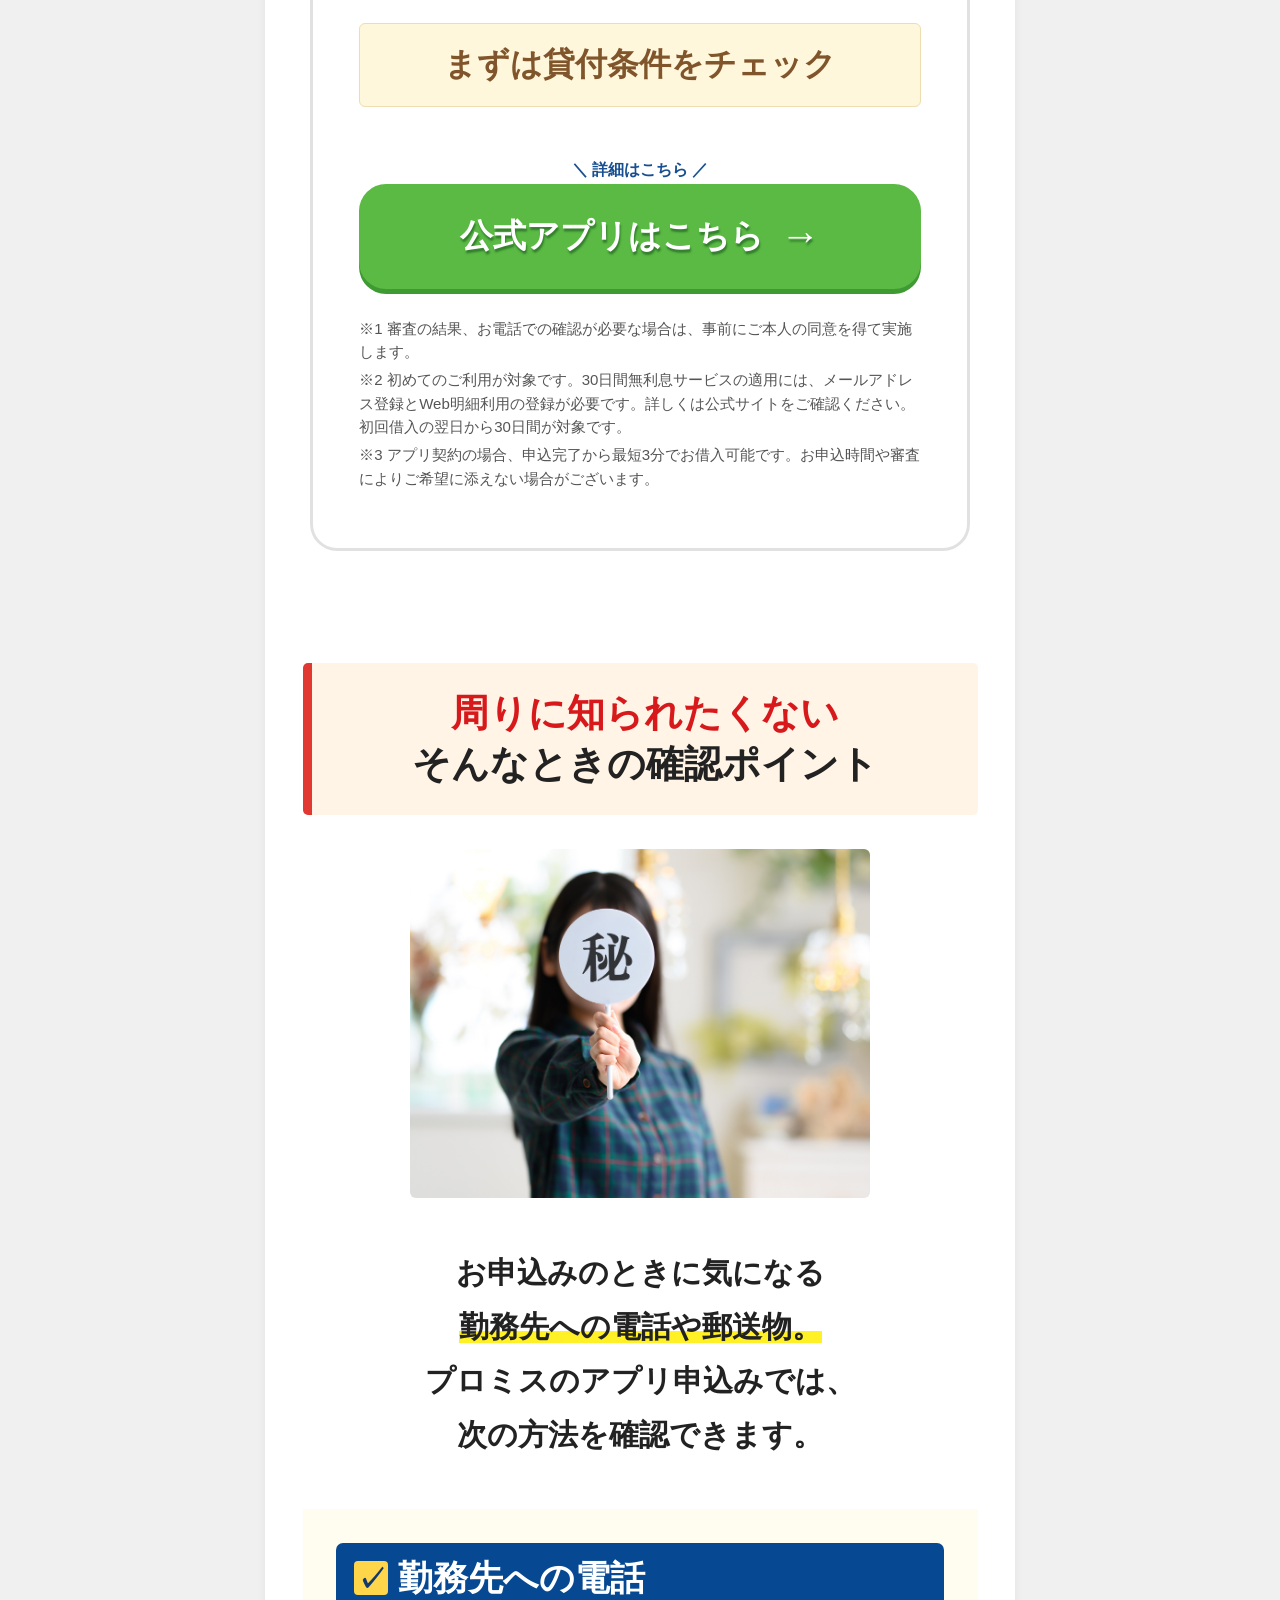
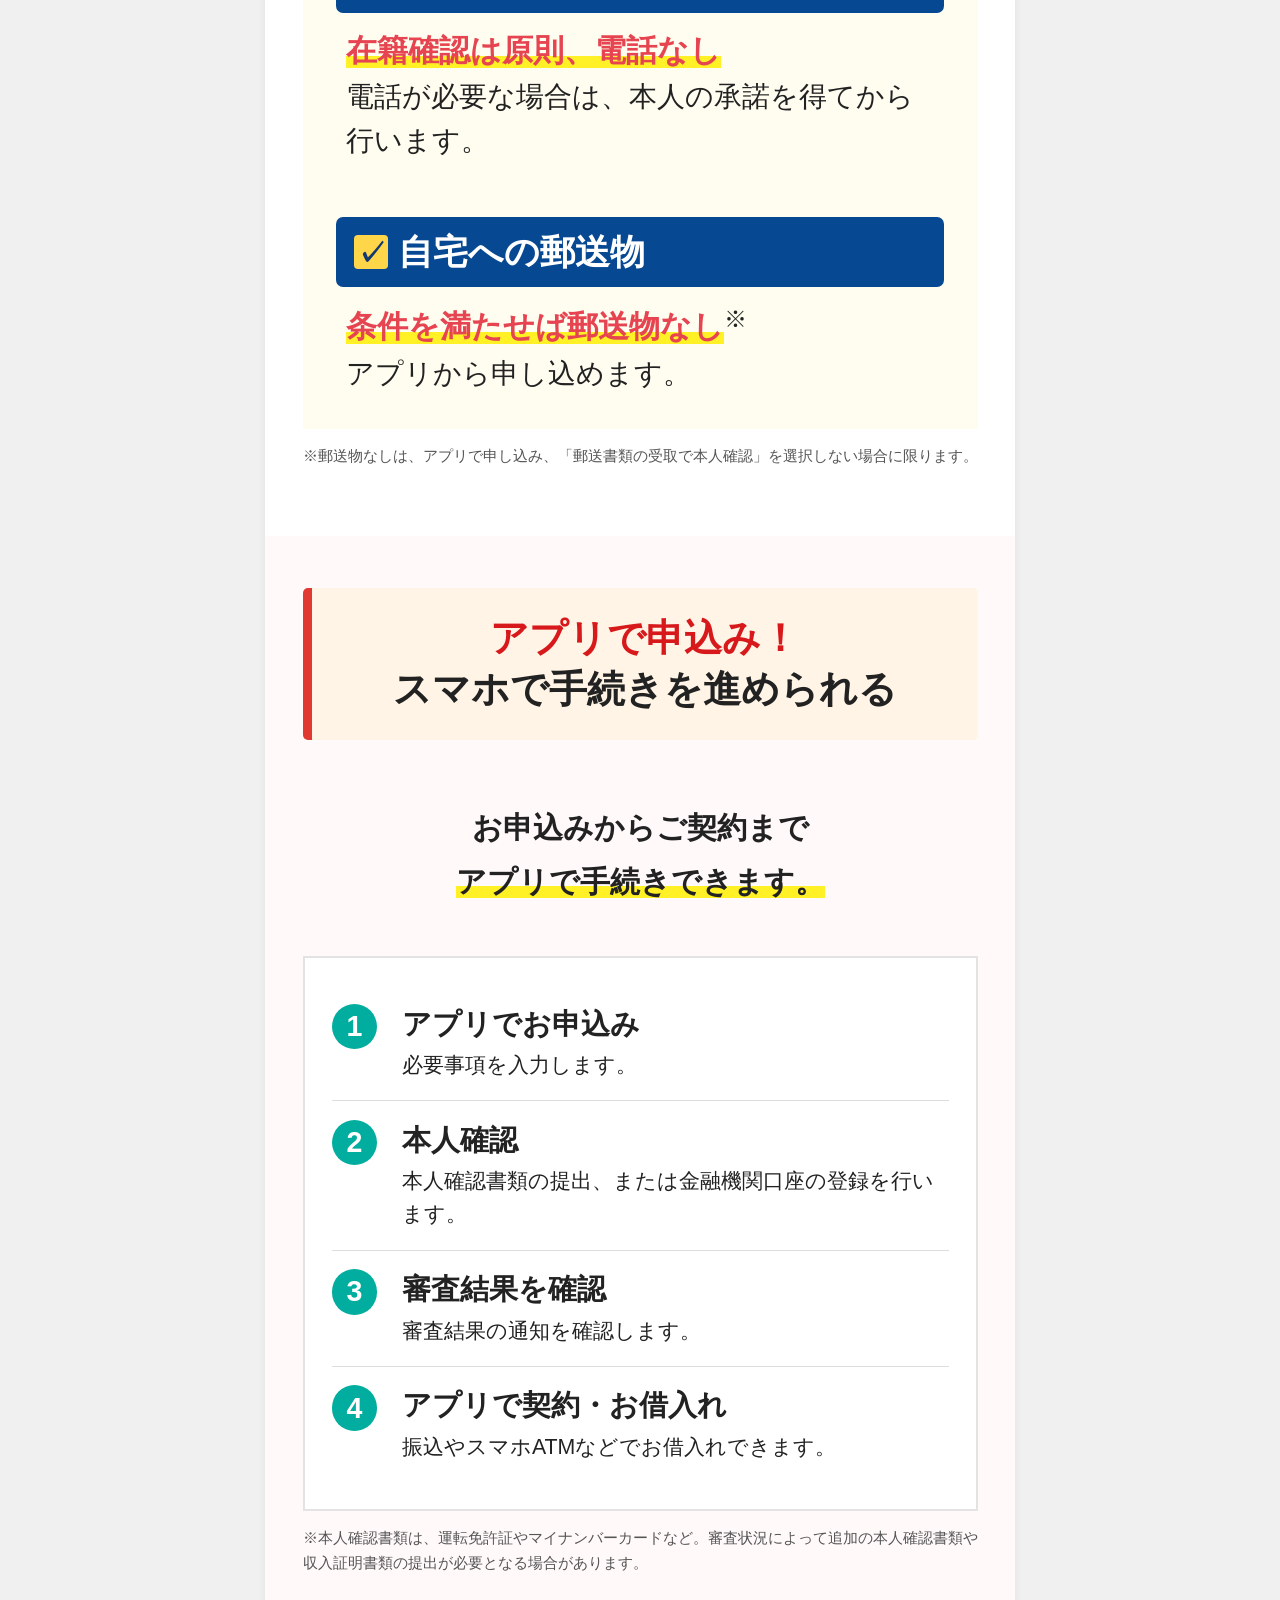
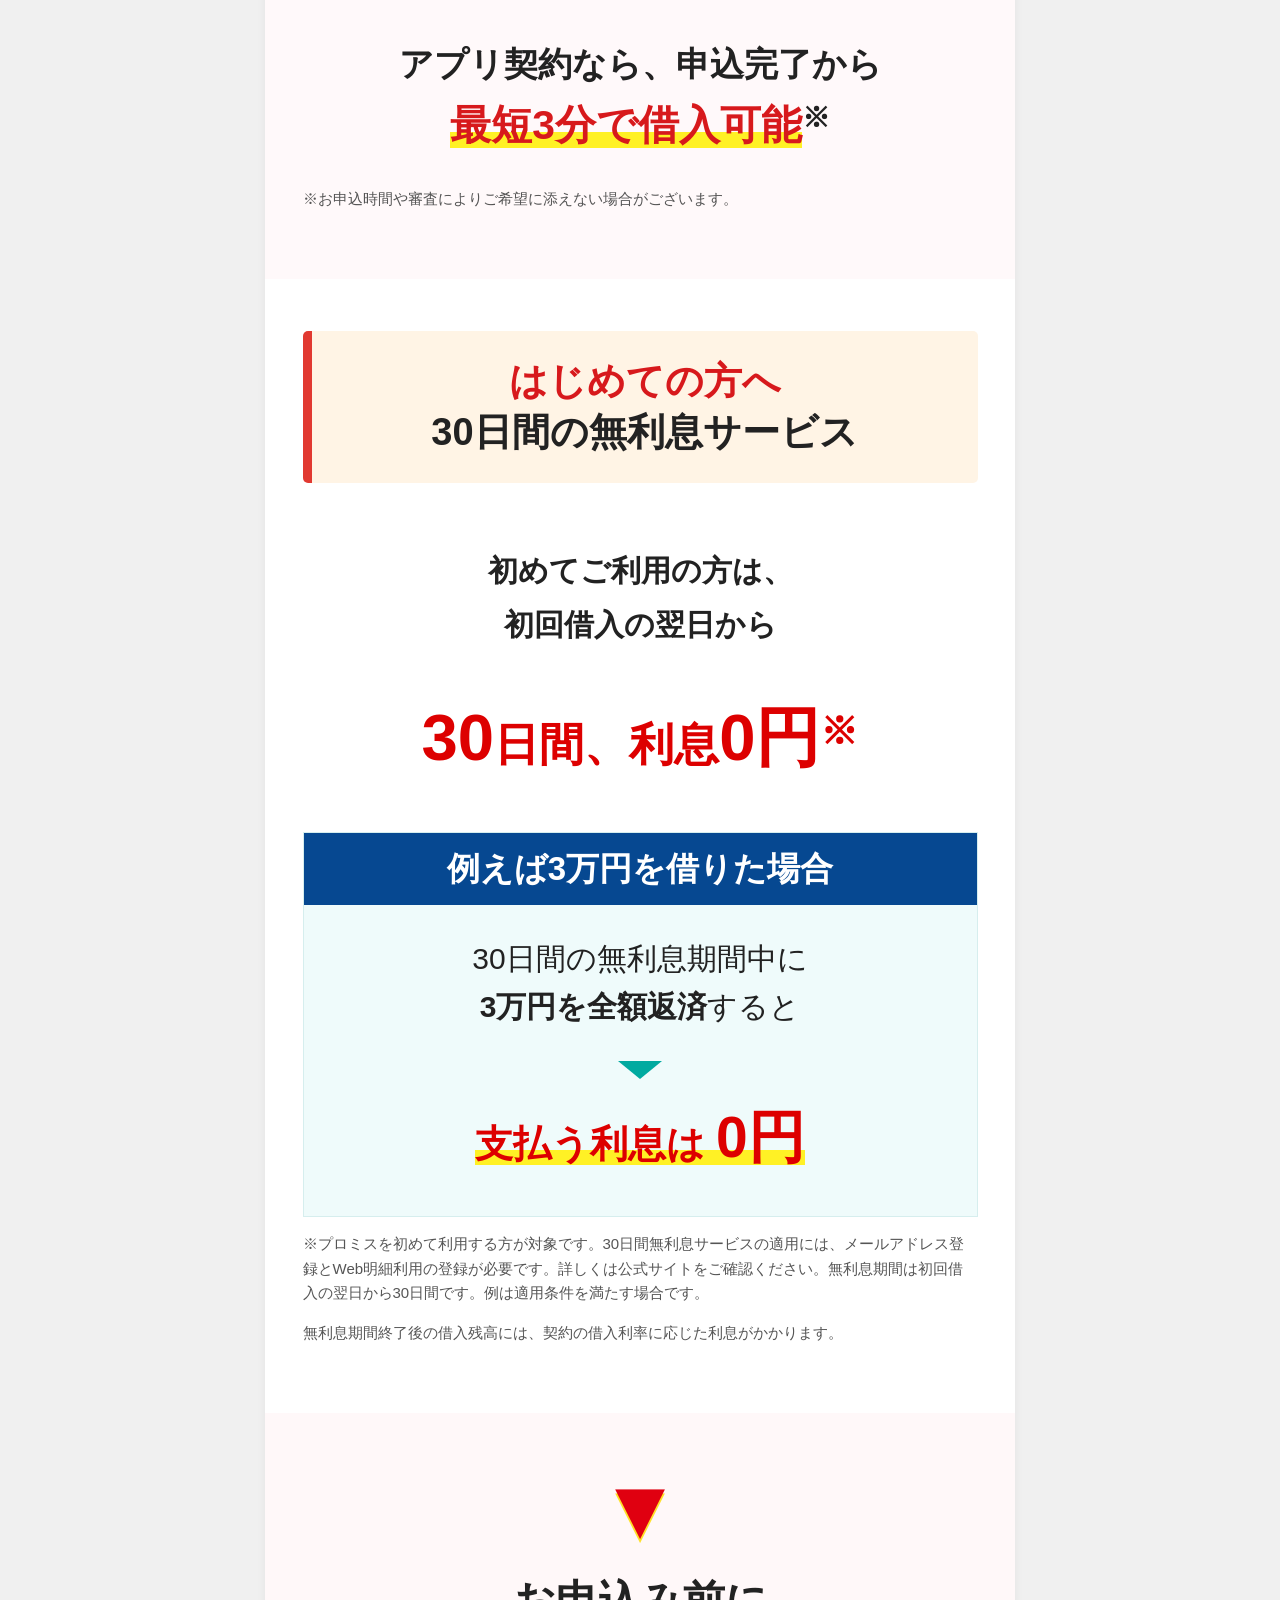
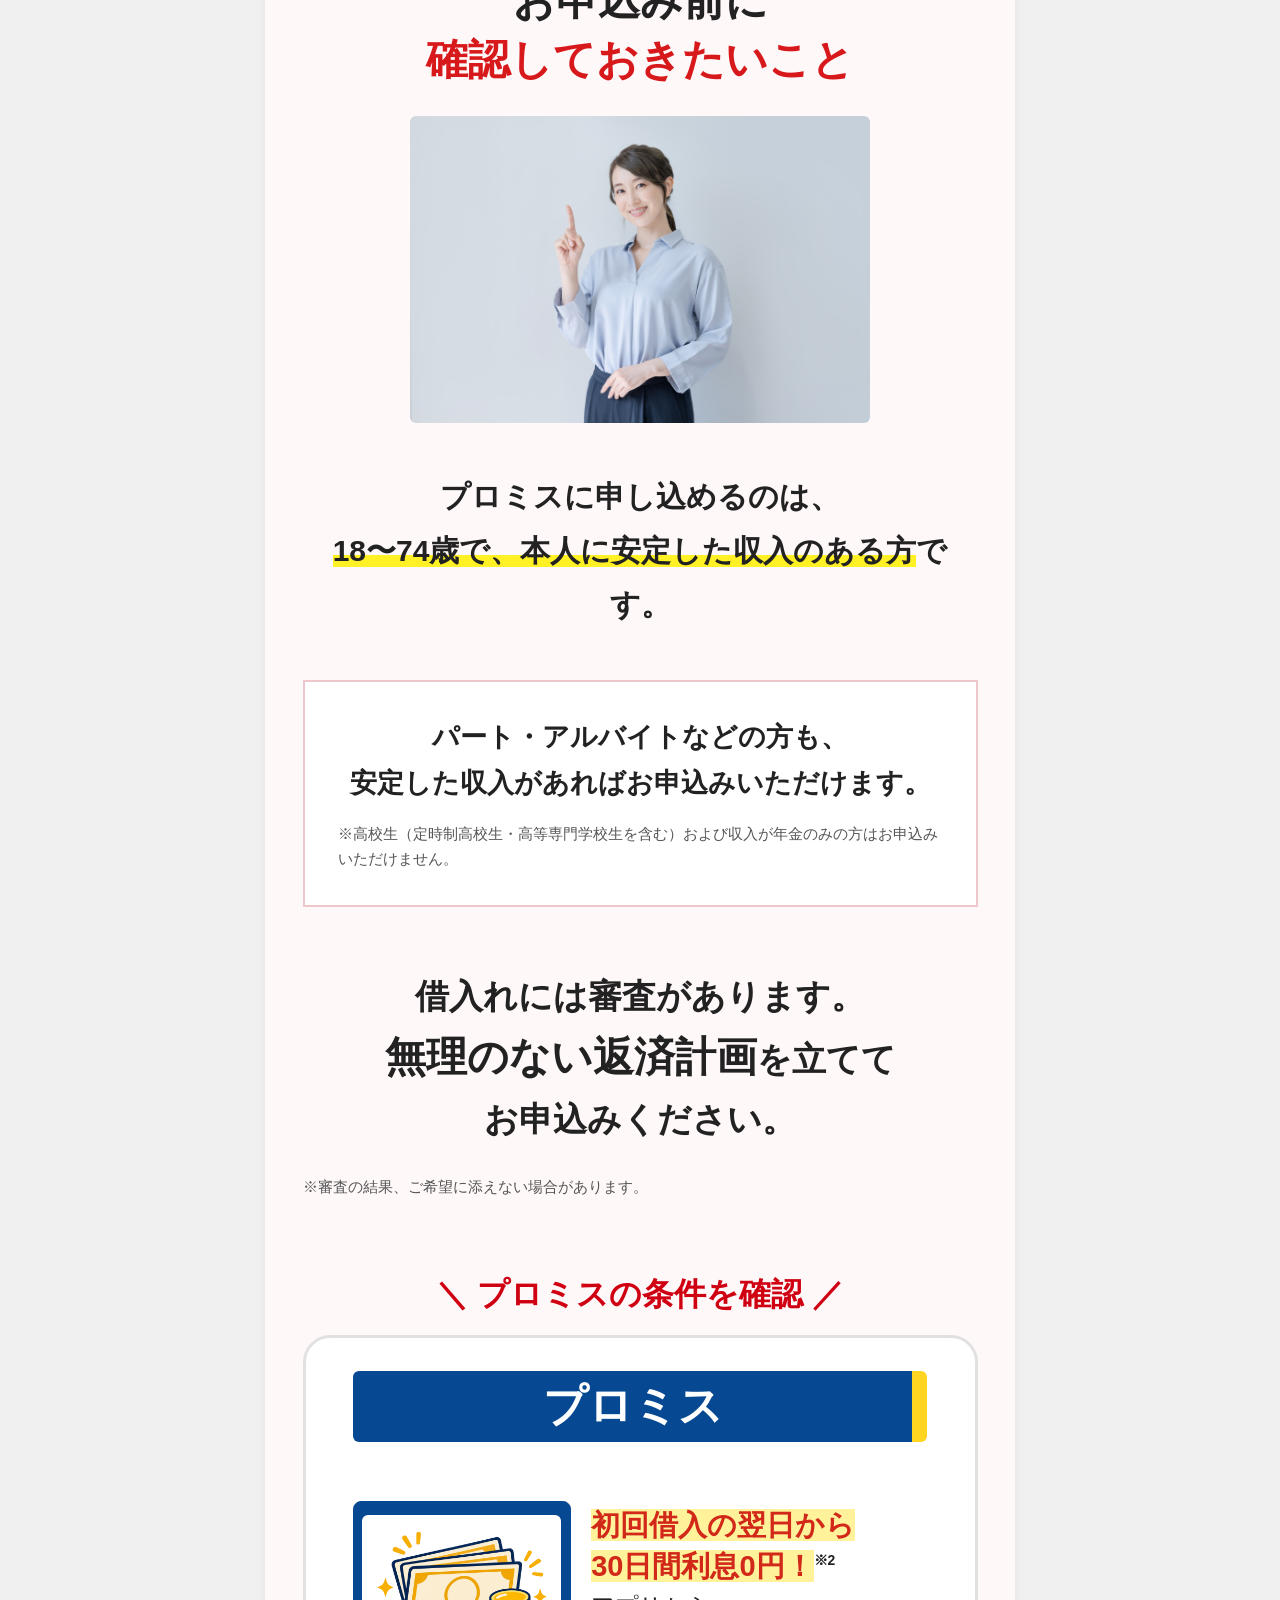
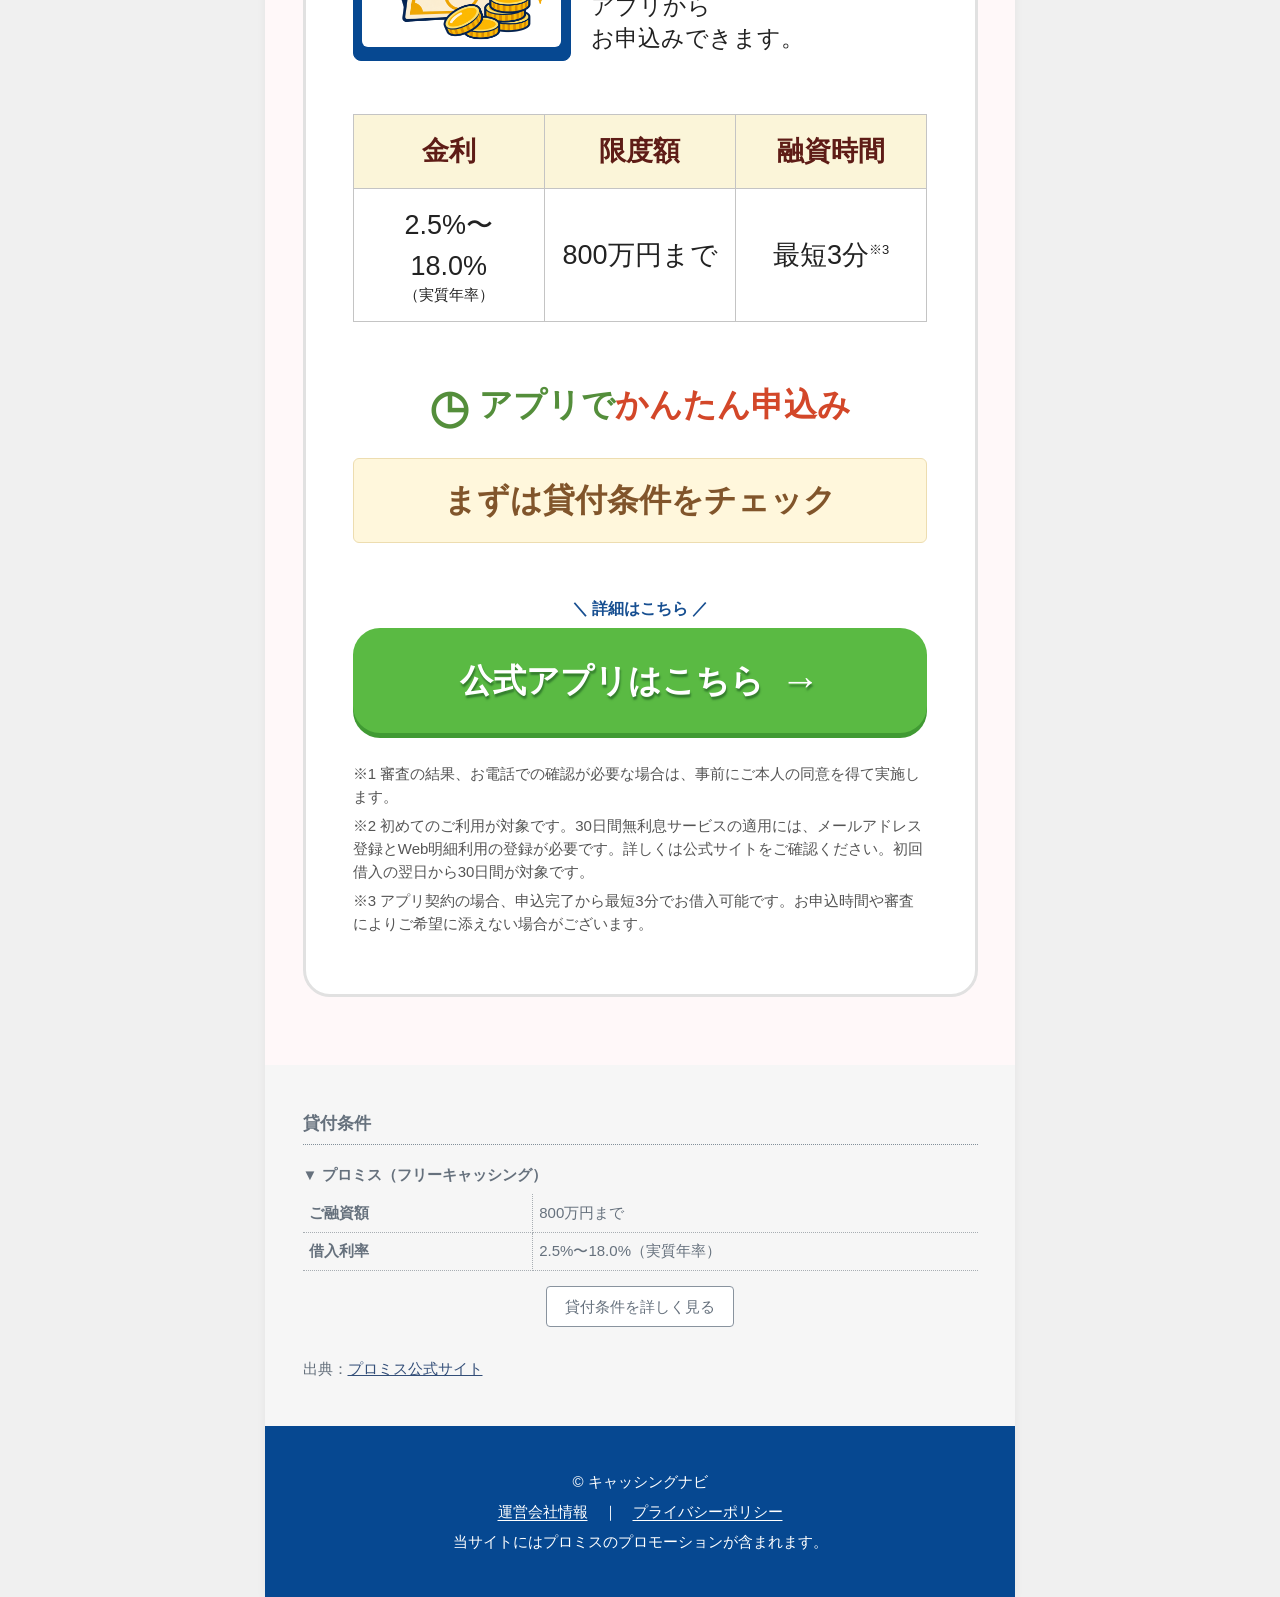
==== commit 6648e4ad: "Replace Promise LP hero image" ====
--- a/variation.html
+++ b/variation.html
@@ -31,7 +31,7 @@
         </div>
       </div>
     </section>
-    <figure class="fv-photo"><img src="variation-cash-photo.png" width="1672" height="941" alt="手に持った紙幣のイメージ"></figure>
+    <figure class="fv-photo"><img src="variation-cw-atm.jpg" width="2000" height="1333" alt="ATMでカードを操作する手"></figure>
     <div class="top-notes">
       <p>※ アプリ契約の場合、申込完了から最短3分でお借入可能です。お申込時間や審査によりご希望に添えない場合がございます。</p>
       <p>※1 審査の結果、電話による確認が必要な場合は、事前にご本人の同意を得て実施します。</p>
@@ -206,5 +206,5 @@
 
   </main>
 </body>
-</html>
-
+</html>
+
